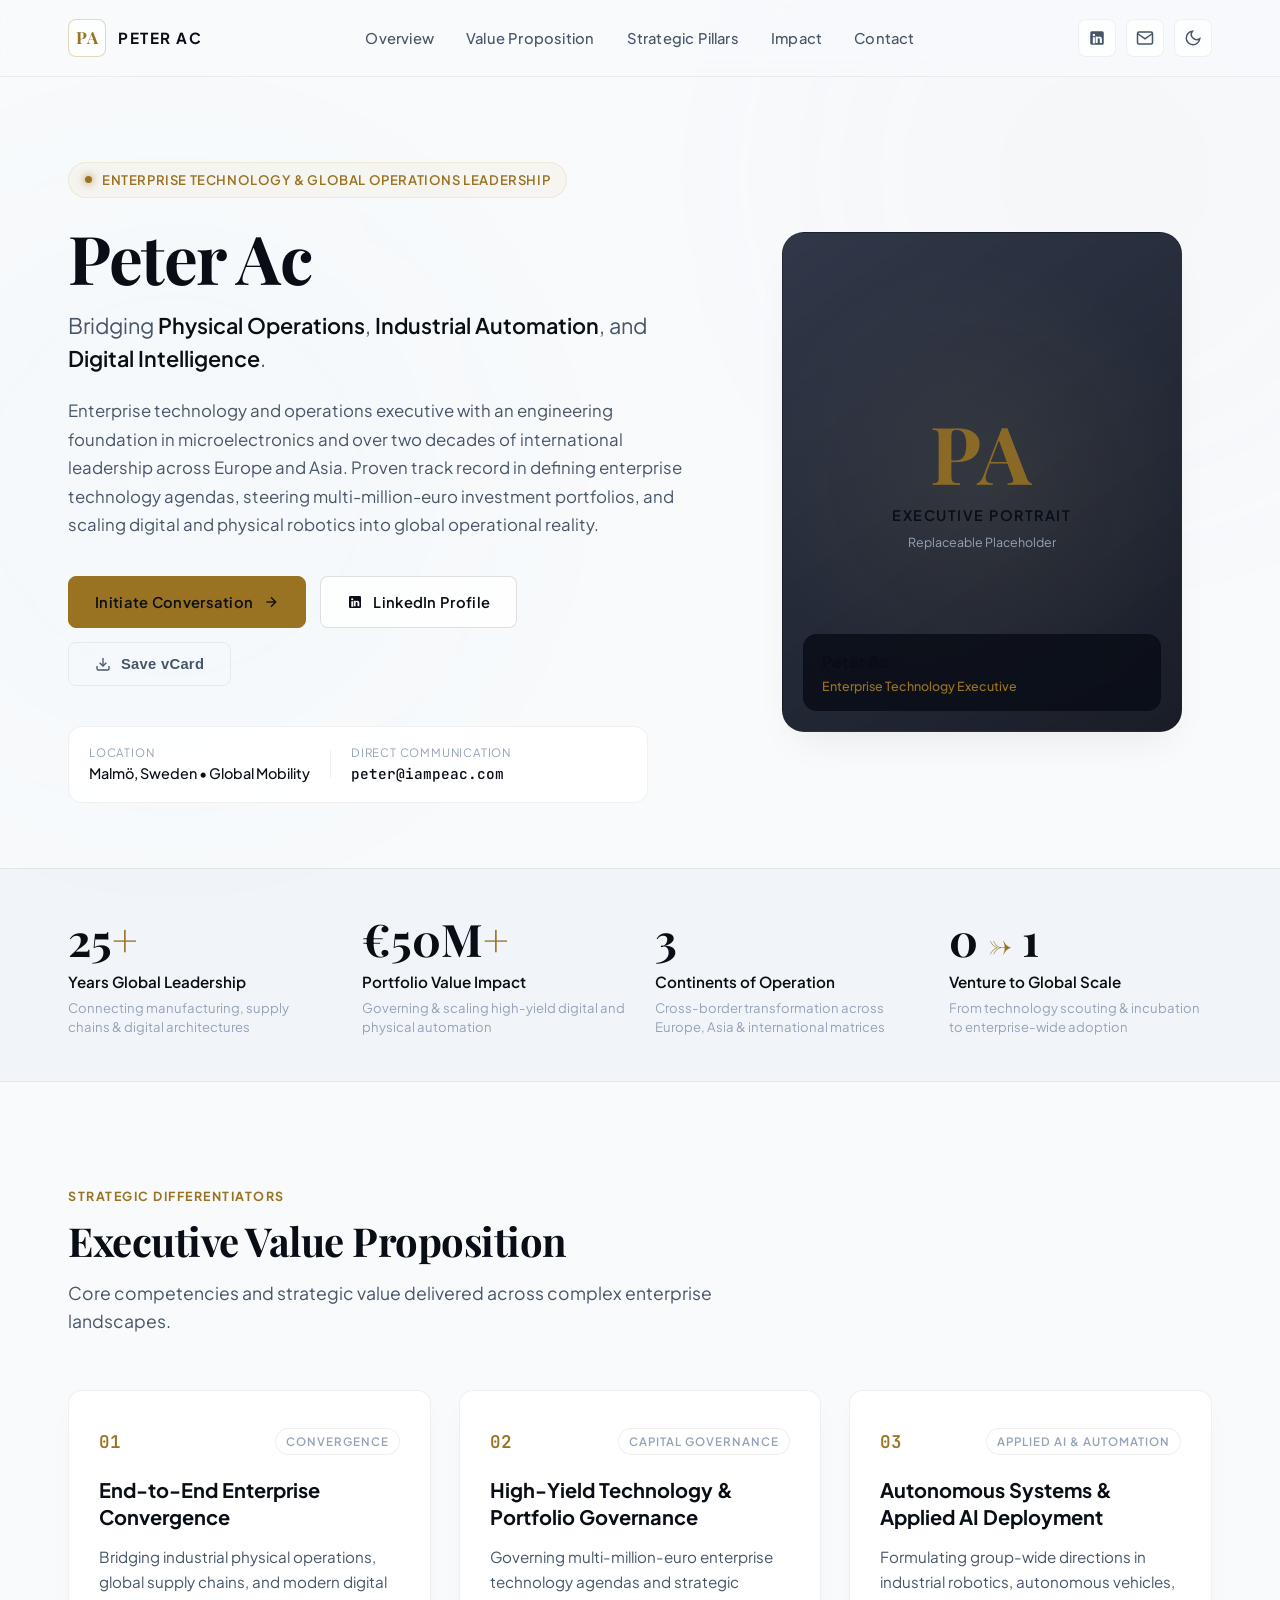
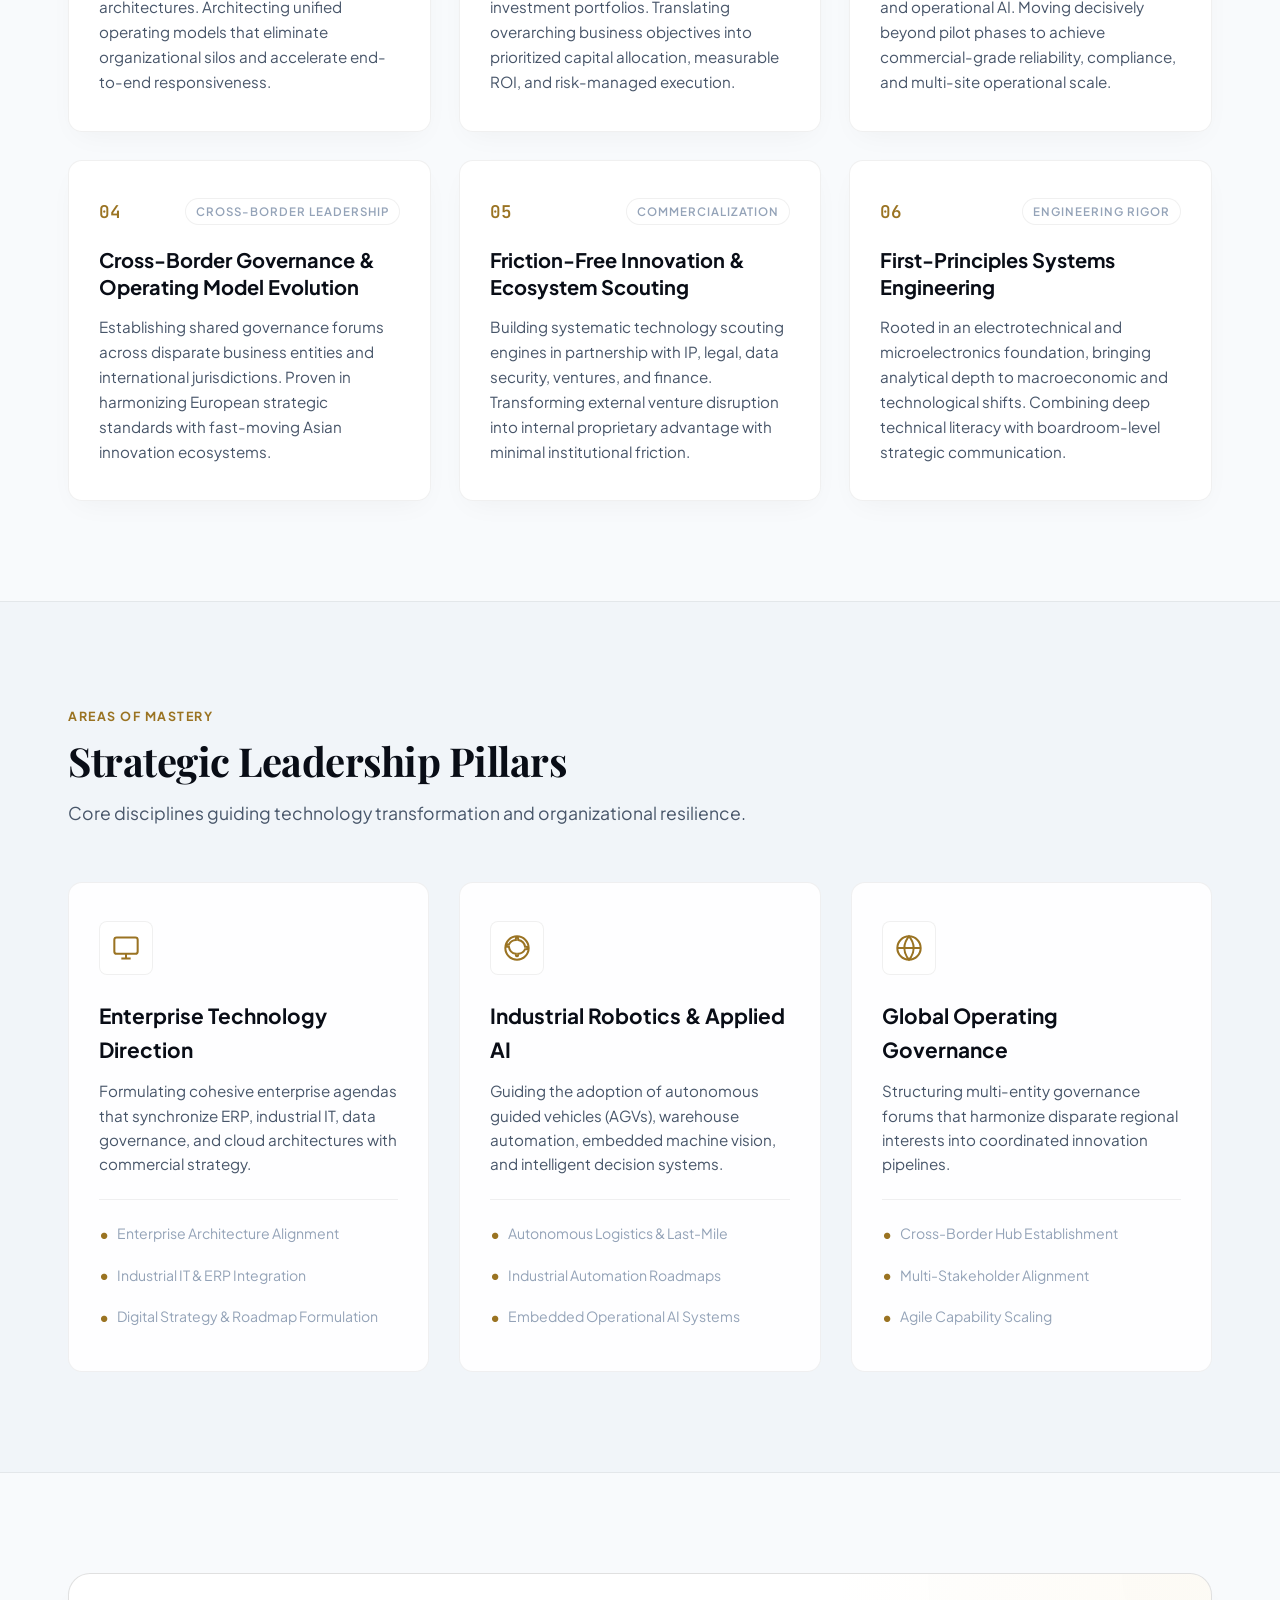
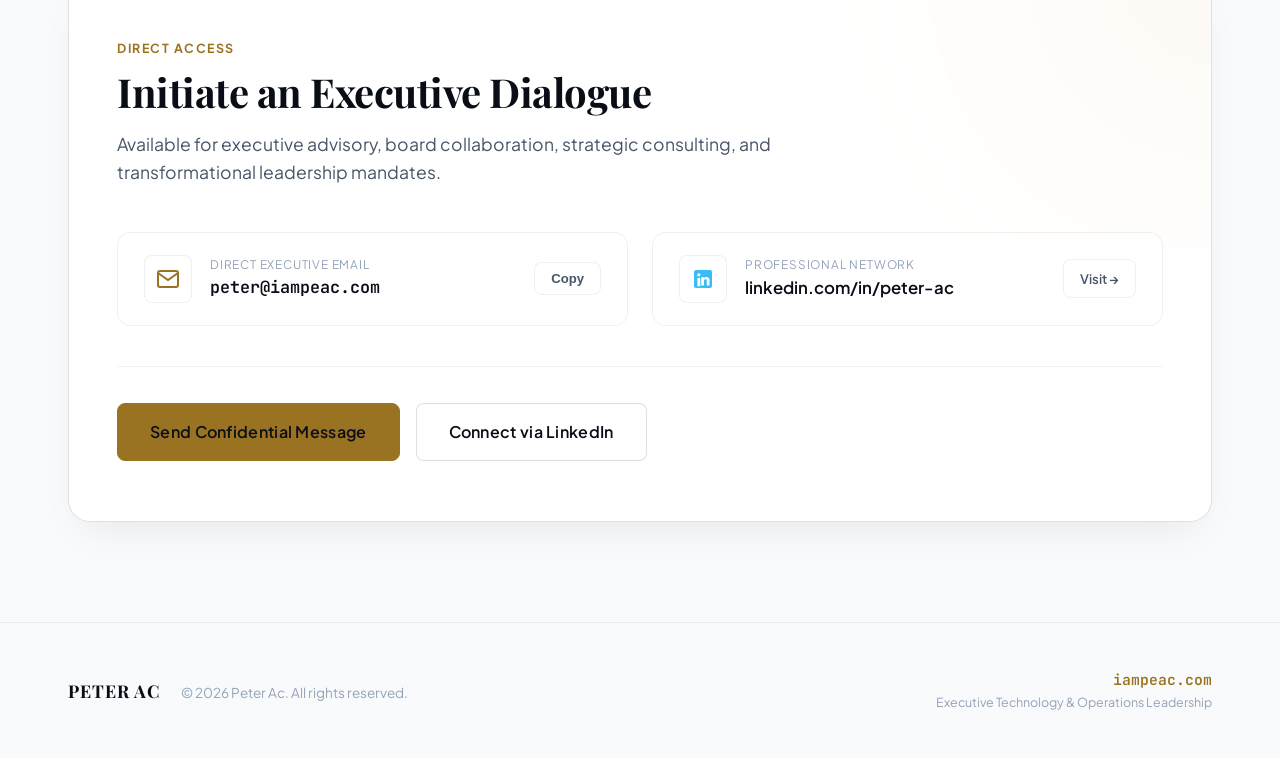
==== index.html @ f504a074 "Redesign landing page to professional executive style with 6-point value proposition, photo placehol" ====
<!DOCTYPE html>
<html lang="en" data-theme="dark">
<head>
  <meta charset="UTF-8" />
  <meta name="viewport" content="width=device-width, initial-scale=1.0" />
  <title>Peter Ac | Executive Technology & Operations Leader</title>
  <meta name="description" content="Executive web hub and leadership profile of Peter Ac. Pioneering the convergence of physical operations, industrial automation, and enterprise digital intelligence." />
  <meta name="author" content="Peter Ac" />

  <!-- Open Graph / LinkedIn Sharing -->
  <meta property="og:type" content="profile" />
  <meta property="og:url" content="https://iampeac.com/" />
  <meta property="og:title" content="Peter Ac | Executive Technology & Operations Leader" />
  <meta property="og:description" content="Pioneering the convergence of physical operations, industrial automation, and enterprise digital intelligence." />
  <meta property="og:site_name" content="Peter Ac - iampeac.com" />
  <meta property="twitter:card" content="summary_large_image" />

  <!-- Google Fonts: Playfair Display / Plus Jakarta Sans / JetBrains Mono -->
  <link rel="preconnect" href="https://fonts.googleapis.com" />
  <link rel="preconnect" href="https://fonts.gstatic.com" crossorigin />
  <link href="https://fonts.googleapis.com/css2?family=Plus+Jakarta+Sans:wght@300;400;500;600;700;800&family=Playfair+Display:ital,wght@0,600;0,700;1,400&family=JetBrains+Mono:wght@400;500&display=swap" rel="stylesheet" />
  
  <link rel="stylesheet" href="style.css" />
</head>
<body>

  <!-- Background Ambient Glows -->
  <div class="bg-glow bg-glow-1"></div>
  <div class="bg-glow bg-glow-2"></div>

  <!-- Navigation -->
  <header class="navbar">
    <div class="container nav-container">
      <a href="#" class="nav-brand">
        <span class="brand-monogram">PA</span>
        <span class="brand-name">PETER AC</span>
      </a>

      <nav class="nav-menu" id="navMenu">
        <a href="#overview" class="nav-link">Overview</a>
        <a href="#value-proposition" class="nav-link">Value Proposition</a>
        <a href="#pillars" class="nav-link">Strategic Pillars</a>
        <a href="#metrics" class="nav-link">Impact</a>
        <a href="#contact" class="nav-link">Contact</a>
      </nav>

      <div class="nav-actions">
        <!-- LinkedIn Link -->
        <a href="https://www.linkedin.com/in/peter-ac/" target="_blank" rel="noopener noreferrer" class="btn-icon" title="LinkedIn Profile" aria-label="LinkedIn Profile">
          <svg viewBox="0 0 24 24" width="18" height="18" fill="currentColor">
            <path d="M19 3a2 2 0 0 1 2 2v14a2 2 0 0 1-2 2H5a2 2 0 0 1-2-2V5a2 2 0 0 1 2-2h14m-.5 15.5v-5.3a3.26 3.26 0 0 0-3.26-3.26c-.85 0-1.84.52-2.28 1.3v-1.11h-2.79v8.37h2.79v-4.93c0-.77.62-1.4 1.39-1.4a1.4 1.4 0 0 1 1.4 1.4v4.93h2.75M6.46 10.9v8.37H9.2V10.9H6.46M7.83 6.2a1.65 1.65 0 1 0 0 3.3 1.65 1.65 0 0 0 0-3.3Z"/>
          </svg>
        </a>

        <!-- Direct Email Link -->
        <a href="mailto:peter@iampeac.com" class="btn-icon" title="Send Email" aria-label="Send Email">
          <svg viewBox="0 0 24 24" width="18" height="18" fill="none" stroke="currentColor" stroke-width="2">
            <path d="M4 4h16c1.1 0 2 .9 2 2v12c0 1.1-.9 2-2 2H4c-1.1 0-2-.9-2-2V6c0-1.1.9-2 2-2z"/>
            <polyline points="22,6 12,13 2,6"/>
          </svg>
        </a>

        <!-- Theme Toggle -->
        <button id="themeToggle" class="btn-icon" aria-label="Toggle theme" title="Toggle Theme">
          <svg class="icon-sun" viewBox="0 0 24 24" width="18" height="18" fill="none" stroke="currentColor" stroke-width="2">
            <circle cx="12" cy="12" r="5"></circle>
            <line x1="12" y1="1" x2="12" y2="3"></line>
            <line x1="12" y1="21" x2="12" y2="23"></line>
            <line x1="4.22" y1="4.22" x2="5.64" y2="5.64"></line>
            <line x1="18.36" y1="18.36" x2="19.78" y2="19.78"></line>
            <line x1="1" y1="12" x2="3" y2="12"></line>
            <line x1="21" y1="12" x2="23" y2="12"></line>
            <line x1="4.22" y1="19.78" x2="5.64" y2="18.36"></line>
            <line x1="18.36" y1="5.64" x2="19.78" y2="4.22"></line>
          </svg>
          <svg class="icon-moon" viewBox="0 0 24 24" width="18" height="18" fill="none" stroke="currentColor" stroke-width="2">
            <path d="M21 12.79A9 9 0 1 1 11.21 3 7 7 0 0 0 21 12.79z"></path>
          </svg>
        </button>

        <button class="menu-toggle" id="menuToggle" aria-label="Open navigation menu">
          <span></span><span></span><span></span>
        </button>
      </div>
    </div>
  </header>

  <!-- Hero / Executive Overview Section -->
  <section id="overview" class="hero-section">
    <div class="container hero-layout">
      
      <!-- Left: Executive Brief & Headlines -->
      <div class="hero-content">
        <div class="executive-badge">
          <span class="badge-dot"></span>
          <span>Enterprise Technology & Global Operations Leadership</span>
        </div>

        <h1 class="hero-name">Peter Ac</h1>
        <p class="hero-tagline">
          Bridging <span class="highlight-text">Physical Operations</span>, 
          <span class="highlight-text">Industrial Automation</span>, and 
          <span class="highlight-text">Digital Intelligence</span>.
        </p>

        <p class="hero-bio">
          Enterprise technology and operations executive with an engineering foundation in microelectronics and over two decades of international leadership across Europe and Asia. Proven track record in defining enterprise technology agendas, steering multi-million-euro investment portfolios, and scaling digital and physical robotics into global operational reality.
        </p>

        <div class="hero-actions">
          <a href="#contact" class="btn btn-primary">
            Initiate Conversation
            <svg viewBox="0 0 24 24" width="16" height="16" fill="none" stroke="currentColor" stroke-width="2">
              <line x1="5" y1="12" x2="19" y2="12"></line>
              <polyline points="12 5 19 12 12 19"></polyline>
            </svg>
          </a>
          <a href="https://www.linkedin.com/in/peter-ac/" target="_blank" rel="noopener noreferrer" class="btn btn-outline">
            <svg viewBox="0 0 24 24" width="16" height="16" fill="currentColor">
              <path d="M19 3a2 2 0 0 1 2 2v14a2 2 0 0 1-2 2H5a2 2 0 0 1-2-2V5a2 2 0 0 1 2-2h14m-.5 15.5v-5.3a3.26 3.26 0 0 0-3.26-3.26c-.85 0-1.84.52-2.28 1.3v-1.11h-2.79v8.37h2.79v-4.93c0-.77.62-1.4 1.39-1.4a1.4 1.4 0 0 1 1.4 1.4v4.93h2.75M6.46 10.9v8.37H9.2V10.9H6.46M7.83 6.2a1.65 1.65 0 1 0 0 3.3 1.65 1.65 0 0 0 0-3.3Z"/>
            </svg>
            LinkedIn Profile
          </a>
          <button id="saveVCardBtn" class="btn btn-ghost" title="Save Contact Card">
            <svg viewBox="0 0 24 24" width="16" height="16" fill="none" stroke="currentColor" stroke-width="2">
              <path d="M21 15v4a2 2 0 0 1-2 2H5a2 2 0 0 1-2-2v-4"></path>
              <polyline points="7 10 12 15 17 10"></polyline>
              <line x1="12" y1="15" x2="12" y2="3"></line>
            </svg>
            Save vCard
          </button>
        </div>

        <div class="hero-meta-bar">
          <div class="meta-item">
            <span class="meta-label">Location</span>
            <span class="meta-value">Malmö, Sweden • Global Mobility</span>
          </div>
          <div class="meta-separator"></div>
          <div class="meta-item">
            <span class="meta-label">Direct Communication</span>
            <span class="meta-value font-mono">peter@iampeac.com</span>
          </div>
        </div>
      </div>

      <!-- Right: Professional Executive Portrait Placeholder -->
      <div class="hero-visual">
        <div class="portrait-card">
          <div class="portrait-frame">
            <!-- 
              PHOTO PLACEHOLDER:
              When you have your portrait photo ready, simply save it in this folder
              (e.g., photo.jpg) and uncomment the <img> tag below, replacing the placeholder.
            -->
            <!-- <img src="photo.jpg" alt="Peter Ac" class="portrait-img" /> -->
            
            <div class="portrait-placeholder" id="portraitPlaceholder">
              <div class="placeholder-graphic">
                <span class="monogram-large">PA</span>
                <span class="placeholder-title">Executive Portrait</span>
                <span class="placeholder-hint">Replaceable Placeholder</span>
              </div>
            </div>

            <div class="portrait-badge">
              <span class="portrait-badge-title">Peter Ac</span>
              <span class="portrait-badge-sub">Enterprise Technology Executive</span>
            </div>
          </div>
          <div class="card-glass-glow"></div>
        </div>
      </div>

    </div>
  </section>

  <!-- Executive Impact Metrics -->
  <section id="metrics" class="metrics-section">
    <div class="container">
      <div class="metrics-grid">
        <div class="metric-item">
          <div class="metric-number">25<span class="metric-accent">+</span></div>
          <div class="metric-label">Years Global Leadership</div>
          <div class="metric-desc">Connecting manufacturing, supply chains & digital architectures</div>
        </div>
        <div class="metric-item">
          <div class="metric-number">€50M<span class="metric-accent">+</span></div>
          <div class="metric-label">Portfolio Value Impact</div>
          <div class="metric-desc">Governing & scaling high-yield digital and physical automation</div>
        </div>
        <div class="metric-item">
          <div class="metric-number">3</div>
          <div class="metric-label">Continents of Operation</div>
          <div class="metric-desc">Cross-border transformation across Europe, Asia & international matrices</div>
        </div>
        <div class="metric-item">
          <div class="metric-number">0 <span class="metric-arrow">&rarr;</span> 1</div>
          <div class="metric-label">Venture to Global Scale</div>
          <div class="metric-desc">From technology scouting & incubation to enterprise-wide adoption</div>
        </div>
      </div>
    </div>
  </section>

  <!-- 
    ===================================================================
    EXECUTIVE VALUE PROPOSITION SECTION
    Easily customizable: Each value point is contained in an individual 
    card below. To update later, simply edit the Title or Description text.
    ===================================================================
  -->
  <section id="value-proposition" class="section">
    <div class="container">
      <div class="section-header">
        <span class="section-pretitle">Strategic Differentiators</span>
        <h2 class="section-title">Executive Value Proposition</h2>
        <p class="section-subtitle">
          Core competencies and strategic value delivered across complex enterprise landscapes.
        </p>
      </div>

      <div class="value-grid">

        <!-- VALUE POINT 1 -->
        <div class="value-card">
          <div class="value-card-header">
            <span class="value-index">01</span>
            <span class="value-category">Convergence</span>
          </div>
          <h3 class="value-title">End-to-End Enterprise Convergence</h3>
          <p class="value-desc">
            Bridging industrial physical operations, global supply chains, and modern digital architectures. Architecting unified operating models that eliminate organizational silos and accelerate end-to-end responsiveness.
          </p>
        </div>

        <!-- VALUE POINT 2 -->
        <div class="value-card">
          <div class="value-card-header">
            <span class="value-index">02</span>
            <span class="value-category">Capital Governance</span>
          </div>
          <h3 class="value-title">High-Yield Technology & Portfolio Governance</h3>
          <p class="value-desc">
            Governing multi-million-euro enterprise technology agendas and strategic investment portfolios. Translating overarching business objectives into prioritized capital allocation, measurable ROI, and risk-managed execution.
          </p>
        </div>

        <!-- VALUE POINT 3 -->
        <div class="value-card">
          <div class="value-card-header">
            <span class="value-index">03</span>
            <span class="value-category">Applied AI & Automation</span>
          </div>
          <h3 class="value-title">Autonomous Systems & Applied AI Deployment</h3>
          <p class="value-desc">
            Formulating group-wide directions in industrial robotics, autonomous vehicles, and operational AI. Moving decisively beyond pilot phases to achieve commercial-grade reliability, compliance, and multi-site operational scale.
          </p>
        </div>

        <!-- VALUE POINT 4 -->
        <div class="value-card">
          <div class="value-card-header">
            <span class="value-index">04</span>
            <span class="value-category">Cross-Border Leadership</span>
          </div>
          <h3 class="value-title">Cross-Border Governance & Operating Model Evolution</h3>
          <p class="value-desc">
            Establishing shared governance forums across disparate business entities and international jurisdictions. Proven in harmonizing European strategic standards with fast-moving Asian innovation ecosystems.
          </p>
        </div>

        <!-- VALUE POINT 5 -->
        <div class="value-card">
          <div class="value-card-header">
            <span class="value-index">05</span>
            <span class="value-category">Commercialization</span>
          </div>
          <h3 class="value-title">Friction-Free Innovation & Ecosystem Scouting</h3>
          <p class="value-desc">
            Building systematic technology scouting engines in partnership with IP, legal, data security, ventures, and finance. Transforming external venture disruption into internal proprietary advantage with minimal institutional friction.
          </p>
        </div>

        <!-- VALUE POINT 6 -->
        <div class="value-card">
          <div class="value-card-header">
            <span class="value-index">06</span>
            <span class="value-category">Engineering Rigor</span>
          </div>
          <h3 class="value-title">First-Principles Systems Engineering</h3>
          <p class="value-desc">
            Rooted in an electrotechnical and microelectronics foundation, bringing analytical depth to macroeconomic and technological shifts. Combining deep technical literacy with boardroom-level strategic communication.
          </p>
        </div>

      </div>
    </div>
  </section>

  <!-- Strategic Pillars Section -->
  <section id="pillars" class="section section-darker">
    <div class="container">
      <div class="section-header">
        <span class="section-pretitle">Areas of Mastery</span>
        <h2 class="section-title">Strategic Leadership Pillars</h2>
        <p class="section-subtitle">
          Core disciplines guiding technology transformation and organizational resilience.
        </p>
      </div>

      <div class="pillars-grid">
        <div class="pillar-card">
          <div class="pillar-icon">
            <svg viewBox="0 0 24 24" width="28" height="28" fill="none" stroke="currentColor" stroke-width="1.75">
              <rect x="2" y="3" width="20" height="14" rx="2" ry="2"></rect>
              <line x1="8" y1="21" x2="16" y2="21"></line>
              <line x1="12" y1="17" x2="12" y2="21"></line>
            </svg>
          </div>
          <h3 class="pillar-title">Enterprise Technology Direction</h3>
          <p class="pillar-text">
            Formulating cohesive enterprise agendas that synchronize ERP, industrial IT, data governance, and cloud architectures with commercial strategy.
          </p>
          <ul class="pillar-list">
            <li>Enterprise Architecture Alignment</li>
            <li>Industrial IT & ERP Integration</li>
            <li>Digital Strategy & Roadmap Formulation</li>
          </ul>
        </div>

        <div class="pillar-card">
          <div class="pillar-icon">
            <svg viewBox="0 0 24 24" width="28" height="28" fill="none" stroke="currentColor" stroke-width="1.75">
              <path d="M12 2a10 10 0 1 0 10 10A10 10 0 0 0 12 2zm1 14.93V18a1 1 0 0 1-2 0v-1.07A7 7 0 0 1 5.07 11H4a1 1 0 0 1 0-2h1.07A7 7 0 0 1 11 5.07V4a1 1 0 0 1 2 0v1.07A7 7 0 0 1 18.93 11H20a1 1 0 0 1 0 2h-1.07A7 7 0 0 1 13 16.93z"></path>
            </svg>
          </div>
          <h3 class="pillar-title">Industrial Robotics & Applied AI</h3>
          <p class="pillar-text">
            Guiding the adoption of autonomous guided vehicles (AGVs), warehouse automation, embedded machine vision, and intelligent decision systems.
          </p>
          <ul class="pillar-list">
            <li>Autonomous Logistics & Last-Mile</li>
            <li>Industrial Automation Roadmaps</li>
            <li>Embedded Operational AI Systems</li>
          </ul>
        </div>

        <div class="pillar-card">
          <div class="pillar-icon">
            <svg viewBox="0 0 24 24" width="28" height="28" fill="none" stroke="currentColor" stroke-width="1.75">
              <circle cx="12" cy="12" r="10"></circle>
              <line x1="2" y1="12" x2="22" y2="12"></line>
              <path d="M12 2a15.3 15.3 0 0 1 4 10 15.3 15.3 0 0 1-4 10 15.3 15.3 0 0 1-4-10 15.3 15.3 0 0 1 4-10z"></path>
            </svg>
          </div>
          <h3 class="pillar-title">Global Operating Governance</h3>
          <p class="pillar-text">
            Structuring multi-entity governance forums that harmonize disparate regional interests into coordinated innovation pipelines.
          </p>
          <ul class="pillar-list">
            <li>Cross-Border Hub Establishment</li>
            <li>Multi-Stakeholder Alignment</li>
            <li>Agile Capability Scaling</li>
          </ul>
        </div>
      </div>
    </div>
  </section>

  <!-- Executive Contact & Connect Section -->
  <section id="contact" class="section">
    <div class="container">
      <div class="executive-contact-box">
        <div class="contact-header">
          <span class="section-pretitle">Direct Access</span>
          <h2 class="section-title">Initiate an Executive Dialogue</h2>
          <p class="section-subtitle">
            Available for executive advisory, board collaboration, strategic consulting, and transformational leadership mandates.
          </p>
        </div>

        <div class="contact-channels">
          
          <!-- Direct Email Channel -->
          <div class="channel-card">
            <div class="channel-icon">
              <svg viewBox="0 0 24 24" width="24" height="24" fill="none" stroke="currentColor" stroke-width="2">
                <path d="M4 4h16c1.1 0 2 .9 2 2v12c0 1.1-.9 2-2 2H4c-1.1 0-2-.9-2-2V6c0-1.1.9-2 2-2z"/>
                <polyline points="22,6 12,13 2,6"/>
              </svg>
            </div>
            <div class="channel-body">
              <div class="channel-label">Direct Executive Email</div>
              <a href="mailto:peter@iampeac.com" class="channel-link font-mono" id="emailDisplay">peter@iampeac.com</a>
            </div>
            <button class="btn-copy-channel" id="copyEmailBtn" title="Copy email address">Copy</button>
          </div>

          <!-- LinkedIn Channel -->
          <div class="channel-card">
            <div class="channel-icon icon-linkedin">
              <svg viewBox="0 0 24 24" width="24" height="24" fill="currentColor">
                <path d="M19 3a2 2 0 0 1 2 2v14a2 2 0 0 1-2 2H5a2 2 0 0 1-2-2V5a2 2 0 0 1 2-2h14m-.5 15.5v-5.3a3.26 3.26 0 0 0-3.26-3.26c-.85 0-1.84.52-2.28 1.3v-1.11h-2.79v8.37h2.79v-4.93c0-.77.62-1.4 1.39-1.4a1.4 1.4 0 0 1 1.4 1.4v4.93h2.75M6.46 10.9v8.37H9.2V10.9H6.46M7.83 6.2a1.65 1.65 0 1 0 0 3.3 1.65 1.65 0 0 0 0-3.3Z"/>
              </svg>
            </div>
            <div class="channel-body">
              <div class="channel-label">Professional Network</div>
              <a href="https://www.linkedin.com/in/peter-ac/" target="_blank" rel="noopener noreferrer" class="channel-link">linkedin.com/in/peter-ac</a>
            </div>
            <a href="https://www.linkedin.com/in/peter-ac/" target="_blank" rel="noopener noreferrer" class="btn-visit" title="Open LinkedIn Profile">Visit &rarr;</a>
          </div>

        </div>

        <div class="contact-cta-bar">
          <a href="mailto:peter@iampeac.com?subject=Executive%20Inquiry%20-%20Peter%20Ac" class="btn btn-primary btn-lg">
            Send Confidential Message
          </a>
          <a href="https://www.linkedin.com/in/peter-ac/" target="_blank" rel="noopener noreferrer" class="btn btn-outline btn-lg">
            Connect via LinkedIn
          </a>
        </div>
      </div>
    </div>
  </section>

  <!-- Executive Footer -->
  <footer class="footer">
    <div class="container footer-layout">
      <div class="footer-left">
        <span class="footer-brand">PETER AC</span>
        <span class="footer-copy">&copy; <span id="year"></span> Peter Ac. All rights reserved.</span>
      </div>
      <div class="footer-right">
        <span class="footer-domain font-mono">iampeac.com</span>
        <span class="footer-tagline">Executive Technology & Operations Leadership</span>
      </div>
    </div>
  </footer>

  <script src="script.js"></script>
</body>
</html>
---- style.css ----
:root {
  --font-sans: 'Plus Jakarta Sans', -apple-system, BlinkMacSystemFont, 'Segoe UI', Roboto, sans-serif;
  --font-serif: 'Playfair Display', Georgia, serif;
  --font-mono: 'JetBrains Mono', monospace;

  /* Executive Dark Palette (Default) */
  --bg-body: #07090e;
  --bg-surface: #0e131f;
  --bg-surface-elevated: rgba(20, 27, 43, 0.65);
  --bg-card: rgba(16, 23, 37, 0.75);
  --bg-card-hover: rgba(24, 33, 53, 0.85);
  
  --border-subtle: rgba(255, 255, 255, 0.07);
  --border-medium: rgba(255, 255, 255, 0.14);
  --border-accent: rgba(226, 194, 117, 0.4);

  --text-primary: #f8fafc;
  --text-secondary: #94a3b8;
  --text-muted: #64748b;

  /* Executive Accents: Warm Champagne / Platinum + Subtle Indigo */
  --accent-gold: #e2c275;
  --accent-gold-light: #f3dfa2;
  --accent-gold-glow: rgba(226, 194, 117, 0.18);
  --accent-gradient: linear-gradient(135deg, #e2c275 0%, #ffffff 50%, #d4af37 100%);
  --accent-cool: #38bdf8;

  --shadow-subtle: 0 10px 30px -10px rgba(0, 0, 0, 0.6);
  --shadow-card: 0 20px 40px -15px rgba(0, 0, 0, 0.7);
  --shadow-glow: 0 0 40px -10px rgba(226, 194, 117, 0.15);

  --radius-sm: 8px;
  --radius-md: 14px;
  --radius-lg: 22px;
  --radius-full: 9999px;

  --transition-fast: 0.2s cubic-bezier(0.16, 1, 0.3, 1);
  --transition-smooth: 0.35s cubic-bezier(0.16, 1, 0.3, 1);
}

[data-theme="light"] {
  --bg-body: #f8fafc;
  --bg-surface: #f1f5f9;
  --bg-surface-elevated: rgba(255, 255, 255, 0.8);
  --bg-card: rgba(255, 255, 255, 0.9);
  --bg-card-hover: #ffffff;

  --border-subtle: rgba(0, 0, 0, 0.06);
  --border-medium: rgba(0, 0, 0, 0.12);
  --border-accent: rgba(180, 140, 60, 0.35);

  --text-primary: #090d16;
  --text-secondary: #475569;
  --text-muted: #94a3b8;

  --accent-gold: #9a7322;
  --accent-gold-light: #b88d3b;
  --accent-gold-glow: rgba(180, 140, 60, 0.12);
  --accent-gradient: linear-gradient(135deg, #9a7322 0%, #1e293b 80%);

  --shadow-subtle: 0 10px 30px -10px rgba(0, 0, 0, 0.05);
  --shadow-card: 0 20px 40px -15px rgba(0, 0, 0, 0.08);
  --shadow-glow: 0 0 40px -10px rgba(180, 140, 60, 0.1);
}

/* Reset & Basics */
*, *::before, *::after {
  box-sizing: border-box;
  margin: 0;
  padding: 0;
}

html {
  scroll-behavior: smooth;
  font-size: 16px;
}

body {
  font-family: var(--font-sans);
  background-color: var(--bg-body);
  color: var(--text-primary);
  line-height: 1.65;
  min-height: 100vh;
  overflow-x: hidden;
  position: relative;
  transition: background-color var(--transition-smooth), color var(--transition-smooth);
}

/* Ambient Glow Blobs */
.bg-glow {
  position: fixed;
  border-radius: 50%;
  filter: blur(140px);
  pointer-events: none;
  z-index: 0;
  opacity: 0.45;
}

.bg-glow-1 {
  width: 550px;
  height: 550px;
  top: -100px;
  right: -100px;
  background: radial-gradient(circle, rgba(226, 194, 117, 0.15) 0%, rgba(99, 102, 241, 0.05) 70%, transparent 100%);
}

.bg-glow-2 {
  width: 650px;
  height: 650px;
  bottom: 10%;
  left: -150px;
  background: radial-gradient(circle, rgba(56, 189, 248, 0.08) 0%, rgba(226, 194, 117, 0.03) 70%, transparent 100%);
}

.container {
  max-width: 1200px;
  margin: 0 auto;
  padding: 0 28px;
  position: relative;
  z-index: 1;
}

.font-mono {
  font-family: var(--font-mono);
}

/* Navigation */
.navbar {
  position: sticky;
  top: 0;
  z-index: 100;
  backdrop-filter: blur(16px);
  -webkit-backdrop-filter: blur(16px);
  background: rgba(7, 9, 14, 0.8);
  border-bottom: 1px solid var(--border-subtle);
  transition: all var(--transition-smooth);
}

[data-theme="light"] .navbar {
  background: rgba(248, 250, 252, 0.85);
}

.nav-container {
  display: flex;
  align-items: center;
  justify-content: space-between;
  height: 76px;
}

.nav-brand {
  display: flex;
  align-items: center;
  gap: 12px;
  text-decoration: none;
  color: var(--text-primary);
}

.brand-monogram {
  display: inline-flex;
  align-items: center;
  justify-content: center;
  width: 38px;
  height: 38px;
  border-radius: var(--radius-sm);
  background: var(--bg-surface-elevated);
  border: 1px solid var(--border-accent);
  color: var(--accent-gold);
  font-family: var(--font-serif);
  font-weight: 700;
  font-size: 1.05rem;
  letter-spacing: 0.5px;
}

.brand-name {
  font-size: 0.95rem;
  font-weight: 700;
  letter-spacing: 1.5px;
  color: var(--text-primary);
}

.nav-menu {
  display: flex;
  gap: 32px;
}

.nav-link {
  color: var(--text-secondary);
  text-decoration: none;
  font-size: 0.92rem;
  font-weight: 500;
  letter-spacing: 0.2px;
  transition: color var(--transition-fast);
  position: relative;
}

.nav-link:hover {
  color: var(--text-primary);
}

.nav-link::after {
  content: '';
  position: absolute;
  bottom: -4px;
  left: 0;
  width: 0%;
  height: 1.5px;
  background: var(--accent-gold);
  transition: width var(--transition-fast);
}

.nav-link:hover::after {
  width: 100%;
}

.nav-actions {
  display: flex;
  align-items: center;
  gap: 10px;
}

.btn-icon {
  background: var(--bg-surface-elevated);
  border: 1px solid var(--border-subtle);
  color: var(--text-secondary);
  border-radius: var(--radius-sm);
  width: 38px;
  height: 38px;
  display: inline-flex;
  align-items: center;
  justify-content: center;
  cursor: pointer;
  text-decoration: none;
  transition: all var(--transition-fast);
}

.btn-icon:hover {
  color: var(--accent-gold);
  border-color: var(--border-accent);
  transform: translateY(-1px);
}

[data-theme="dark"] .icon-moon { display: none; }
[data-theme="dark"] .icon-sun { display: block; }
[data-theme="light"] .icon-moon { display: block; }
[data-theme="light"] .icon-sun { display: none; }

.menu-toggle {
  display: none;
  flex-direction: column;
  gap: 5px;
  background: none;
  border: none;
  cursor: pointer;
  padding: 4px;
}

.menu-toggle span {
  width: 22px;
  height: 2px;
  background: var(--text-primary);
  transition: var(--transition-fast);
}

/* Hero Section */
.hero-section {
  padding: 85px 0 65px;
}

.hero-layout {
  display: grid;
  grid-template-columns: 1.15fr 0.85fr;
  gap: 60px;
  align-items: center;
}

.executive-badge {
  display: inline-flex;
  align-items: center;
  gap: 10px;
  padding: 6px 16px;
  border-radius: var(--radius-full);
  background: rgba(226, 194, 117, 0.08);
  border: 1px solid rgba(226, 194, 117, 0.25);
  color: var(--accent-gold);
  font-size: 0.82rem;
  font-weight: 600;
  letter-spacing: 0.6px;
  text-transform: uppercase;
  margin-bottom: 24px;
}

.badge-dot {
  width: 7px;
  height: 7px;
  border-radius: 50%;
  background: var(--accent-gold);
  box-shadow: 0 0 8px var(--accent-gold);
}

.hero-name {
  font-family: var(--font-serif);
  font-size: 4.2rem;
  font-weight: 700;
  line-height: 1.05;
  letter-spacing: -1.5px;
  margin-bottom: 18px;
  color: var(--text-primary);
}

.hero-tagline {
  font-size: 1.35rem;
  font-weight: 400;
  color: var(--text-secondary);
  line-height: 1.5;
  margin-bottom: 22px;
}

.highlight-text {
  color: var(--text-primary);
  font-weight: 600;
  position: relative;
}

.hero-bio {
  font-size: 1.05rem;
  color: var(--text-secondary);
  line-height: 1.7;
  margin-bottom: 36px;
  max-width: 620px;
}

.hero-actions {
  display: flex;
  flex-wrap: wrap;
  gap: 14px;
  margin-bottom: 40px;
}

.hero-meta-bar {
  display: flex;
  align-items: center;
  gap: 20px;
  padding: 16px 20px;
  background: var(--bg-card);
  border: 1px solid var(--border-subtle);
  border-radius: var(--radius-md);
  max-width: 580px;
}

.meta-item {
  display: flex;
  flex-direction: column;
}

.meta-label {
  font-size: 0.72rem;
  text-transform: uppercase;
  letter-spacing: 0.8px;
  color: var(--text-muted);
}

.meta-value {
  font-size: 0.9rem;
  font-weight: 500;
  color: var(--text-primary);
}

.meta-separator {
  width: 1px;
  height: 28px;
  background: var(--border-subtle);
}

/* Portrait Card Placeholder */
.hero-visual {
  display: flex;
  justify-content: center;
}

.portrait-card {
  position: relative;
  width: 100%;
  max-width: 400px;
}

.portrait-frame {
  position: relative;
  aspect-ratio: 4 / 5;
  border-radius: var(--radius-lg);
  overflow: hidden;
  background: linear-gradient(145deg, rgba(26, 34, 53, 0.9), rgba(12, 17, 28, 0.95));
  border: 1px solid var(--border-medium);
  box-shadow: var(--shadow-card);
  display: flex;
  align-items: center;
  justify-content: center;
  transition: all var(--transition-smooth);
}

.portrait-card:hover .portrait-frame {
  border-color: var(--border-accent);
  box-shadow: var(--shadow-glow);
  transform: translateY(-4px);
}

.portrait-img {
  width: 100%;
  height: 100%;
  object-fit: cover;
  object-position: center top;
}

.portrait-placeholder {
  width: 100%;
  height: 100%;
  display: flex;
  align-items: center;
  justify-content: center;
  background: radial-gradient(circle at center, rgba(226, 194, 117, 0.08) 0%, transparent 70%);
}

.placeholder-graphic {
  display: flex;
  flex-direction: column;
  align-items: center;
  text-align: center;
}

.monogram-large {
  font-family: var(--font-serif);
  font-size: 5rem;
  font-weight: 700;
  color: var(--accent-gold);
  letter-spacing: 2px;
  line-height: 1;
  margin-bottom: 12px;
  opacity: 0.85;
}

.placeholder-title {
  font-size: 0.9rem;
  font-weight: 600;
  text-transform: uppercase;
  letter-spacing: 1.5px;
  color: var(--text-primary);
  margin-bottom: 4px;
}

.placeholder-hint {
  font-size: 0.78rem;
  color: var(--text-muted);
}

.portrait-badge {
  position: absolute;
  bottom: 20px;
  left: 20px;
  right: 20px;
  padding: 14px 18px;
  background: rgba(10, 14, 23, 0.85);
  backdrop-filter: blur(12px);
  -webkit-backdrop-filter: blur(12px);
  border: 1px solid var(--border-subtle);
  border-radius: var(--radius-md);
  display: flex;
  flex-direction: column;
}

.portrait-badge-title {
  font-size: 1rem;
  font-weight: 700;
  color: var(--text-primary);
}

.portrait-badge-sub {
  font-size: 0.78rem;
  color: var(--accent-gold);
  font-weight: 500;
}

/* Buttons */
.btn {
  display: inline-flex;
  align-items: center;
  gap: 10px;
  padding: 13px 26px;
  border-radius: var(--radius-sm);
  font-size: 0.92rem;
  font-weight: 600;
  letter-spacing: 0.3px;
  text-decoration: none;
  cursor: pointer;
  transition: all var(--transition-fast);
}

.btn-primary {
  background: var(--accent-gold);
  color: #0c0f17;
  border: 1px solid var(--accent-gold);
}

.btn-primary:hover {
  background: var(--accent-gold-light);
  transform: translateY(-2px);
  box-shadow: 0 8px 25px var(--accent-gold-glow);
}

.btn-outline {
  background: var(--bg-surface-elevated);
  color: var(--text-primary);
  border: 1px solid var(--border-medium);
}

.btn-outline:hover {
  border-color: var(--accent-gold);
  color: var(--accent-gold);
  transform: translateY(-2px);
}

.btn-ghost {
  background: transparent;
  color: var(--text-secondary);
  border: 1px solid var(--border-subtle);
}

.btn-ghost:hover {
  color: var(--text-primary);
  border-color: var(--border-medium);
  background: var(--bg-card);
}

.btn-lg {
  padding: 15px 32px;
  font-size: 1rem;
}

/* Impact Metrics */
.metrics-section {
  padding: 45px 0;
  border-top: 1px solid var(--border-subtle);
  border-bottom: 1px solid var(--border-subtle);
  background: var(--bg-surface);
}

.metrics-grid {
  display: grid;
  grid-template-columns: repeat(4, 1fr);
  gap: 30px;
}

.metric-item {
  display: flex;
  flex-direction: column;
}

.metric-number {
  font-family: var(--font-serif);
  font-size: 2.8rem;
  font-weight: 700;
  line-height: 1.1;
  color: var(--text-primary);
  margin-bottom: 6px;
}

.metric-accent {
  color: var(--accent-gold);
}

.metric-arrow {
  color: var(--accent-gold);
  font-size: 2.2rem;
}

.metric-label {
  font-size: 0.95rem;
  font-weight: 600;
  color: var(--text-primary);
  margin-bottom: 4px;
}

.metric-desc {
  font-size: 0.82rem;
  color: var(--text-muted);
  line-height: 1.45;
}

/* Section Common */
.section {
  padding: 100px 0;
}

.section-darker {
  background: var(--bg-surface);
  border-top: 1px solid var(--border-subtle);
  border-bottom: 1px solid var(--border-subtle);
}

.section-header {
  margin-bottom: 55px;
  max-width: 720px;
}

.section-pretitle {
  display: inline-block;
  font-size: 0.78rem;
  font-weight: 700;
  text-transform: uppercase;
  letter-spacing: 1.5px;
  color: var(--accent-gold);
  margin-bottom: 10px;
}

.section-title {
  font-family: var(--font-serif);
  font-size: 2.5rem;
  font-weight: 700;
  letter-spacing: -0.5px;
  line-height: 1.2;
  margin-bottom: 14px;
  color: var(--text-primary);
}

.section-subtitle {
  font-size: 1.1rem;
  color: var(--text-secondary);
  line-height: 1.6;
}

/* Value Proposition Grid (Bento Style) */
.value-grid {
  display: grid;
  grid-template-columns: repeat(3, 1fr);
  gap: 28px;
}

.value-card {
  background: var(--bg-card);
  border: 1px solid var(--border-subtle);
  border-radius: var(--radius-md);
  padding: 36px 30px;
  display: flex;
  flex-direction: column;
  box-shadow: var(--shadow-subtle);
  backdrop-filter: blur(12px);
  -webkit-backdrop-filter: blur(12px);
  transition: all var(--transition-smooth);
  position: relative;
  overflow: hidden;
}

.value-card::before {
  content: '';
  position: absolute;
  top: 0;
  left: 0;
  width: 100%;
  height: 2px;
  background: linear-gradient(90deg, transparent, var(--accent-gold), transparent);
  opacity: 0;
  transition: opacity var(--transition-fast);
}

.value-card:hover {
  background: var(--bg-card-hover);
  border-color: var(--border-accent);
  transform: translateY(-4px);
  box-shadow: var(--shadow-card);
}

.value-card:hover::before {
  opacity: 1;
}

.value-card-header {
  display: flex;
  align-items: center;
  justify-content: space-between;
  margin-bottom: 20px;
}

.value-index {
  font-family: var(--font-mono);
  font-size: 1.1rem;
  font-weight: 600;
  color: var(--accent-gold);
}

.value-category {
  font-size: 0.72rem;
  font-weight: 600;
  text-transform: uppercase;
  letter-spacing: 1px;
  color: var(--text-muted);
  background: var(--bg-surface-elevated);
  padding: 3px 10px;
  border-radius: var(--radius-full);
  border: 1px solid var(--border-subtle);
}

.value-title {
  font-size: 1.25rem;
  font-weight: 700;
  line-height: 1.35;
  color: var(--text-primary);
  margin-bottom: 14px;
}

.value-desc {
  font-size: 0.95rem;
  color: var(--text-secondary);
  line-height: 1.65;
  flex-grow: 1;
}

/* Strategic Pillars Grid */
.pillars-grid {
  display: grid;
  grid-template-columns: repeat(3, 1fr);
  gap: 30px;
}

.pillar-card {
  background: var(--bg-card);
  border: 1px solid var(--border-subtle);
  border-radius: var(--radius-md);
  padding: 38px 30px;
  display: flex;
  flex-direction: column;
  transition: all var(--transition-smooth);
}

.pillar-card:hover {
  border-color: var(--border-medium);
  transform: translateY(-4px);
}

.pillar-icon {
  width: 54px;
  height: 54px;
  border-radius: var(--radius-sm);
  background: var(--bg-surface-elevated);
  border: 1px solid var(--border-subtle);
  color: var(--accent-gold);
  display: flex;
  align-items: center;
  justify-content: center;
  margin-bottom: 24px;
}

.pillar-title {
  font-size: 1.3rem;
  font-weight: 700;
  color: var(--text-primary);
  margin-bottom: 12px;
}

.pillar-text {
  font-size: 0.95rem;
  color: var(--text-secondary);
  line-height: 1.6;
  margin-bottom: 22px;
}

.pillar-list {
  list-style: none;
  border-top: 1px solid var(--border-subtle);
  padding-top: 18px;
  display: flex;
  flex-direction: column;
  gap: 10px;
}

.pillar-list li {
  font-size: 0.88rem;
  color: var(--text-muted);
  display: flex;
  align-items: center;
  gap: 8px;
}

.pillar-list li::before {
  content: '•';
  color: var(--accent-gold);
  font-size: 1.2rem;
}

/* Executive Contact Box */
.executive-contact-box {
  background: var(--bg-card);
  border: 1px solid var(--border-medium);
  border-radius: var(--radius-lg);
  padding: 60px 48px;
  box-shadow: var(--shadow-card);
  position: relative;
  overflow: hidden;
}

.executive-contact-box::after {
  content: '';
  position: absolute;
  top: -50%;
  right: -50%;
  width: 100%;
  height: 100%;
  background: radial-gradient(circle, rgba(226, 194, 117, 0.08) 0%, transparent 60%);
  pointer-events: none;
}

.contact-header {
  margin-bottom: 45px;
  max-width: 680px;
}

.contact-channels {
  display: grid;
  grid-template-columns: repeat(2, 1fr);
  gap: 24px;
  margin-bottom: 40px;
}

.channel-card {
  display: flex;
  align-items: center;
  gap: 18px;
  padding: 22px 26px;
  background: var(--bg-surface-elevated);
  border: 1px solid var(--border-subtle);
  border-radius: var(--radius-md);
  transition: all var(--transition-fast);
}

.channel-card:hover {
  border-color: var(--border-accent);
}

.channel-icon {
  width: 48px;
  height: 48px;
  border-radius: var(--radius-sm);
  background: var(--bg-card);
  border: 1px solid var(--border-subtle);
  color: var(--accent-gold);
  display: flex;
  align-items: center;
  justify-content: center;
  flex-shrink: 0;
}

.icon-linkedin {
  color: #38bdf8;
}

.channel-body {
  flex-grow: 1;
  display: flex;
  flex-direction: column;
}

.channel-label {
  font-size: 0.74rem;
  text-transform: uppercase;
  letter-spacing: 0.8px;
  color: var(--text-muted);
}

.channel-link {
  font-size: 1.05rem;
  font-weight: 600;
  color: var(--text-primary);
  text-decoration: none;
  transition: color var(--transition-fast);
}

.channel-link:hover {
  color: var(--accent-gold);
}

.btn-copy-channel, .btn-visit {
  background: var(--bg-card);
  border: 1px solid var(--border-subtle);
  color: var(--text-secondary);
  font-size: 0.82rem;
  font-weight: 600;
  padding: 8px 16px;
  border-radius: var(--radius-sm);
  cursor: pointer;
  text-decoration: none;
  transition: all var(--transition-fast);
}

.btn-copy-channel:hover, .btn-visit:hover {
  color: var(--text-primary);
  border-color: var(--border-accent);
}

.contact-cta-bar {
  display: flex;
  flex-wrap: wrap;
  gap: 16px;
  border-top: 1px solid var(--border-subtle);
  padding-top: 36px;
}

/* Footer */
.footer {
  padding: 45px 0;
  border-top: 1px solid var(--border-subtle);
  background: var(--bg-body);
}

.footer-layout {
  display: flex;
  justify-content: space-between;
  align-items: center;
}

.footer-brand {
  font-family: var(--font-serif);
  font-weight: 700;
  font-size: 1.1rem;
  letter-spacing: 1px;
  margin-right: 18px;
}

.footer-copy {
  font-size: 0.85rem;
  color: var(--text-muted);
}

.footer-right {
  display: flex;
  flex-direction: column;
  align-items: flex-end;
}

.footer-domain {
  color: var(--accent-gold);
  font-size: 0.92rem;
  font-weight: 600;
}

.footer-tagline {
  font-size: 0.78rem;
  color: var(--text-muted);
}

/* Responsive Media Queries */
@media (max-width: 1024px) {
  .hero-layout {
    grid-template-columns: 1fr;
    gap: 40px;
  }

  .hero-visual {
    order: -1;
  }

  .portrait-card {
    max-width: 320px;
  }

  .value-grid, .pillars-grid {
    grid-template-columns: repeat(2, 1fr);
  }

  .metrics-grid {
    grid-template-columns: repeat(2, 1fr);
    gap: 36px;
  }

  .contact-channels {
    grid-template-columns: 1fr;
  }
}

@media (max-width: 768px) {
  .hero-name {
    font-size: 3.2rem;
  }

  .nav-menu {
    position: absolute;
    top: 76px;
    left: 0;
    width: 100%;
    background: var(--bg-body);
    border-bottom: 1px solid var(--border-subtle);
    flex-direction: column;
    padding: 24px;
    gap: 18px;
    display: none;
  }

  .nav-menu.active {
    display: flex;
  }

  .menu-toggle {
    display: flex;
  }

  .value-grid, .pillars-grid, .metrics-grid {
    grid-template-columns: 1fr;
  }

  .hero-meta-bar {
    flex-direction: column;
    align-items: flex-start;
    gap: 12px;
  }

  .meta-separator {
    display: none;
  }

  .footer-layout {
    flex-direction: column;
    align-items: flex-start;
    gap: 14px;
  }

  .footer-right {
    align-items: flex-start;
  }
}
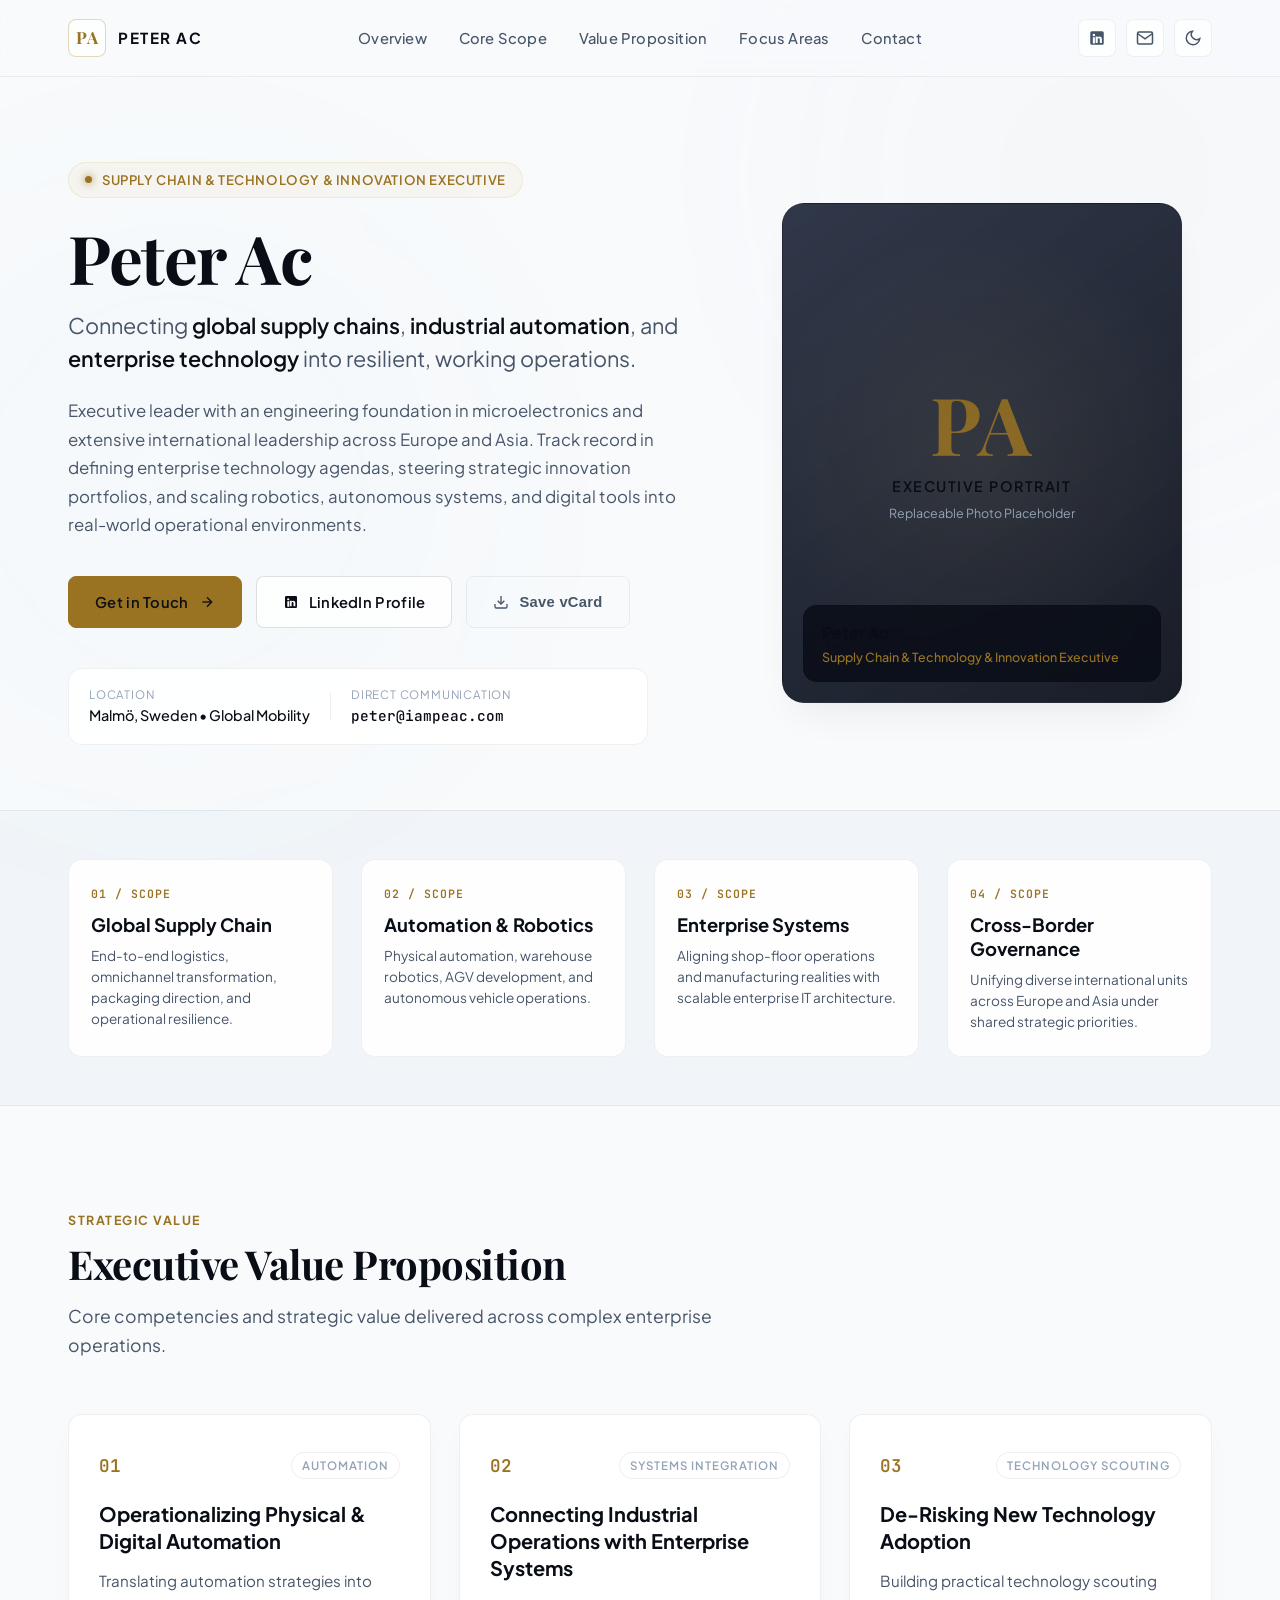
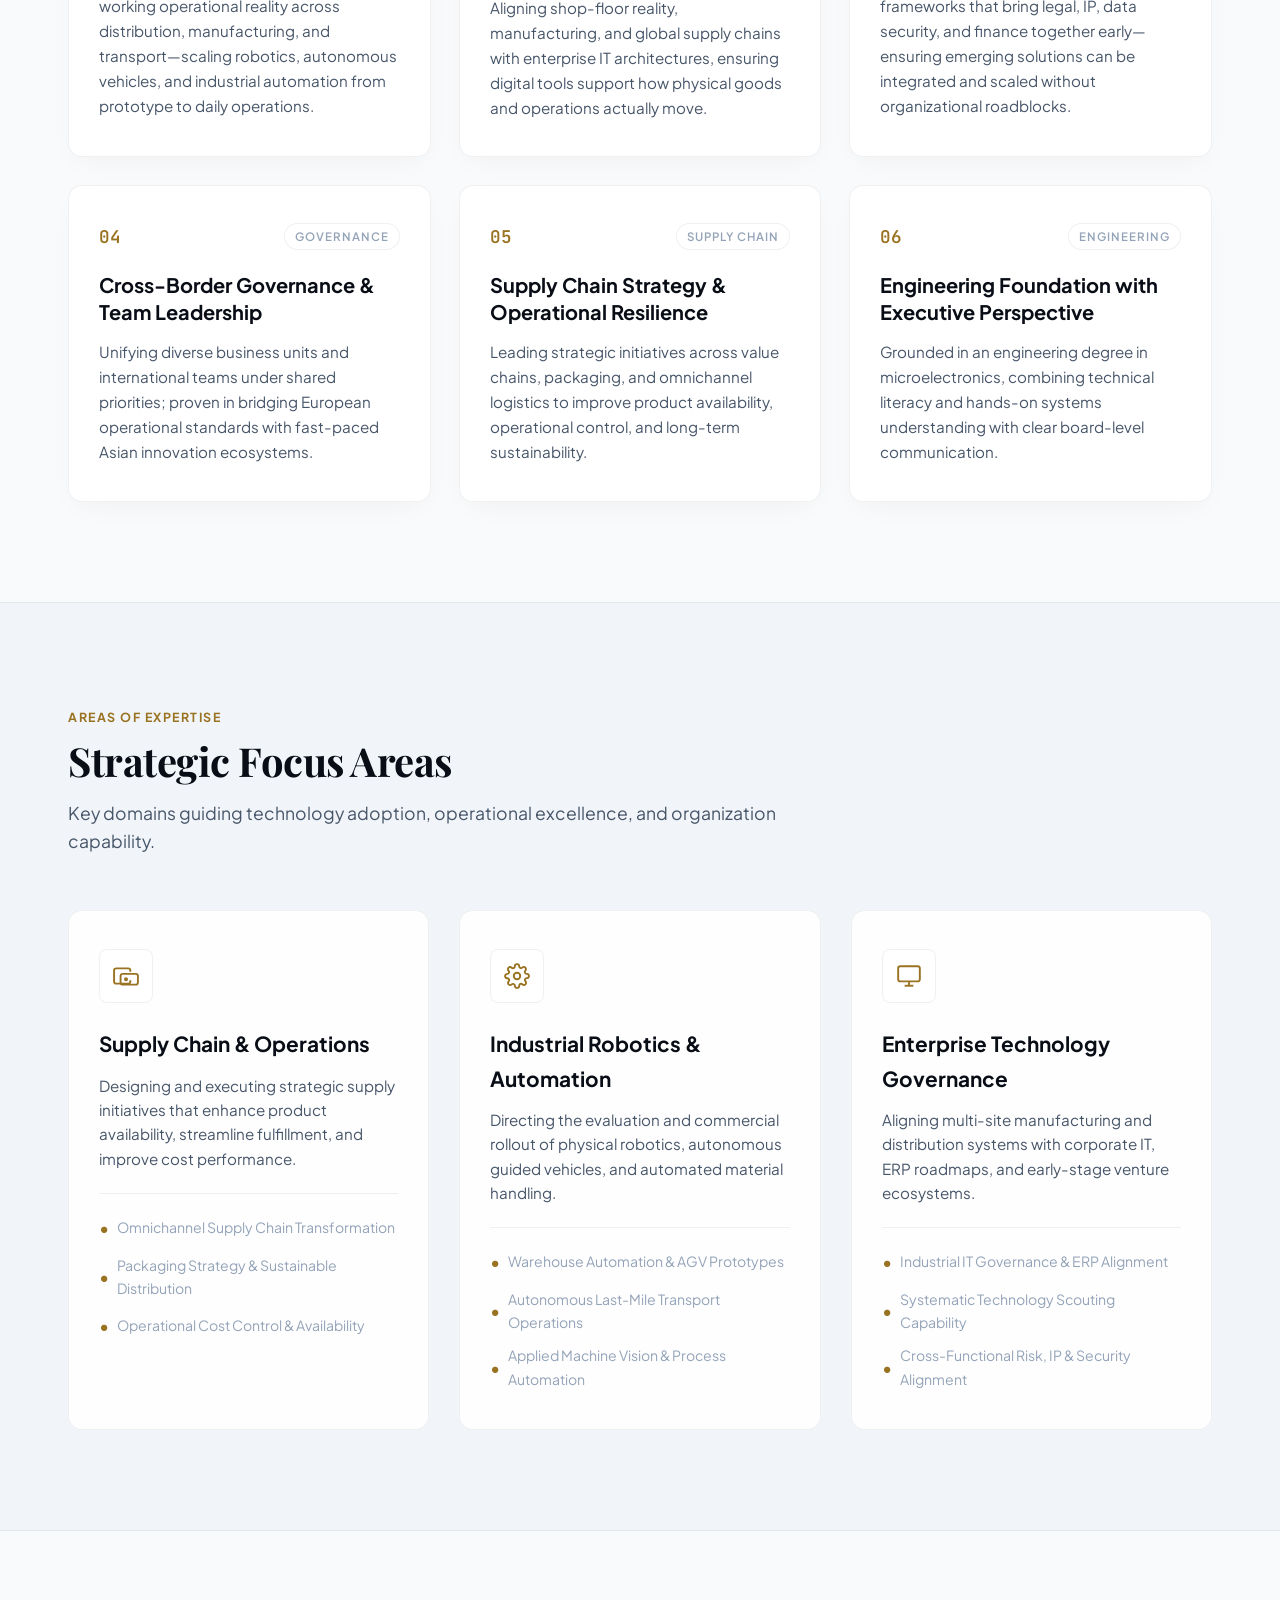
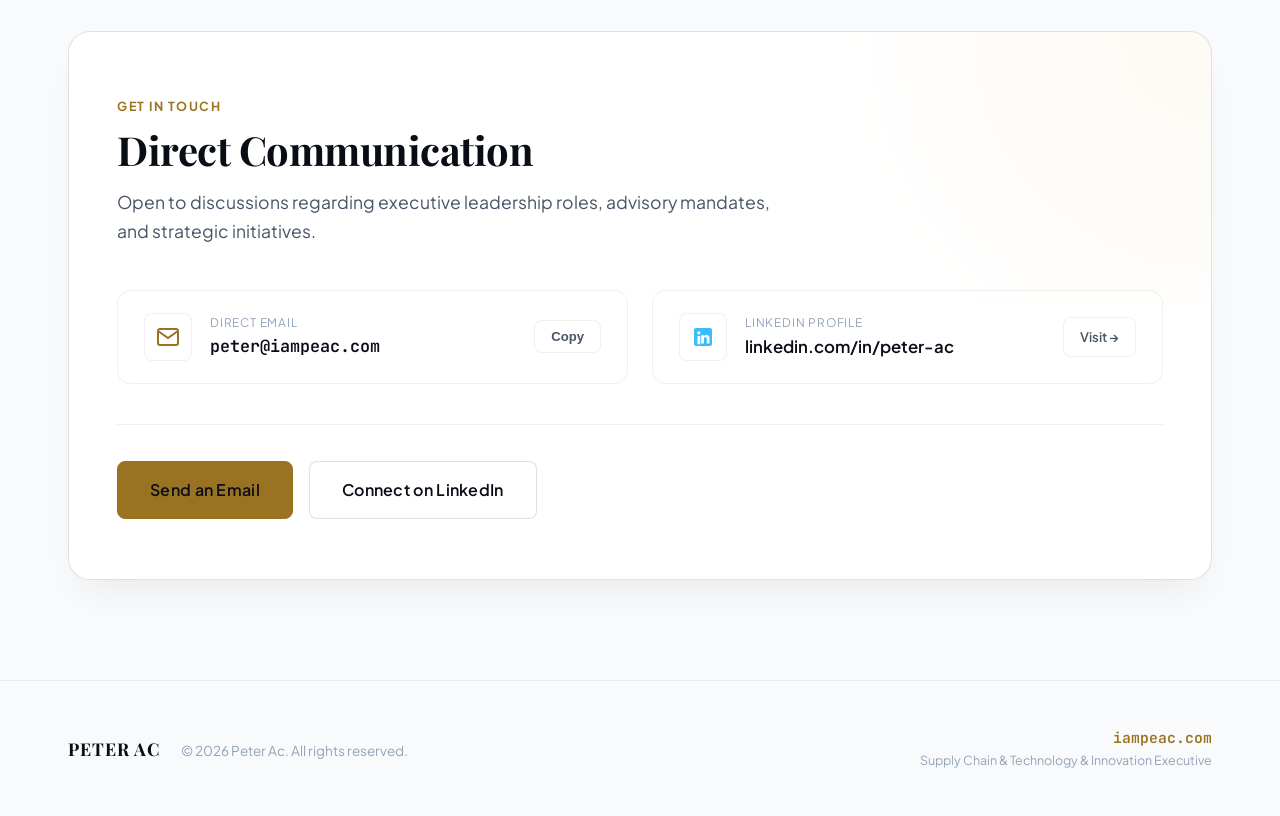
==== commit 8d2d99c8: "Apply executive title, Core Scope bar, and approved grounded value proposition" ====
--- a/index.html
+++ b/index.html
@@ -3,19 +3,19 @@
 <head>
   <meta charset="UTF-8" />
   <meta name="viewport" content="width=device-width, initial-scale=1.0" />
-  <title>Peter Ac | Executive Technology & Operations Leader</title>
-  <meta name="description" content="Executive web hub and leadership profile of Peter Ac. Pioneering the convergence of physical operations, industrial automation, and enterprise digital intelligence." />
+  <title>Peter Ac | Supply Chain, Technology & Innovation Executive</title>
+  <meta name="description" content="Executive website of Peter Ac. Leading global supply chain transformation, industrial automation, robotics, and enterprise technology." />
   <meta name="author" content="Peter Ac" />
 
   <!-- Open Graph / LinkedIn Sharing -->
   <meta property="og:type" content="profile" />
   <meta property="og:url" content="https://iampeac.com/" />
-  <meta property="og:title" content="Peter Ac | Executive Technology & Operations Leader" />
-  <meta property="og:description" content="Pioneering the convergence of physical operations, industrial automation, and enterprise digital intelligence." />
+  <meta property="og:title" content="Peter Ac | Supply Chain, Technology & Innovation Executive" />
+  <meta property="og:description" content="Connecting global supply chains, industrial automation, and enterprise technology into resilient, working operations." />
   <meta property="og:site_name" content="Peter Ac - iampeac.com" />
   <meta property="twitter:card" content="summary_large_image" />
 
-  <!-- Google Fonts: Playfair Display / Plus Jakarta Sans / JetBrains Mono -->
+  <!-- Google Fonts: Plus Jakarta Sans / Playfair Display / JetBrains Mono -->
   <link rel="preconnect" href="https://fonts.googleapis.com" />
   <link rel="preconnect" href="https://fonts.gstatic.com" crossorigin />
   <link href="https://fonts.googleapis.com/css2?family=Plus+Jakarta+Sans:wght@300;400;500;600;700;800&family=Playfair+Display:ital,wght@0,600;0,700;1,400&family=JetBrains+Mono:wght@400;500&display=swap" rel="stylesheet" />
@@ -38,9 +38,9 @@
 
       <nav class="nav-menu" id="navMenu">
         <a href="#overview" class="nav-link">Overview</a>
+        <a href="#scope" class="nav-link">Core Scope</a>
         <a href="#value-proposition" class="nav-link">Value Proposition</a>
-        <a href="#pillars" class="nav-link">Strategic Pillars</a>
-        <a href="#metrics" class="nav-link">Impact</a>
+        <a href="#focus-areas" class="nav-link">Focus Areas</a>
         <a href="#contact" class="nav-link">Contact</a>
       </nav>
 
@@ -93,23 +93,23 @@
       <div class="hero-content">
         <div class="executive-badge">
           <span class="badge-dot"></span>
-          <span>Enterprise Technology & Global Operations Leadership</span>
+          <span>Supply Chain & Technology & Innovation Executive</span>
         </div>
 
         <h1 class="hero-name">Peter Ac</h1>
         <p class="hero-tagline">
-          Bridging <span class="highlight-text">Physical Operations</span>, 
-          <span class="highlight-text">Industrial Automation</span>, and 
-          <span class="highlight-text">Digital Intelligence</span>.
+          Connecting <span class="highlight-text">global supply chains</span>, 
+          <span class="highlight-text">industrial automation</span>, and 
+          <span class="highlight-text">enterprise technology</span> into resilient, working operations.
         </p>
 
         <p class="hero-bio">
-          Enterprise technology and operations executive with an engineering foundation in microelectronics and over two decades of international leadership across Europe and Asia. Proven track record in defining enterprise technology agendas, steering multi-million-euro investment portfolios, and scaling digital and physical robotics into global operational reality.
+          Executive leader with an engineering foundation in microelectronics and extensive international leadership across Europe and Asia. Track record in defining enterprise technology agendas, steering strategic innovation portfolios, and scaling robotics, autonomous systems, and digital tools into real-world operational environments.
         </p>
 
         <div class="hero-actions">
           <a href="#contact" class="btn btn-primary">
-            Initiate Conversation
+            Get in Touch
             <svg viewBox="0 0 24 24" width="16" height="16" fill="none" stroke="currentColor" stroke-width="2">
               <line x1="5" y1="12" x2="19" y2="12"></line>
               <polyline points="12 5 19 12 12 19"></polyline>
@@ -150,8 +150,8 @@
           <div class="portrait-frame">
             <!-- 
               PHOTO PLACEHOLDER:
-              When you have your portrait photo ready, simply save it in this folder
-              (e.g., photo.jpg) and uncomment the <img> tag below, replacing the placeholder.
+              When you have your portrait photo ready, save it in this folder
+              (e.g., photo.jpg) and uncomment the <img> tag below:
             -->
             <!-- <img src="photo.jpg" alt="Peter Ac" class="portrait-img" /> -->
             
@@ -159,13 +159,13 @@
               <div class="placeholder-graphic">
                 <span class="monogram-large">PA</span>
                 <span class="placeholder-title">Executive Portrait</span>
-                <span class="placeholder-hint">Replaceable Placeholder</span>
+                <span class="placeholder-hint">Replaceable Photo Placeholder</span>
               </div>
             </div>
 
             <div class="portrait-badge">
               <span class="portrait-badge-title">Peter Ac</span>
-              <span class="portrait-badge-sub">Enterprise Technology Executive</span>
+              <span class="portrait-badge-sub">Supply Chain & Technology & Innovation Executive</span>
             </div>
           </div>
           <div class="card-glass-glow"></div>
@@ -175,29 +175,29 @@
     </div>
   </section>
 
-  <!-- Executive Impact Metrics -->
-  <section id="metrics" class="metrics-section">
+  <!-- Core Scope Bar (Clean Qualitative Focus Areas) -->
+  <section id="scope" class="scope-section">
     <div class="container">
-      <div class="metrics-grid">
-        <div class="metric-item">
-          <div class="metric-number">25<span class="metric-accent">+</span></div>
-          <div class="metric-label">Years Global Leadership</div>
-          <div class="metric-desc">Connecting manufacturing, supply chains & digital architectures</div>
-        </div>
-        <div class="metric-item">
-          <div class="metric-number">€50M<span class="metric-accent">+</span></div>
-          <div class="metric-label">Portfolio Value Impact</div>
-          <div class="metric-desc">Governing & scaling high-yield digital and physical automation</div>
-        </div>
-        <div class="metric-item">
-          <div class="metric-number">3</div>
-          <div class="metric-label">Continents of Operation</div>
-          <div class="metric-desc">Cross-border transformation across Europe, Asia & international matrices</div>
-        </div>
-        <div class="metric-item">
-          <div class="metric-number">0 <span class="metric-arrow">&rarr;</span> 1</div>
-          <div class="metric-label">Venture to Global Scale</div>
-          <div class="metric-desc">From technology scouting & incubation to enterprise-wide adoption</div>
+      <div class="scope-grid">
+        <div class="scope-item">
+          <div class="scope-tag">01 / Scope</div>
+          <div class="scope-title">Global Supply Chain</div>
+          <div class="scope-desc">End-to-end logistics, omnichannel transformation, packaging direction, and operational resilience.</div>
+        </div>
+        <div class="scope-item">
+          <div class="scope-tag">02 / Scope</div>
+          <div class="scope-title">Automation & Robotics</div>
+          <div class="scope-desc">Physical automation, warehouse robotics, AGV development, and autonomous vehicle operations.</div>
+        </div>
+        <div class="scope-item">
+          <div class="scope-tag">03 / Scope</div>
+          <div class="scope-title">Enterprise Systems</div>
+          <div class="scope-desc">Aligning shop-floor operations and manufacturing realities with scalable enterprise IT architecture.</div>
+        </div>
+        <div class="scope-item">
+          <div class="scope-tag">04 / Scope</div>
+          <div class="scope-title">Cross-Border Governance</div>
+          <div class="scope-desc">Unifying diverse international units across Europe and Asia under shared strategic priorities.</div>
         </div>
       </div>
     </div>
@@ -213,10 +213,10 @@
   <section id="value-proposition" class="section">
     <div class="container">
       <div class="section-header">
-        <span class="section-pretitle">Strategic Differentiators</span>
+        <span class="section-pretitle">Strategic Value</span>
         <h2 class="section-title">Executive Value Proposition</h2>
         <p class="section-subtitle">
-          Core competencies and strategic value delivered across complex enterprise landscapes.
+          Core competencies and strategic value delivered across complex enterprise operations.
         </p>
       </div>
 
@@ -226,11 +226,11 @@
         <div class="value-card">
           <div class="value-card-header">
             <span class="value-index">01</span>
-            <span class="value-category">Convergence</span>
-          </div>
-          <h3 class="value-title">End-to-End Enterprise Convergence</h3>
-          <p class="value-desc">
-            Bridging industrial physical operations, global supply chains, and modern digital architectures. Architecting unified operating models that eliminate organizational silos and accelerate end-to-end responsiveness.
+            <span class="value-category">Automation</span>
+          </div>
+          <h3 class="value-title">Operationalizing Physical & Digital Automation</h3>
+          <p class="value-desc">
+            Translating automation strategies into working operational reality across distribution, manufacturing, and transport—scaling robotics, autonomous vehicles, and industrial automation from prototype to daily operations.
           </p>
         </div>
 
@@ -238,11 +238,11 @@
         <div class="value-card">
           <div class="value-card-header">
             <span class="value-index">02</span>
-            <span class="value-category">Capital Governance</span>
-          </div>
-          <h3 class="value-title">High-Yield Technology & Portfolio Governance</h3>
-          <p class="value-desc">
-            Governing multi-million-euro enterprise technology agendas and strategic investment portfolios. Translating overarching business objectives into prioritized capital allocation, measurable ROI, and risk-managed execution.
+            <span class="value-category">Systems Integration</span>
+          </div>
+          <h3 class="value-title">Connecting Industrial Operations with Enterprise Systems</h3>
+          <p class="value-desc">
+            Aligning shop-floor reality, manufacturing, and global supply chains with enterprise IT architectures, ensuring digital tools support how physical goods and operations actually move.
           </p>
         </div>
 
@@ -250,11 +250,11 @@
         <div class="value-card">
           <div class="value-card-header">
             <span class="value-index">03</span>
-            <span class="value-category">Applied AI & Automation</span>
-          </div>
-          <h3 class="value-title">Autonomous Systems & Applied AI Deployment</h3>
-          <p class="value-desc">
-            Formulating group-wide directions in industrial robotics, autonomous vehicles, and operational AI. Moving decisively beyond pilot phases to achieve commercial-grade reliability, compliance, and multi-site operational scale.
+            <span class="value-category">Technology Scouting</span>
+          </div>
+          <h3 class="value-title">De-Risking New Technology Adoption</h3>
+          <p class="value-desc">
+            Building practical technology scouting frameworks that bring legal, IP, data security, and finance together early—ensuring emerging solutions can be integrated and scaled without organizational roadblocks.
           </p>
         </div>
 
@@ -262,11 +262,11 @@
         <div class="value-card">
           <div class="value-card-header">
             <span class="value-index">04</span>
-            <span class="value-category">Cross-Border Leadership</span>
-          </div>
-          <h3 class="value-title">Cross-Border Governance & Operating Model Evolution</h3>
-          <p class="value-desc">
-            Establishing shared governance forums across disparate business entities and international jurisdictions. Proven in harmonizing European strategic standards with fast-moving Asian innovation ecosystems.
+            <span class="value-category">Governance</span>
+          </div>
+          <h3 class="value-title">Cross-Border Governance & Team Leadership</h3>
+          <p class="value-desc">
+            Unifying diverse business units and international teams under shared priorities; proven in bridging European operational standards with fast-paced Asian innovation ecosystems.
           </p>
         </div>
 
@@ -274,11 +274,11 @@
         <div class="value-card">
           <div class="value-card-header">
             <span class="value-index">05</span>
-            <span class="value-category">Commercialization</span>
-          </div>
-          <h3 class="value-title">Friction-Free Innovation & Ecosystem Scouting</h3>
-          <p class="value-desc">
-            Building systematic technology scouting engines in partnership with IP, legal, data security, ventures, and finance. Transforming external venture disruption into internal proprietary advantage with minimal institutional friction.
+            <span class="value-category">Supply Chain</span>
+          </div>
+          <h3 class="value-title">Supply Chain Strategy & Operational Resilience</h3>
+          <p class="value-desc">
+            Leading strategic initiatives across value chains, packaging, and omnichannel logistics to improve product availability, operational control, and long-term sustainability.
           </p>
         </div>
 
@@ -286,11 +286,11 @@
         <div class="value-card">
           <div class="value-card-header">
             <span class="value-index">06</span>
-            <span class="value-category">Engineering Rigor</span>
-          </div>
-          <h3 class="value-title">First-Principles Systems Engineering</h3>
-          <p class="value-desc">
-            Rooted in an electrotechnical and microelectronics foundation, bringing analytical depth to macroeconomic and technological shifts. Combining deep technical literacy with boardroom-level strategic communication.
+            <span class="value-category">Engineering</span>
+          </div>
+          <h3 class="value-title">Engineering Foundation with Executive Perspective</h3>
+          <p class="value-desc">
+            Grounded in an engineering degree in microelectronics, combining technical literacy and hands-on systems understanding with clear board-level communication.
           </p>
         </div>
 
@@ -298,85 +298,86 @@
     </div>
   </section>
 
-  <!-- Strategic Pillars Section -->
-  <section id="pillars" class="section section-darker">
+  <!-- Focus Areas Section -->
+  <section id="focus-areas" class="section section-darker">
     <div class="container">
       <div class="section-header">
-        <span class="section-pretitle">Areas of Mastery</span>
-        <h2 class="section-title">Strategic Leadership Pillars</h2>
+        <span class="section-pretitle">Areas of Expertise</span>
+        <h2 class="section-title">Strategic Focus Areas</h2>
         <p class="section-subtitle">
-          Core disciplines guiding technology transformation and organizational resilience.
+          Key domains guiding technology adoption, operational excellence, and organization capability.
         </p>
       </div>
 
       <div class="pillars-grid">
         <div class="pillar-card">
           <div class="pillar-icon">
-            <svg viewBox="0 0 24 24" width="28" height="28" fill="none" stroke="currentColor" stroke-width="1.75">
+            <svg viewBox="0 0 24 24" width="26" height="26" fill="none" stroke="currentColor" stroke-width="1.75">
+              <path d="M16 16v1a2 2 0 0 1-2 2H3a2 2 0 0 1-2-2V7a2 2 0 0 1 2-2h11a2 2 0 0 1 2 2v1"></path>
+              <rect x="7" y="10" width="16" height="10" rx="2"></rect>
+              <circle cx="12" cy="15" r="1"></circle>
+            </svg>
+          </div>
+          <h3 class="pillar-title">Supply Chain & Operations</h3>
+          <p class="pillar-text">
+            Designing and executing strategic supply initiatives that enhance product availability, streamline fulfillment, and improve cost performance.
+          </p>
+          <ul class="pillar-list">
+            <li>Omnichannel Supply Chain Transformation</li>
+            <li>Packaging Strategy & Sustainable Distribution</li>
+            <li>Operational Cost Control & Availability</li>
+          </ul>
+        </div>
+
+        <div class="pillar-card">
+          <div class="pillar-icon">
+            <svg viewBox="0 0 24 24" width="26" height="26" fill="none" stroke="currentColor" stroke-width="1.75">
+              <circle cx="12" cy="12" r="3"></circle>
+              <path d="M19.4 15a1.65 1.65 0 0 0 .33 1.82l.06.06a2 2 0 0 1 0 2.83 2 2 0 0 1-2.83 0l-.06-.06a1.65 1.65 0 0 0-1.82-.33 1.65 1.65 0 0 0-1 1.51V21a2 2 0 0 1-2 2 2 2 0 0 1-2-2v-.09A1.65 1.65 0 0 0 9 19.4a1.65 1.65 0 0 0-1.82.33l-.06.06a2 2 0 0 1-2.83 0 2 2 0 0 1 0-2.83l.06-.06a1.65 1.65 0 0 0 .33-1.82 1.65 1.65 0 0 0-1.51-1H3a2 2 0 0 1-2-2 2 2 0 0 1 2-2h.09A1.65 1.65 0 0 0 4.6 9a1.65 1.65 0 0 0-.33-1.82l-.06-.06a2 2 0 0 1 0-2.83 2 2 0 0 1 2.83 0l.06.06a1.65 1.65 0 0 0 1.82.33H9a1.65 1.65 0 0 0 1-1.51V3a2 2 0 0 1 2-2 2 2 0 0 1 2 2v.09a1.65 1.65 0 0 0 1 1.51 1.65 1.65 0 0 0 1.82-.33l.06-.06a2 2 0 0 1 2.83 0 2 2 0 0 1 0 2.83l-.06.06a1.65 1.65 0 0 0-.33 1.82V9a1.65 1.65 0 0 0 1.51 1H21a2 2 0 0 1 2 2 2 2 0 0 1-2 2h-.09a1.65 1.65 0 0 0-1.51 1z"></path>
+            </svg>
+          </div>
+          <h3 class="pillar-title">Industrial Robotics & Automation</h3>
+          <p class="pillar-text">
+            Directing the evaluation and commercial rollout of physical robotics, autonomous guided vehicles, and automated material handling.
+          </p>
+          <ul class="pillar-list">
+            <li>Warehouse Automation & AGV Prototypes</li>
+            <li>Autonomous Last-Mile Transport Operations</li>
+            <li>Applied Machine Vision & Process Automation</li>
+          </ul>
+        </div>
+
+        <div class="pillar-card">
+          <div class="pillar-icon">
+            <svg viewBox="0 0 24 24" width="26" height="26" fill="none" stroke="currentColor" stroke-width="1.75">
               <rect x="2" y="3" width="20" height="14" rx="2" ry="2"></rect>
               <line x1="8" y1="21" x2="16" y2="21"></line>
               <line x1="12" y1="17" x2="12" y2="21"></line>
             </svg>
           </div>
-          <h3 class="pillar-title">Enterprise Technology Direction</h3>
+          <h3 class="pillar-title">Enterprise Technology Governance</h3>
           <p class="pillar-text">
-            Formulating cohesive enterprise agendas that synchronize ERP, industrial IT, data governance, and cloud architectures with commercial strategy.
+            Aligning multi-site manufacturing and distribution systems with corporate IT, ERP roadmaps, and early-stage venture ecosystems.
           </p>
           <ul class="pillar-list">
-            <li>Enterprise Architecture Alignment</li>
-            <li>Industrial IT & ERP Integration</li>
-            <li>Digital Strategy & Roadmap Formulation</li>
+            <li>Industrial IT Governance & ERP Alignment</li>
+            <li>Systematic Technology Scouting Capability</li>
+            <li>Cross-Functional Risk, IP & Security Alignment</li>
           </ul>
         </div>
-
-        <div class="pillar-card">
-          <div class="pillar-icon">
-            <svg viewBox="0 0 24 24" width="28" height="28" fill="none" stroke="currentColor" stroke-width="1.75">
-              <path d="M12 2a10 10 0 1 0 10 10A10 10 0 0 0 12 2zm1 14.93V18a1 1 0 0 1-2 0v-1.07A7 7 0 0 1 5.07 11H4a1 1 0 0 1 0-2h1.07A7 7 0 0 1 11 5.07V4a1 1 0 0 1 2 0v1.07A7 7 0 0 1 18.93 11H20a1 1 0 0 1 0 2h-1.07A7 7 0 0 1 13 16.93z"></path>
-            </svg>
-          </div>
-          <h3 class="pillar-title">Industrial Robotics & Applied AI</h3>
-          <p class="pillar-text">
-            Guiding the adoption of autonomous guided vehicles (AGVs), warehouse automation, embedded machine vision, and intelligent decision systems.
-          </p>
-          <ul class="pillar-list">
-            <li>Autonomous Logistics & Last-Mile</li>
-            <li>Industrial Automation Roadmaps</li>
-            <li>Embedded Operational AI Systems</li>
-          </ul>
-        </div>
-
-        <div class="pillar-card">
-          <div class="pillar-icon">
-            <svg viewBox="0 0 24 24" width="28" height="28" fill="none" stroke="currentColor" stroke-width="1.75">
-              <circle cx="12" cy="12" r="10"></circle>
-              <line x1="2" y1="12" x2="22" y2="12"></line>
-              <path d="M12 2a15.3 15.3 0 0 1 4 10 15.3 15.3 0 0 1-4 10 15.3 15.3 0 0 1-4-10 15.3 15.3 0 0 1 4-10z"></path>
-            </svg>
-          </div>
-          <h3 class="pillar-title">Global Operating Governance</h3>
-          <p class="pillar-text">
-            Structuring multi-entity governance forums that harmonize disparate regional interests into coordinated innovation pipelines.
-          </p>
-          <ul class="pillar-list">
-            <li>Cross-Border Hub Establishment</li>
-            <li>Multi-Stakeholder Alignment</li>
-            <li>Agile Capability Scaling</li>
-          </ul>
-        </div>
       </div>
     </div>
   </section>
 
-  <!-- Executive Contact & Connect Section -->
+  <!-- Executive Contact Section -->
   <section id="contact" class="section">
     <div class="container">
       <div class="executive-contact-box">
         <div class="contact-header">
-          <span class="section-pretitle">Direct Access</span>
-          <h2 class="section-title">Initiate an Executive Dialogue</h2>
+          <span class="section-pretitle">Get in Touch</span>
+          <h2 class="section-title">Direct Communication</h2>
           <p class="section-subtitle">
-            Available for executive advisory, board collaboration, strategic consulting, and transformational leadership mandates.
+            Open to discussions regarding executive leadership roles, advisory mandates, and strategic initiatives.
           </p>
         </div>
 
@@ -391,7 +392,7 @@
               </svg>
             </div>
             <div class="channel-body">
-              <div class="channel-label">Direct Executive Email</div>
+              <div class="channel-label">Direct Email</div>
               <a href="mailto:peter@iampeac.com" class="channel-link font-mono" id="emailDisplay">peter@iampeac.com</a>
             </div>
             <button class="btn-copy-channel" id="copyEmailBtn" title="Copy email address">Copy</button>
@@ -405,7 +406,7 @@
               </svg>
             </div>
             <div class="channel-body">
-              <div class="channel-label">Professional Network</div>
+              <div class="channel-label">LinkedIn Profile</div>
               <a href="https://www.linkedin.com/in/peter-ac/" target="_blank" rel="noopener noreferrer" class="channel-link">linkedin.com/in/peter-ac</a>
             </div>
             <a href="https://www.linkedin.com/in/peter-ac/" target="_blank" rel="noopener noreferrer" class="btn-visit" title="Open LinkedIn Profile">Visit &rarr;</a>
@@ -414,11 +415,11 @@
         </div>
 
         <div class="contact-cta-bar">
-          <a href="mailto:peter@iampeac.com?subject=Executive%20Inquiry%20-%20Peter%20Ac" class="btn btn-primary btn-lg">
-            Send Confidential Message
+          <a href="mailto:peter@iampeac.com" class="btn btn-primary btn-lg">
+            Send an Email
           </a>
           <a href="https://www.linkedin.com/in/peter-ac/" target="_blank" rel="noopener noreferrer" class="btn btn-outline btn-lg">
-            Connect via LinkedIn
+            Connect on LinkedIn
           </a>
         </div>
       </div>
@@ -434,7 +435,7 @@
       </div>
       <div class="footer-right">
         <span class="footer-domain font-mono">iampeac.com</span>
-        <span class="footer-tagline">Executive Technology & Operations Leadership</span>
+        <span class="footer-tagline">Supply Chain & Technology & Innovation Executive</span>
       </div>
     </div>
   </footer>
--- a/style.css
+++ b/style.css
@@ -534,54 +534,57 @@
   font-size: 1rem;
 }
 
-/* Impact Metrics */
-.metrics-section {
-  padding: 45px 0;
+/* Core Scope Bar */
+.scope-section {
+  padding: 48px 0;
   border-top: 1px solid var(--border-subtle);
   border-bottom: 1px solid var(--border-subtle);
   background: var(--bg-surface);
 }
 
-.metrics-grid {
+.scope-grid {
   display: grid;
   grid-template-columns: repeat(4, 1fr);
-  gap: 30px;
-}
-
-.metric-item {
+  gap: 28px;
+}
+
+.scope-item {
   display: flex;
   flex-direction: column;
-}
-
-.metric-number {
-  font-family: var(--font-serif);
-  font-size: 2.8rem;
+  background: var(--bg-card);
+  border: 1px solid var(--border-subtle);
+  border-radius: var(--radius-md);
+  padding: 24px 22px;
+  transition: all var(--transition-fast);
+}
+
+.scope-item:hover {
+  border-color: var(--border-accent);
+  transform: translateY(-2px);
+}
+
+.scope-tag {
+  font-family: var(--font-mono);
+  font-size: 0.72rem;
+  font-weight: 600;
+  letter-spacing: 1px;
+  color: var(--accent-gold);
+  text-transform: uppercase;
+  margin-bottom: 10px;
+}
+
+.scope-title {
+  font-size: 1.15rem;
   font-weight: 700;
-  line-height: 1.1;
-  color: var(--text-primary);
-  margin-bottom: 6px;
-}
-
-.metric-accent {
-  color: var(--accent-gold);
-}
-
-.metric-arrow {
-  color: var(--accent-gold);
-  font-size: 2.2rem;
-}
-
-.metric-label {
-  font-size: 0.95rem;
-  font-weight: 600;
-  color: var(--text-primary);
-  margin-bottom: 4px;
-}
-
-.metric-desc {
-  font-size: 0.82rem;
-  color: var(--text-muted);
-  line-height: 1.45;
+  color: var(--text-primary);
+  margin-bottom: 8px;
+  line-height: 1.3;
+}
+
+.scope-desc {
+  font-size: 0.85rem;
+  color: var(--text-secondary);
+  line-height: 1.55;
 }
 
 /* Section Common */
@@ -963,9 +966,9 @@
     grid-template-columns: repeat(2, 1fr);
   }
 
-  .metrics-grid {
+  .scope-grid {
     grid-template-columns: repeat(2, 1fr);
-    gap: 36px;
+    gap: 24px;
   }
 
   .contact-channels {
@@ -999,7 +1002,7 @@
     display: flex;
   }
 
-  .value-grid, .pillars-grid, .metrics-grid {
+  .value-grid, .pillars-grid, .scope-grid {
     grid-template-columns: 1fr;
   }
 
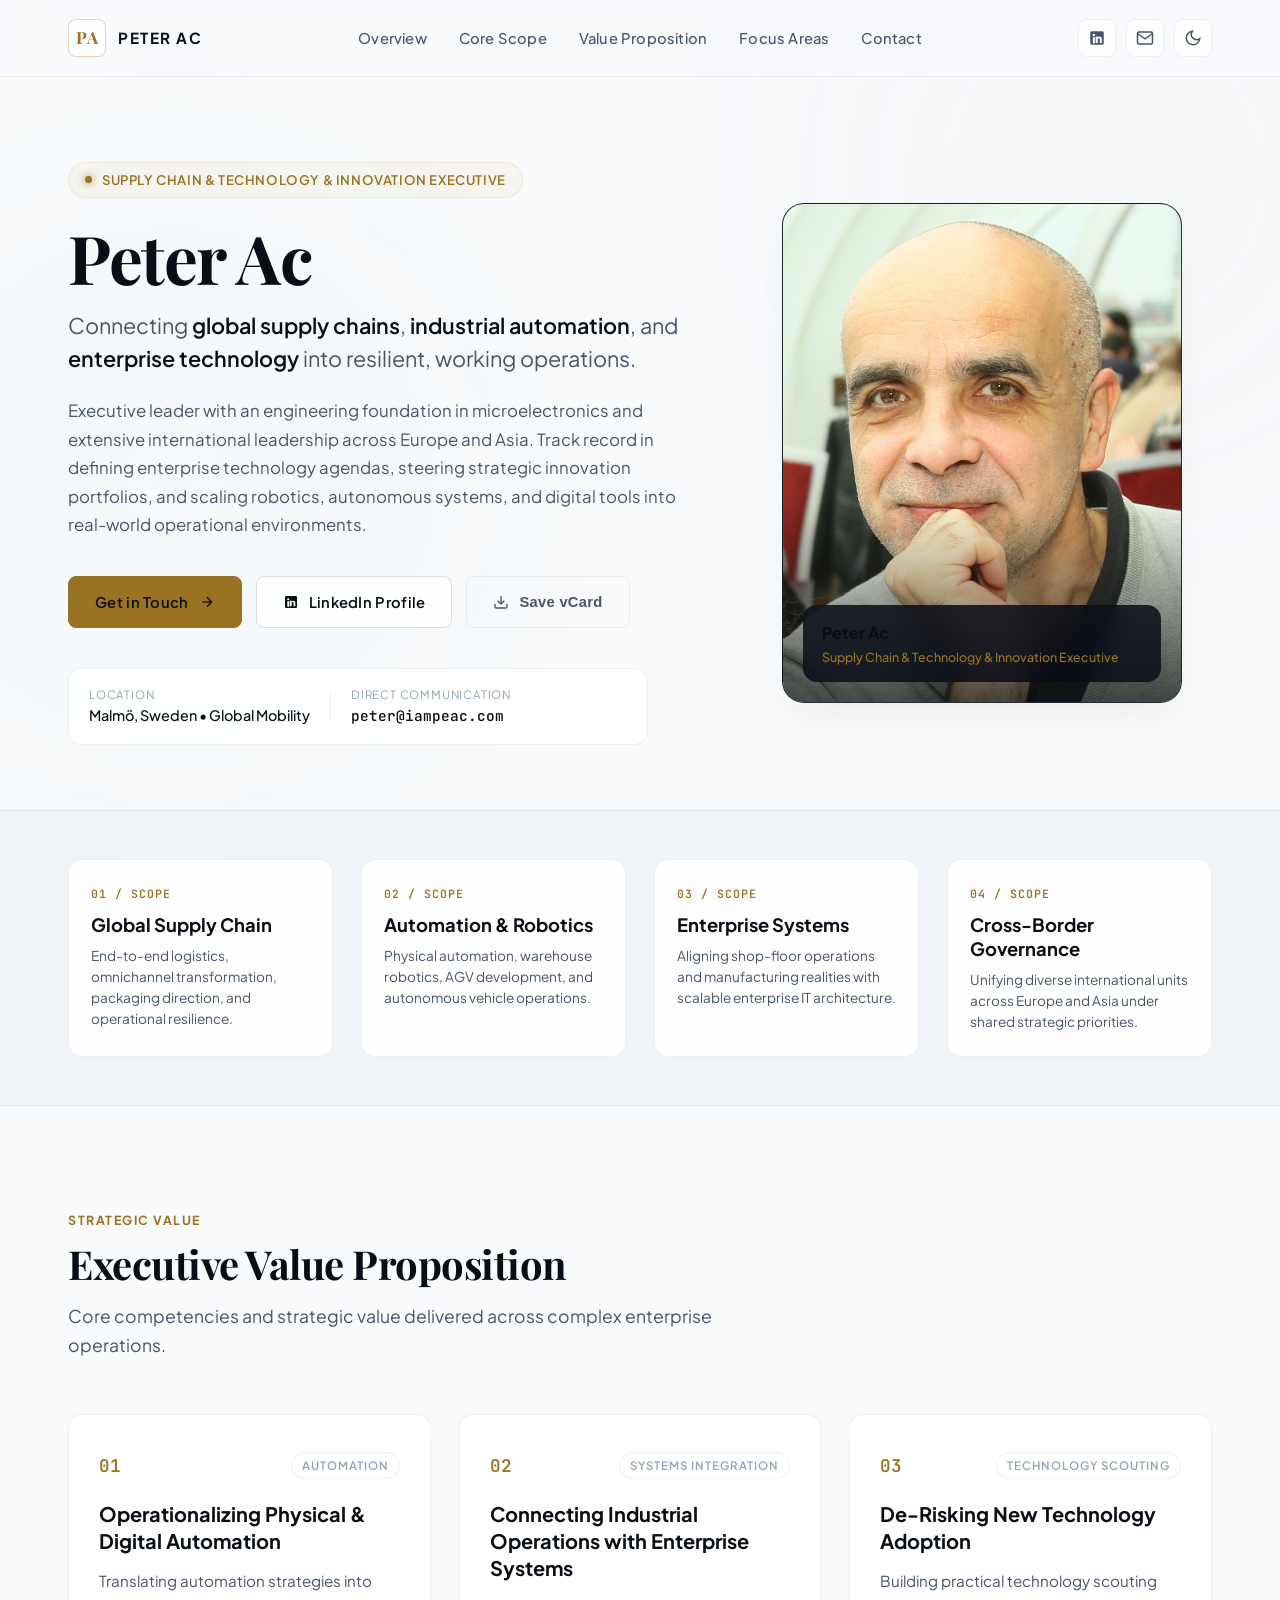
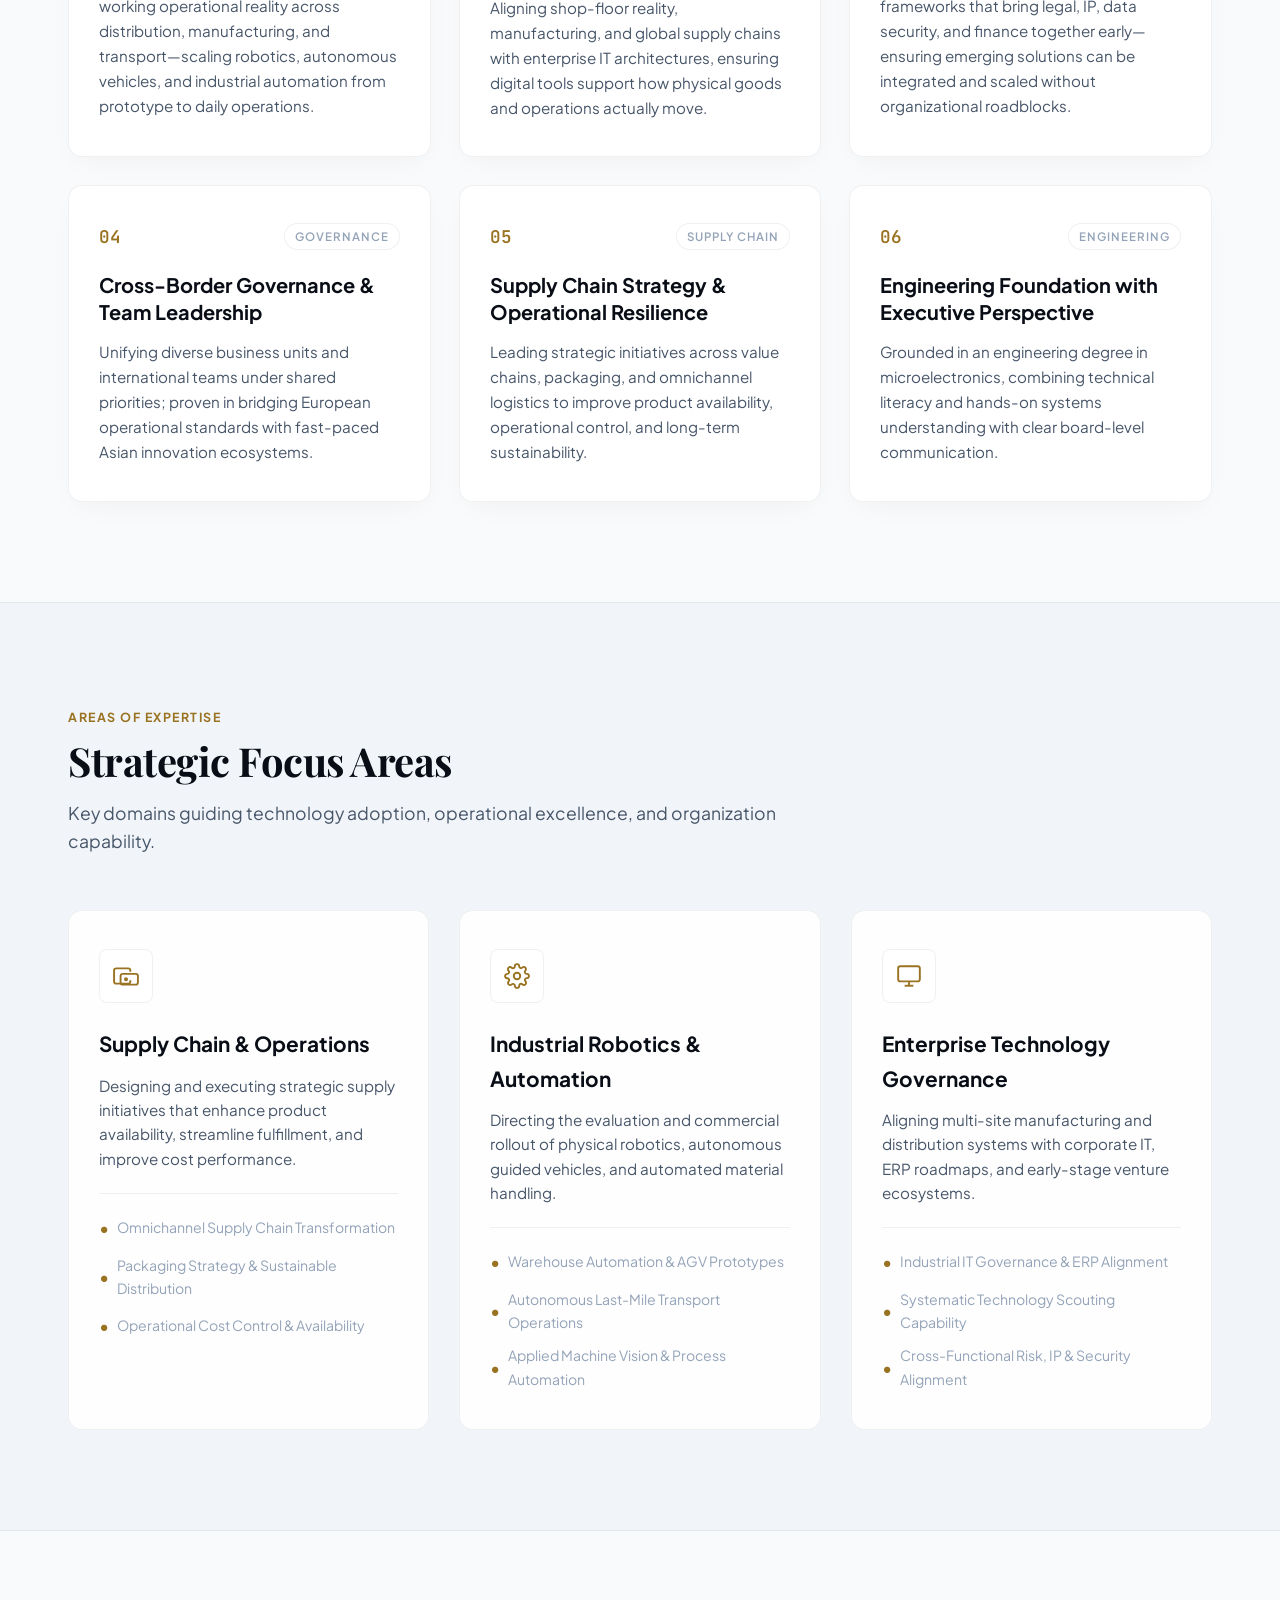
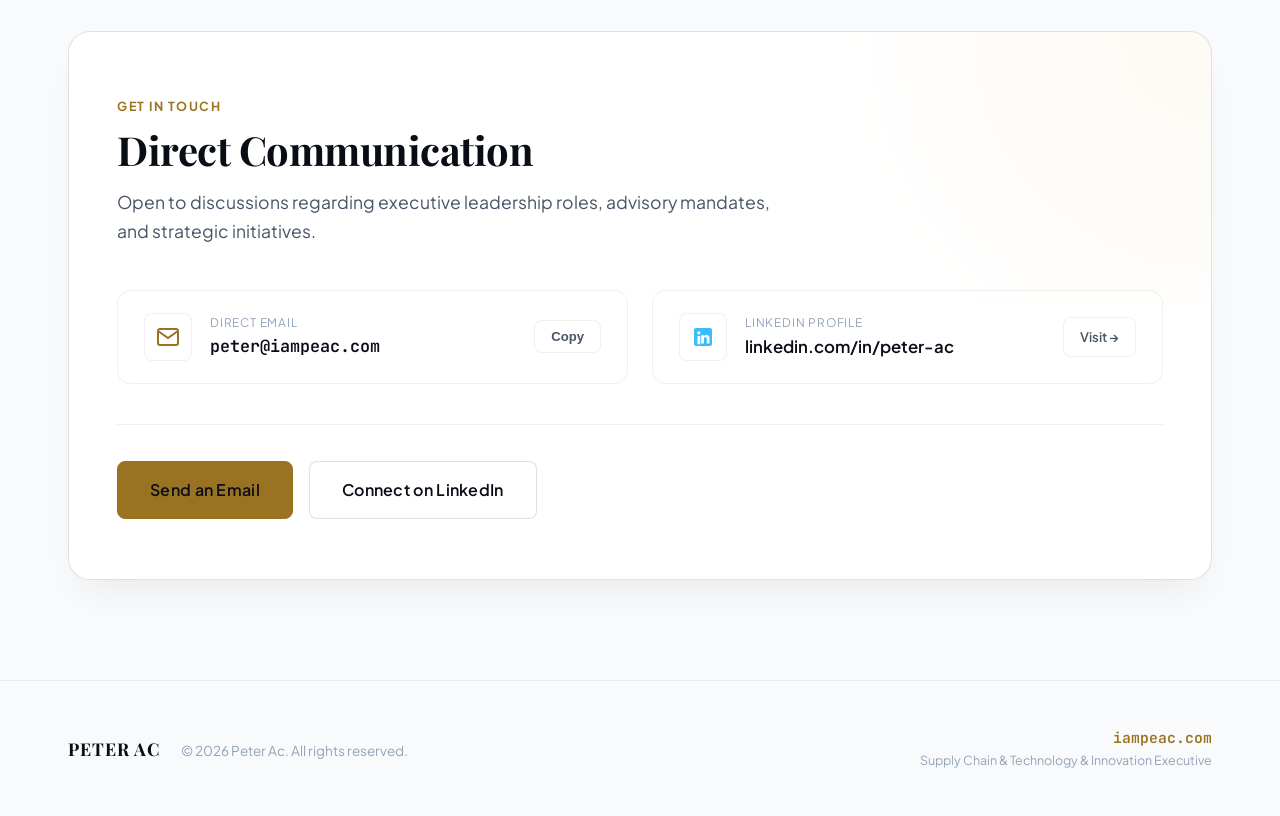
==== commit 794c7066: "Publish professional executive portrait photo to landing page and social metadata" ====
--- a/index.html
+++ b/index.html
@@ -13,7 +13,9 @@
   <meta property="og:title" content="Peter Ac | Supply Chain, Technology & Innovation Executive" />
   <meta property="og:description" content="Connecting global supply chains, industrial automation, and enterprise technology into resilient, working operations." />
   <meta property="og:site_name" content="Peter Ac - iampeac.com" />
+  <meta property="og:image" content="https://iampeac.com/photo.jpg" />
   <meta property="twitter:card" content="summary_large_image" />
+  <meta property="twitter:image" content="https://iampeac.com/photo.jpg" />
 
   <!-- Google Fonts: Plus Jakarta Sans / Playfair Display / JetBrains Mono -->
   <link rel="preconnect" href="https://fonts.googleapis.com" />
@@ -148,20 +150,7 @@
       <div class="hero-visual">
         <div class="portrait-card">
           <div class="portrait-frame">
-            <!-- 
-              PHOTO PLACEHOLDER:
-              When you have your portrait photo ready, save it in this folder
-              (e.g., photo.jpg) and uncomment the <img> tag below:
-            -->
-            <!-- <img src="photo.jpg" alt="Peter Ac" class="portrait-img" /> -->
-            
-            <div class="portrait-placeholder" id="portraitPlaceholder">
-              <div class="placeholder-graphic">
-                <span class="monogram-large">PA</span>
-                <span class="placeholder-title">Executive Portrait</span>
-                <span class="placeholder-hint">Replaceable Photo Placeholder</span>
-              </div>
-            </div>
+            <img src="photo.jpg" alt="Peter Ac - Supply Chain & Technology & Innovation Executive" class="portrait-img" id="portraitImg" />
 
             <div class="portrait-badge">
               <span class="portrait-badge-title">Peter Ac</span>
--- a/style.css
+++ b/style.css
@@ -403,11 +403,28 @@
   transform: translateY(-4px);
 }
 
+.portrait-frame::after {
+  content: '';
+  position: absolute;
+  bottom: 0;
+  left: 0;
+  width: 100%;
+  height: 40%;
+  background: linear-gradient(to top, rgba(7, 9, 14, 0.7) 0%, transparent 100%);
+  pointer-events: none;
+  z-index: 1;
+}
+
 .portrait-img {
   width: 100%;
   height: 100%;
   object-fit: cover;
-  object-position: center top;
+  object-position: center 20%;
+  transition: transform var(--transition-smooth);
+}
+
+.portrait-card:hover .portrait-img {
+  transform: scale(1.02);
 }
 
 .portrait-placeholder {
@@ -464,6 +481,7 @@
   border-radius: var(--radius-md);
   display: flex;
   flex-direction: column;
+  z-index: 2;
 }
 
 .portrait-badge-title {
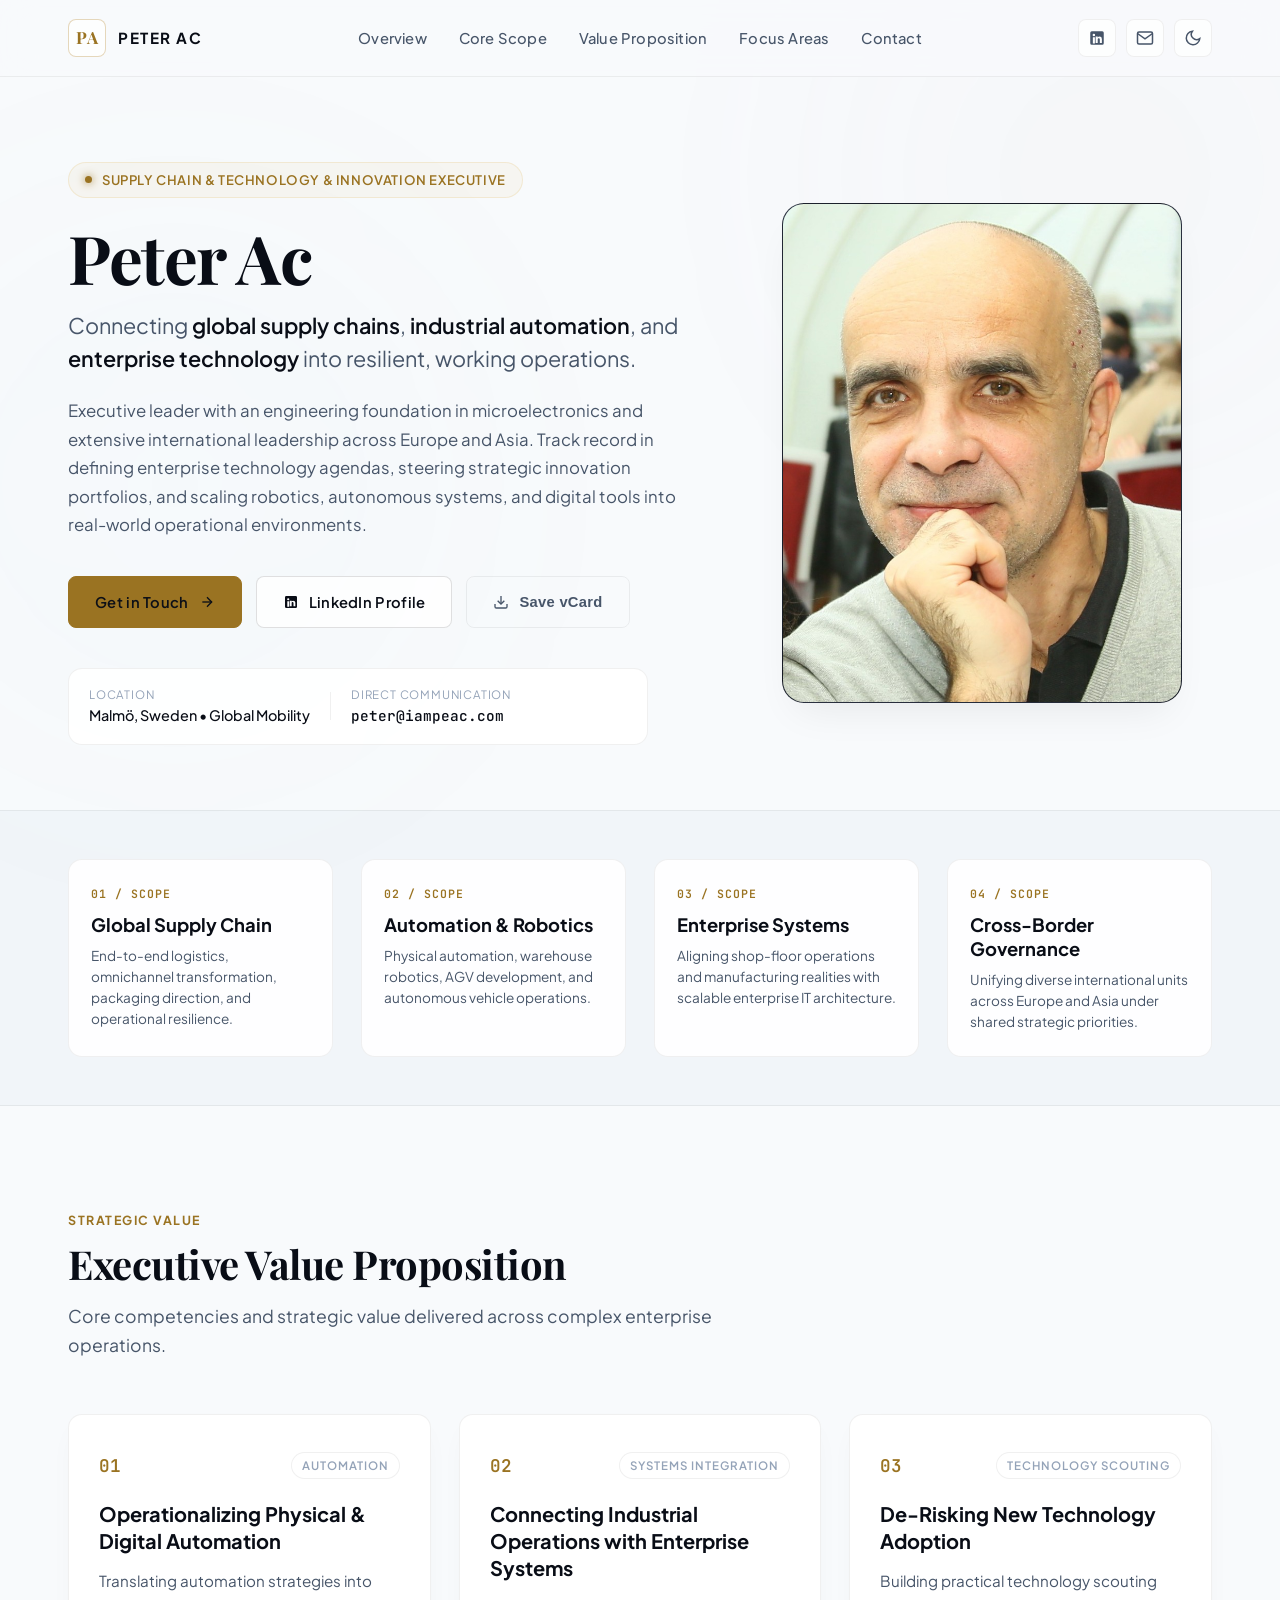
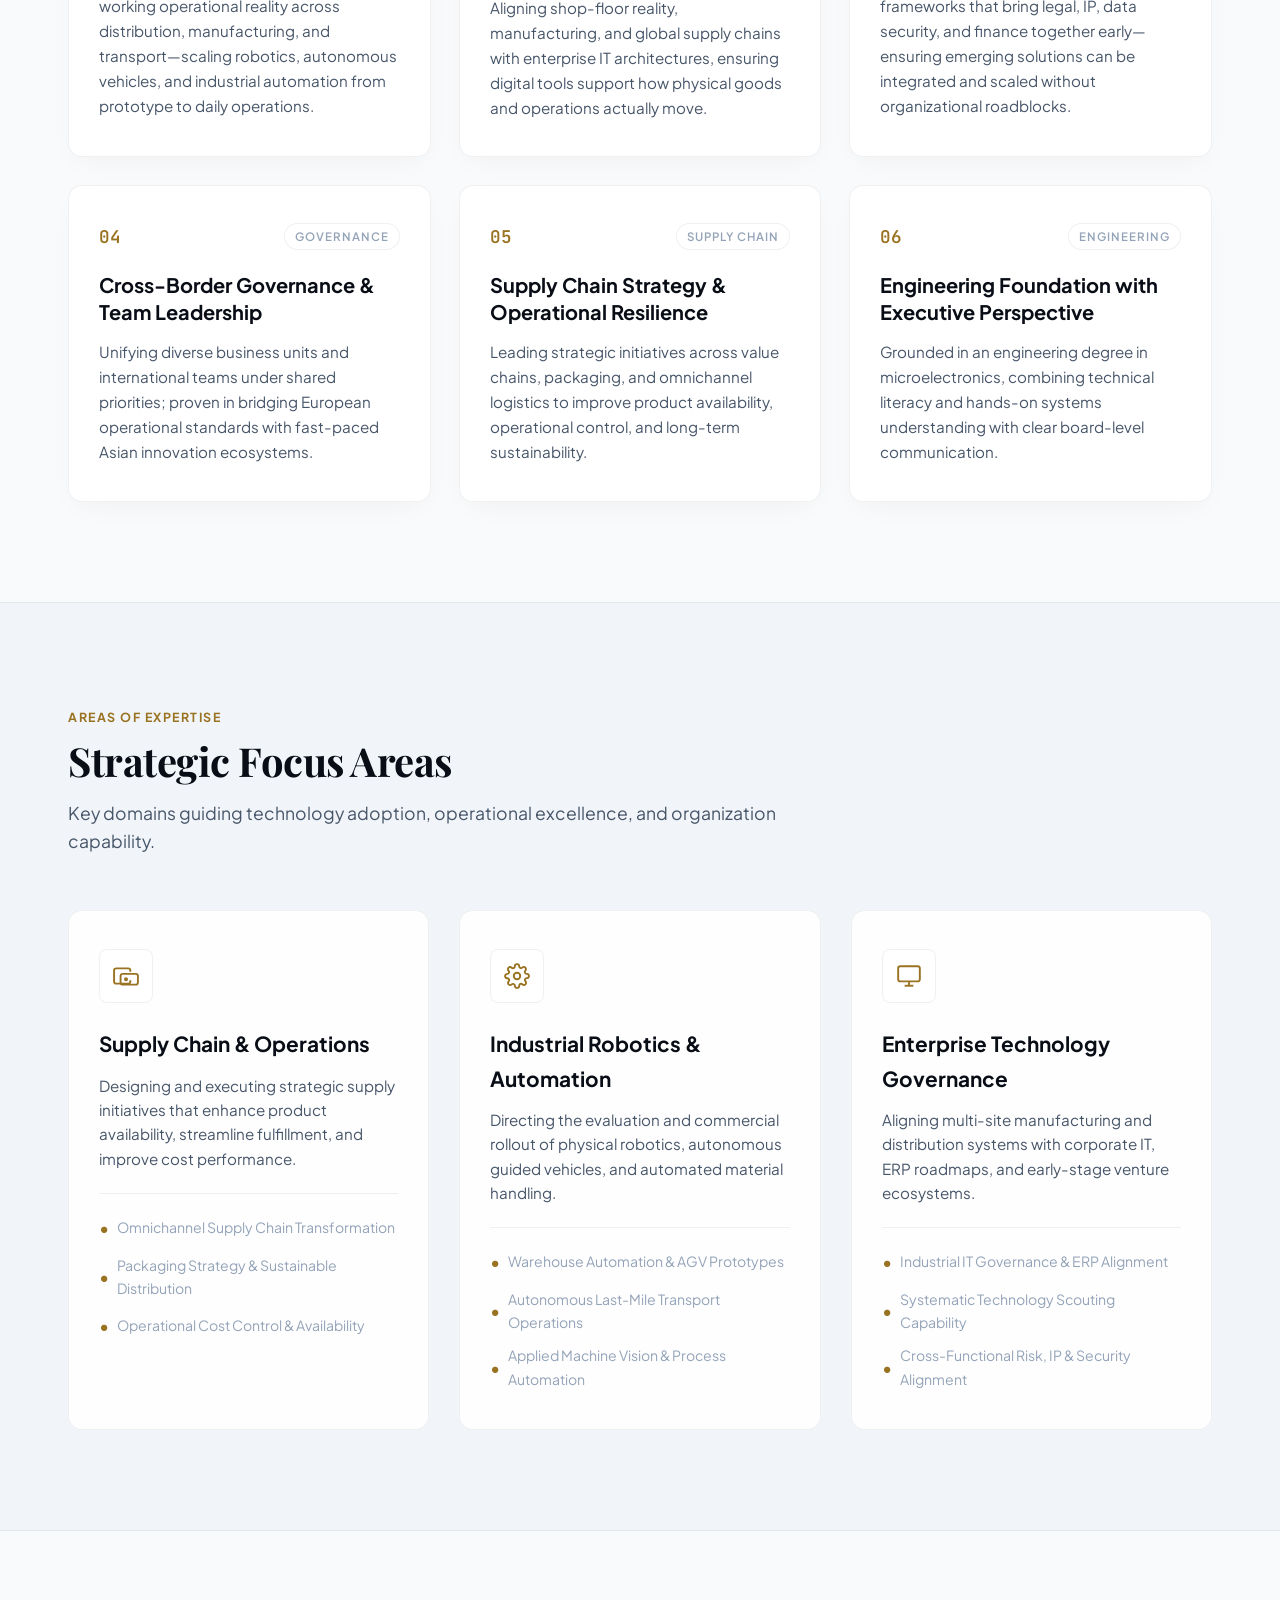
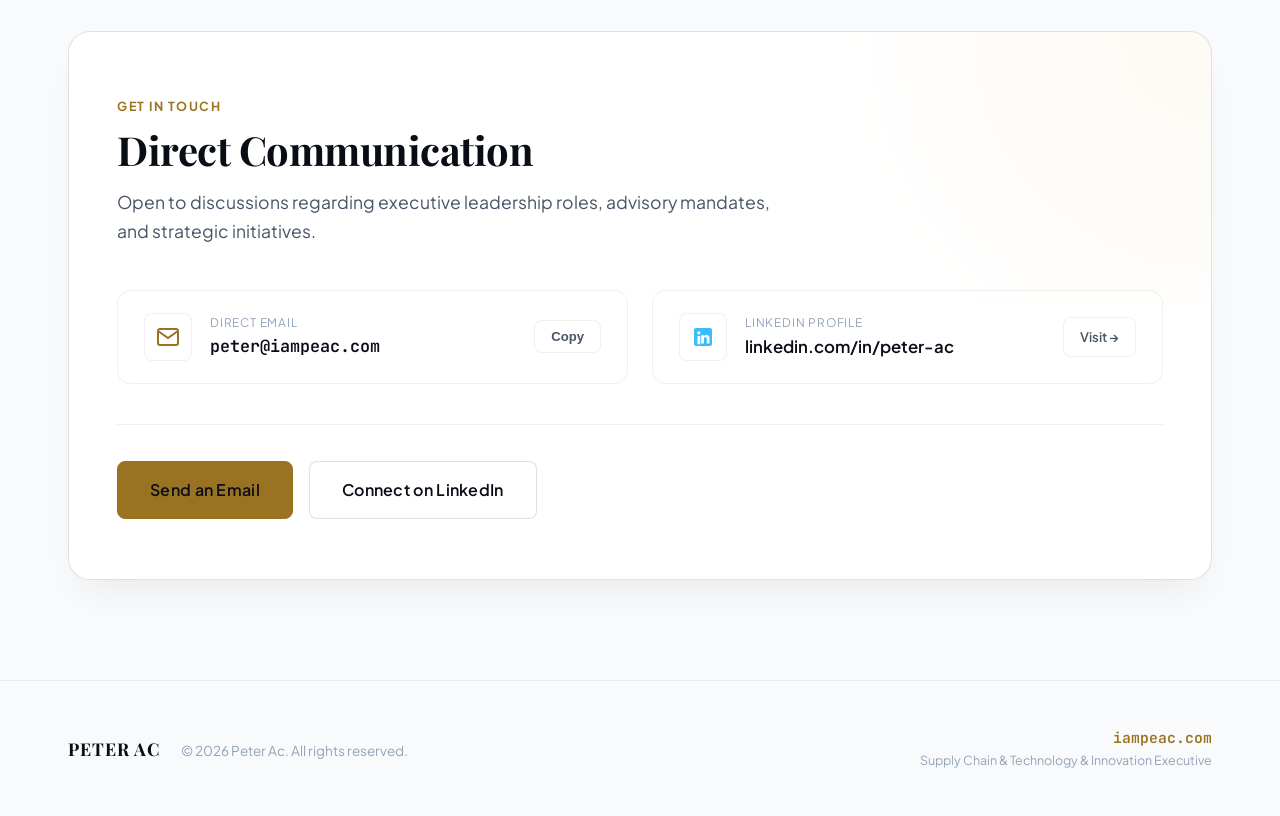
==== commit 323db6bc: "Remove text overlay and vignette from portrait photo" ====
--- a/index.html
+++ b/index.html
@@ -151,11 +151,6 @@
         <div class="portrait-card">
           <div class="portrait-frame">
             <img src="photo.jpg" alt="Peter Ac - Supply Chain & Technology & Innovation Executive" class="portrait-img" id="portraitImg" />
-
-            <div class="portrait-badge">
-              <span class="portrait-badge-title">Peter Ac</span>
-              <span class="portrait-badge-sub">Supply Chain & Technology & Innovation Executive</span>
-            </div>
           </div>
           <div class="card-glass-glow"></div>
         </div>
--- a/style.css
+++ b/style.css
@@ -403,18 +403,6 @@
   transform: translateY(-4px);
 }
 
-.portrait-frame::after {
-  content: '';
-  position: absolute;
-  bottom: 0;
-  left: 0;
-  width: 100%;
-  height: 40%;
-  background: linear-gradient(to top, rgba(7, 9, 14, 0.7) 0%, transparent 100%);
-  pointer-events: none;
-  z-index: 1;
-}
-
 .portrait-img {
   width: 100%;
   height: 100%;
@@ -466,34 +454,6 @@
 .placeholder-hint {
   font-size: 0.78rem;
   color: var(--text-muted);
-}
-
-.portrait-badge {
-  position: absolute;
-  bottom: 20px;
-  left: 20px;
-  right: 20px;
-  padding: 14px 18px;
-  background: rgba(10, 14, 23, 0.85);
-  backdrop-filter: blur(12px);
-  -webkit-backdrop-filter: blur(12px);
-  border: 1px solid var(--border-subtle);
-  border-radius: var(--radius-md);
-  display: flex;
-  flex-direction: column;
-  z-index: 2;
-}
-
-.portrait-badge-title {
-  font-size: 1rem;
-  font-weight: 700;
-  color: var(--text-primary);
-}
-
-.portrait-badge-sub {
-  font-size: 0.78rem;
-  color: var(--accent-gold);
-  font-weight: 500;
 }
 
 /* Buttons */
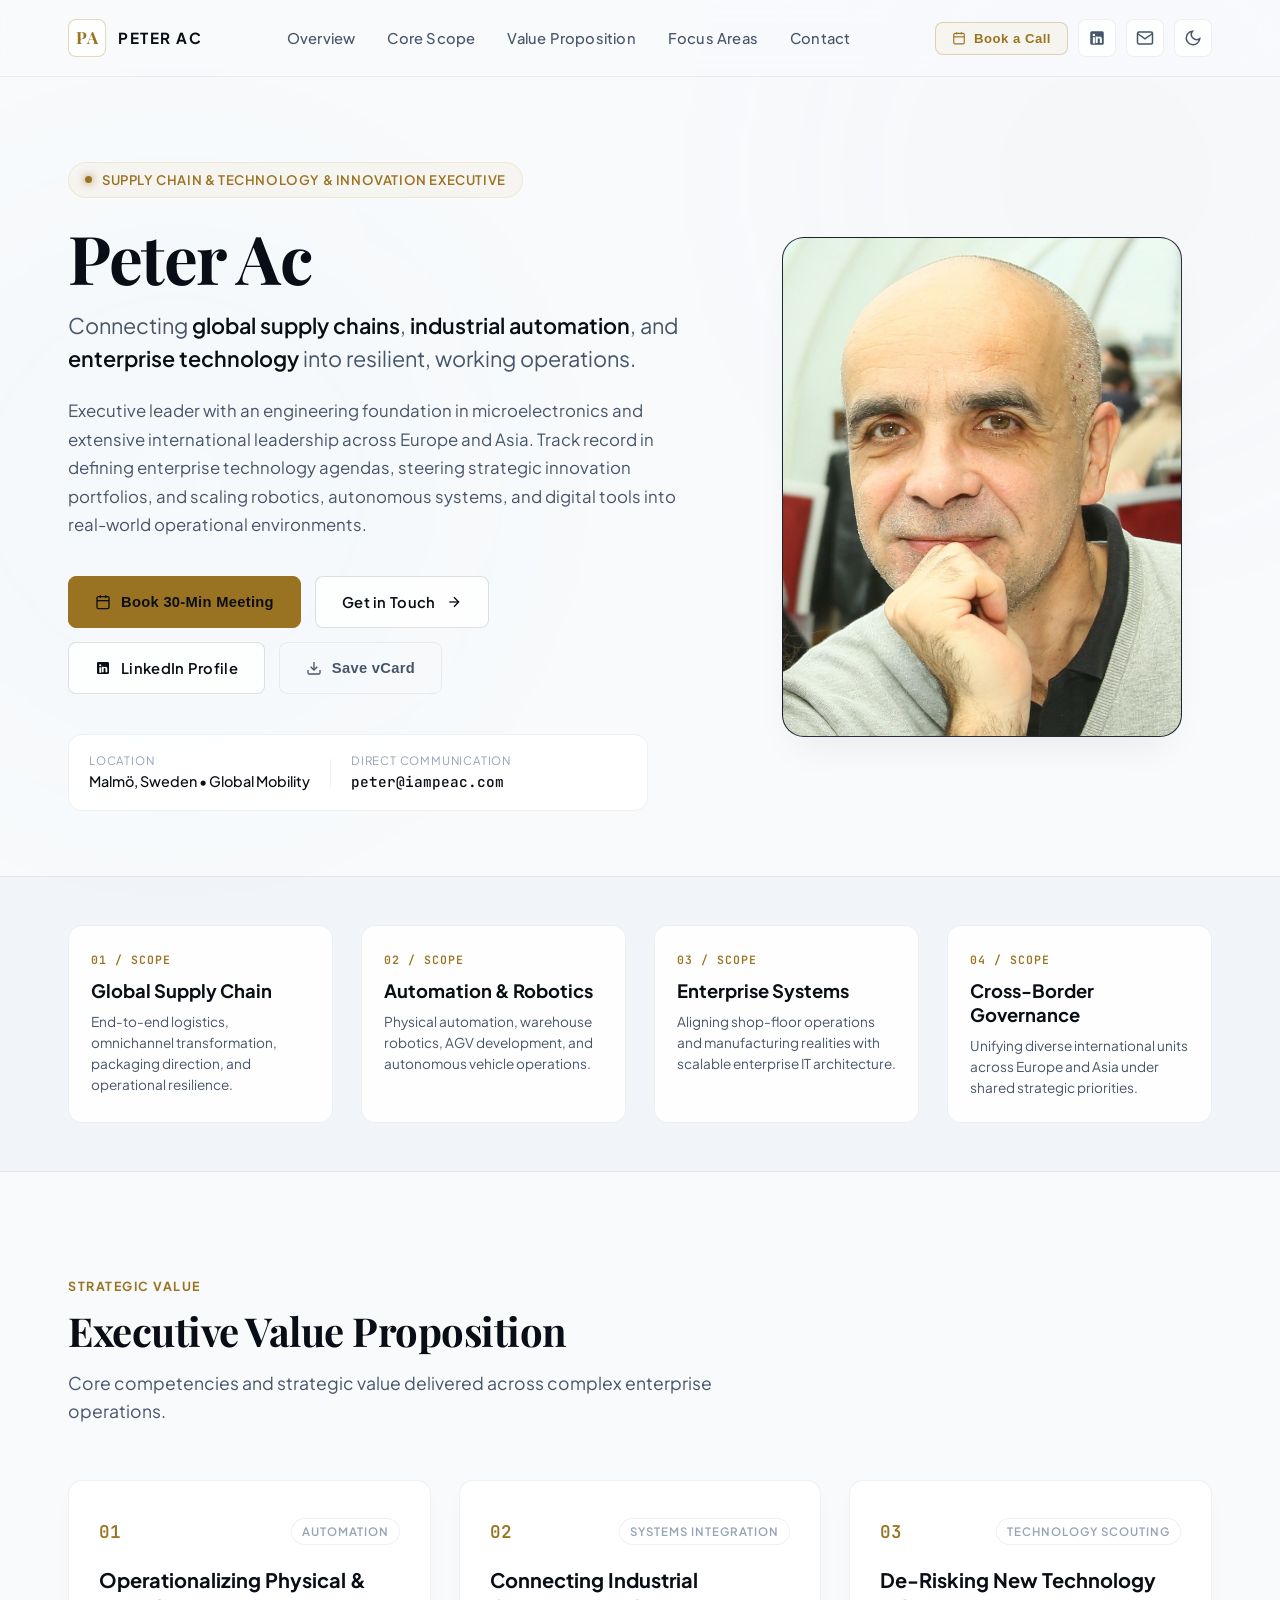
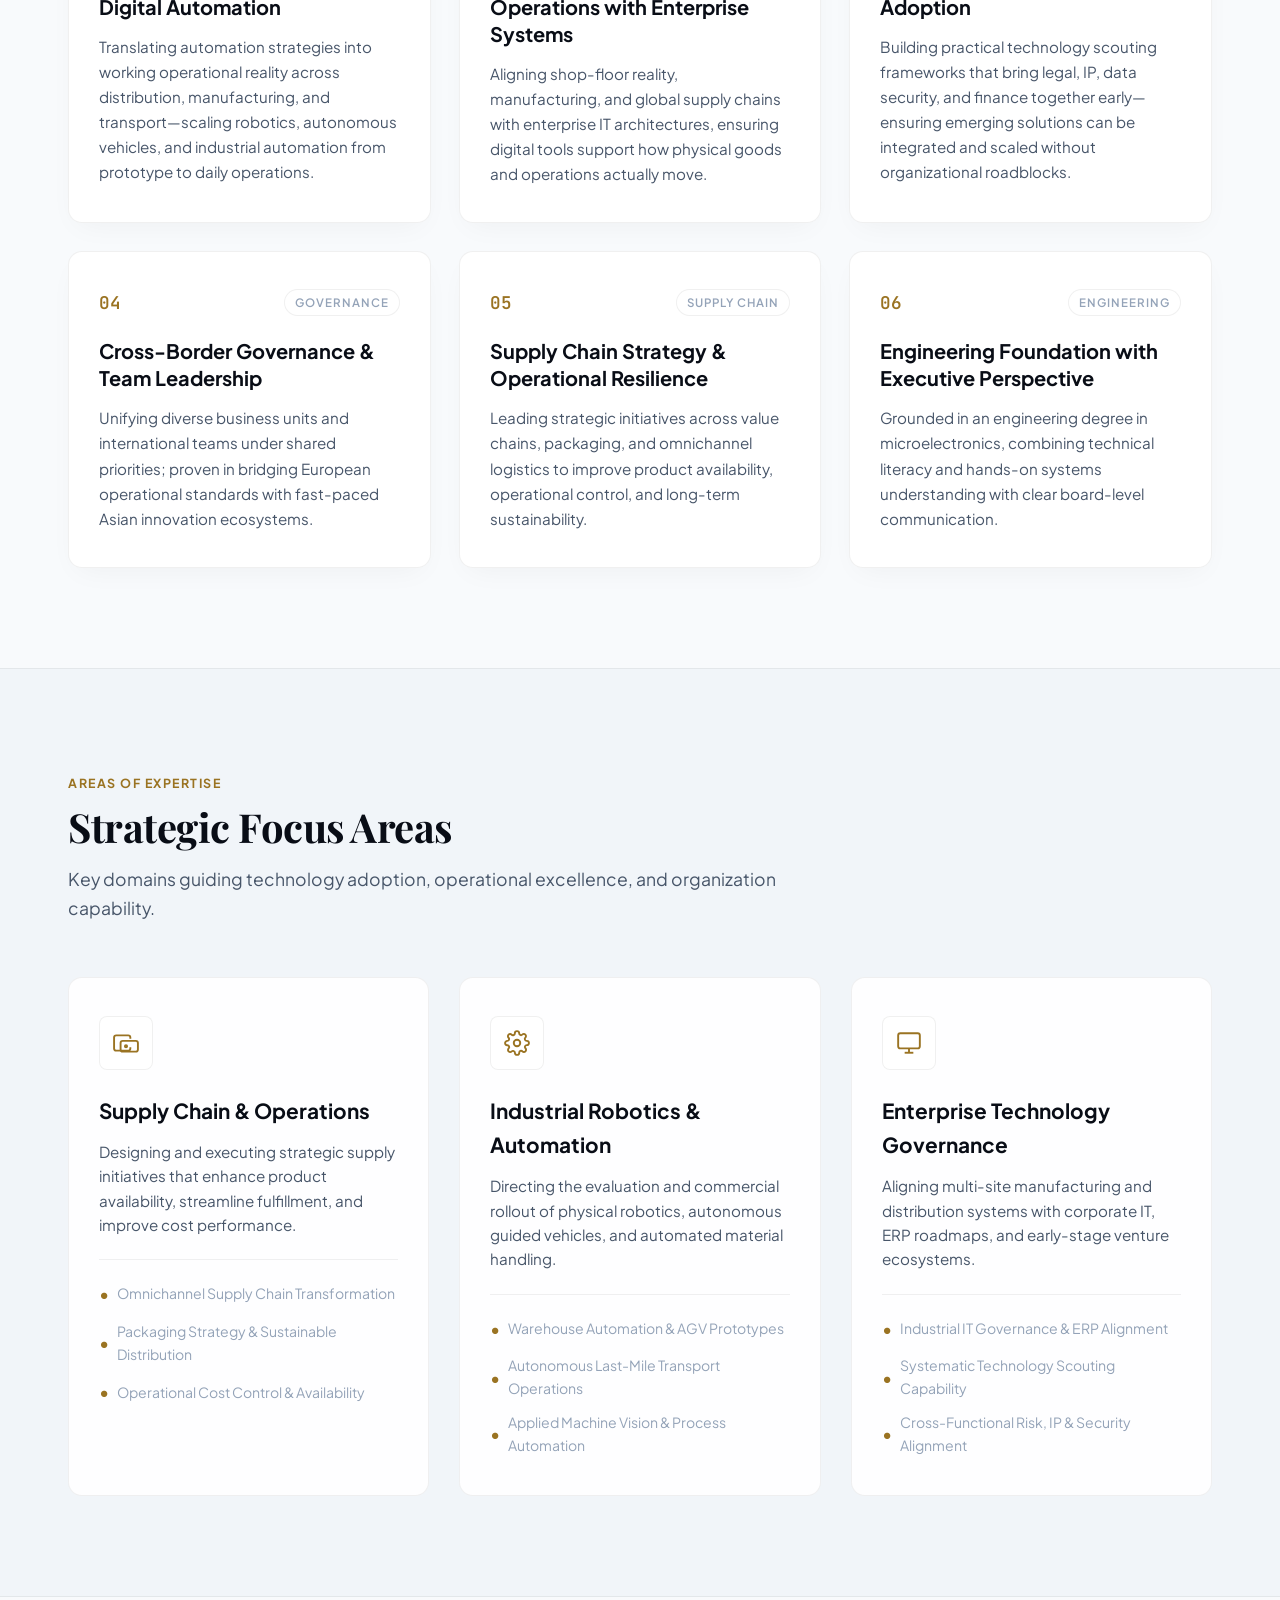
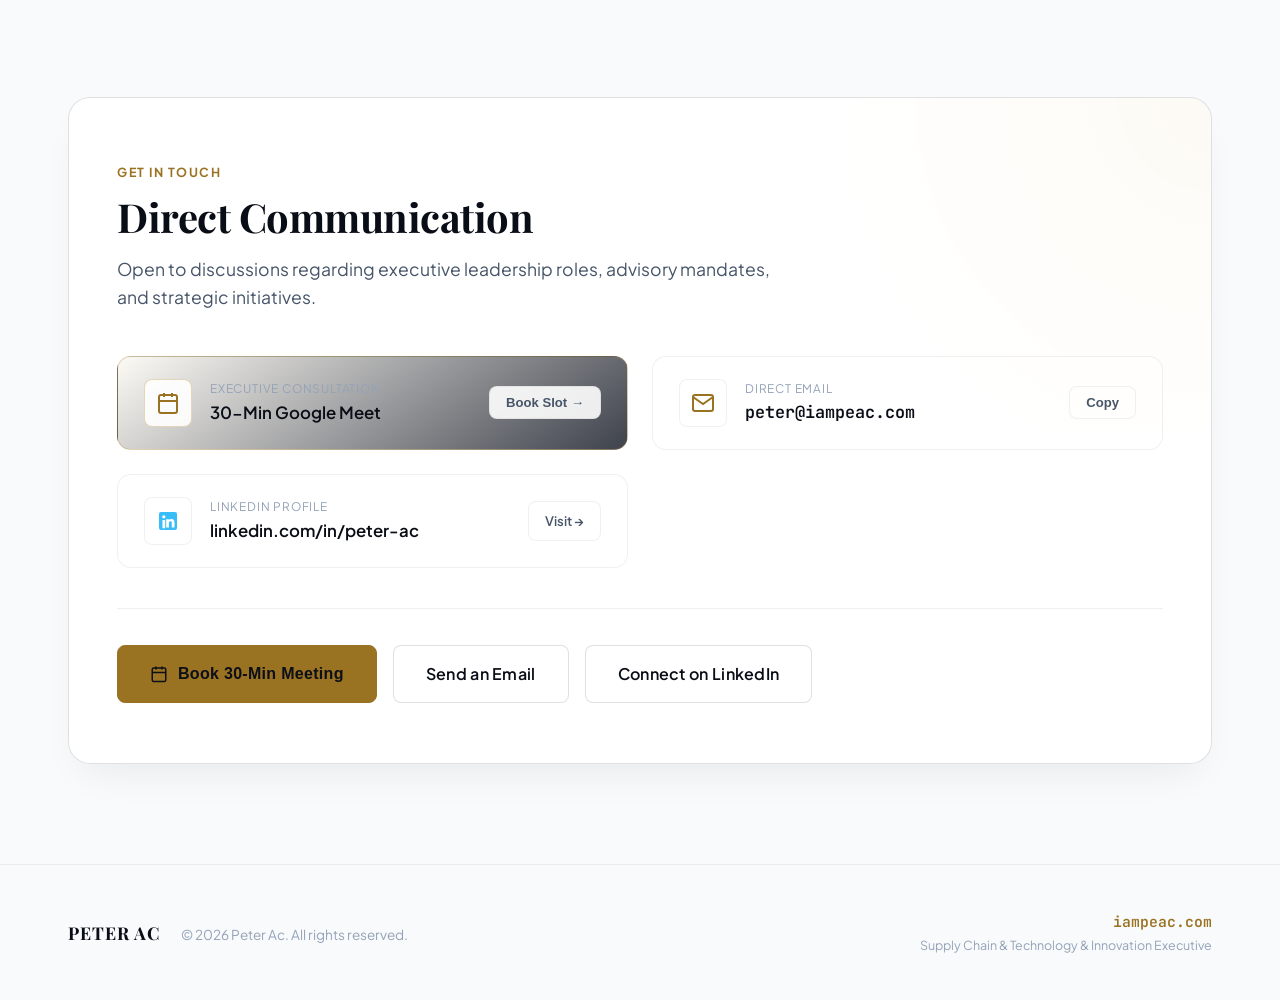
==== commit 483a1f4b: "Add 30-minute meeting booking functionality, interactive modal, and /book scheduler" ====
--- a/index.html
+++ b/index.html
@@ -47,6 +47,17 @@
       </nav>
 
       <div class="nav-actions">
+        <!-- Book Meeting Action Button -->
+        <button id="navBookMeetingBtn" class="btn btn-sm btn-nav-book" title="Schedule a 30-min meeting">
+          <svg viewBox="0 0 24 24" width="14" height="14" fill="none" stroke="currentColor" stroke-width="2">
+            <rect x="3" y="4" width="18" height="18" rx="2" ry="2"></rect>
+            <line x1="16" y1="2" x2="16" y2="6"></line>
+            <line x1="8" y1="2" x2="8" y2="6"></line>
+            <line x1="3" y1="10" x2="21" y2="10"></line>
+          </svg>
+          <span>Book a Call</span>
+        </button>
+
         <!-- LinkedIn Link -->
         <a href="https://www.linkedin.com/in/peter-ac/" target="_blank" rel="noopener noreferrer" class="btn-icon" title="LinkedIn Profile" aria-label="LinkedIn Profile">
           <svg viewBox="0 0 24 24" width="18" height="18" fill="currentColor">
@@ -110,7 +121,16 @@
         </p>
 
         <div class="hero-actions">
-          <a href="#contact" class="btn btn-primary">
+          <button id="heroBookMeetingBtn" class="btn btn-primary" title="Book a 30-minute consultation">
+            <svg viewBox="0 0 24 24" width="16" height="16" fill="none" stroke="currentColor" stroke-width="2">
+              <rect x="3" y="4" width="18" height="18" rx="2" ry="2"></rect>
+              <line x1="16" y1="2" x2="16" y2="6"></line>
+              <line x1="8" y1="2" x2="8" y2="6"></line>
+              <line x1="3" y1="10" x2="21" y2="10"></line>
+            </svg>
+            Book 30-Min Meeting
+          </button>
+          <a href="#contact" class="btn btn-outline">
             Get in Touch
             <svg viewBox="0 0 24 24" width="16" height="16" fill="none" stroke="currentColor" stroke-width="2">
               <line x1="5" y1="12" x2="19" y2="12"></line>
@@ -367,6 +387,23 @@
 
         <div class="contact-channels">
           
+          <!-- Consultation Booking Channel -->
+          <div class="channel-card channel-card-highlight">
+            <div class="channel-icon icon-meet">
+              <svg viewBox="0 0 24 24" width="24" height="24" fill="none" stroke="currentColor" stroke-width="2">
+                <rect x="3" y="4" width="18" height="18" rx="2" ry="2"></rect>
+                <line x1="16" y1="2" x2="16" y2="6"></line>
+                <line x1="8" y1="2" x2="8" y2="6"></line>
+                <line x1="3" y1="10" x2="21" y2="10"></line>
+              </svg>
+            </div>
+            <div class="channel-body">
+              <div class="channel-label">Executive Consultation</div>
+              <span class="channel-link">30-Min Google Meet</span>
+            </div>
+            <button class="btn-visit" id="contactChannelBookBtn" title="Schedule 30-min consultation">Book Slot &rarr;</button>
+          </div>
+
           <!-- Direct Email Channel -->
           <div class="channel-card">
             <div class="channel-icon">
@@ -399,7 +436,16 @@
         </div>
 
         <div class="contact-cta-bar">
-          <a href="mailto:peter@iampeac.com" class="btn btn-primary btn-lg">
+          <button id="contactCtaBookBtn" class="btn btn-primary btn-lg" title="Schedule a 30-minute consultation">
+            <svg viewBox="0 0 24 24" width="18" height="18" fill="none" stroke="currentColor" stroke-width="2">
+              <rect x="3" y="4" width="18" height="18" rx="2" ry="2"></rect>
+              <line x1="16" y1="2" x2="16" y2="6"></line>
+              <line x1="8" y1="2" x2="8" y2="6"></line>
+              <line x1="3" y1="10" x2="21" y2="10"></line>
+            </svg>
+            Book 30-Min Meeting
+          </button>
+          <a href="mailto:peter@iampeac.com" class="btn btn-outline btn-lg">
             Send an Email
           </a>
           <a href="https://www.linkedin.com/in/peter-ac/" target="_blank" rel="noopener noreferrer" class="btn btn-outline btn-lg">
@@ -424,6 +470,39 @@
     </div>
   </footer>
 
+  <!-- ================================================================= -->
+  <!-- EXECUTIVE 30-MIN CONSULTATION BOOKING MODAL -->
+  <!-- ================================================================= -->
+  <div class="modal-backdrop" id="bookingModal" aria-hidden="true" role="dialog" aria-modal="true">
+    <div class="modal-dialog">
+      <button class="modal-close-btn" id="closeModalBtn" aria-label="Close booking modal">&times;</button>
+      <div class="modal-header">
+        <div class="modal-badge">
+          <span class="badge-dot"></span>
+          <span>Google Calendar & Meet Verified</span>
+        </div>
+        <h3 class="modal-title">Schedule a 30-Min Consultation</h3>
+        <p class="modal-subtitle">
+          Real-time calendar verification strictly ensures zero double bookings. Automatic 24-hour advance notice applies.
+        </p>
+        <div class="modal-actions-bar">
+          <a href="book/" target="_blank" class="modal-tab-link" title="Open full booking page in a new window">
+            <span>Open in full-screen window</span>
+            <svg viewBox="0 0 24 24" width="13" height="13" fill="none" stroke="currentColor" stroke-width="2">
+              <path d="M18 13v6a2 2 0 0 1-2 2H5a2 2 0 0 1-2-2V8a2 2 0 0 1 2-2h6"></path>
+              <polyline points="15 3 21 3 21 9"></polyline>
+              <line x1="10" y1="14" x2="21" y2="3"></line>
+            </svg>
+          </a>
+        </div>
+      </div>
+
+      <div class="modal-frame-container">
+        <iframe src="book/" class="modal-iframe" id="bookingIframe" title="Executive Meeting Scheduler"></iframe>
+      </div>
+    </div>
+  </div>
+
   <script src="script.js"></script>
 </body>
 </html>
--- a/style.css
+++ b/style.css
@@ -1004,3 +1004,203 @@
     align-items: flex-start;
   }
 }
+
+/* ==========================================================================
+   EXECUTIVE MEETING SCHEDULER & BOOKING MODAL STYLES
+   ========================================================================== */
+
+.btn-nav-book {
+  background: rgba(226, 194, 117, 0.1);
+  border: 1px solid var(--border-accent);
+  color: var(--accent-gold);
+  padding: 8px 16px;
+  font-size: 0.82rem;
+  font-weight: 600;
+  letter-spacing: 0.5px;
+  border-radius: var(--radius-sm);
+  display: inline-flex;
+  align-items: center;
+  gap: 8px;
+  cursor: pointer;
+  transition: all var(--transition-fast);
+}
+
+.btn-nav-book:hover {
+  background: var(--accent-gold);
+  color: #0c0f17;
+  box-shadow: 0 4px 15px var(--accent-gold-glow);
+  transform: translateY(-1px);
+}
+
+.channel-card-highlight {
+  border-color: var(--border-accent);
+  background: linear-gradient(145deg, rgba(226, 194, 117, 0.07), rgba(14, 19, 31, 0.8));
+}
+
+.channel-card-highlight .channel-icon {
+  color: var(--accent-gold);
+  border-color: var(--border-accent);
+}
+
+/* Modal Overlay */
+.modal-backdrop {
+  position: fixed;
+  top: 0;
+  left: 0;
+  width: 100vw;
+  height: 100vh;
+  background: rgba(4, 7, 12, 0.82);
+  backdrop-filter: blur(14px);
+  -webkit-backdrop-filter: blur(14px);
+  z-index: 1000;
+  display: flex;
+  align-items: center;
+  justify-content: center;
+  padding: 20px;
+  opacity: 0;
+  pointer-events: none;
+  transition: opacity var(--transition-smooth);
+}
+
+.modal-backdrop.active {
+  opacity: 1;
+  pointer-events: auto;
+}
+
+.modal-dialog {
+  background: var(--bg-surface);
+  border: 1px solid var(--border-medium);
+  border-radius: var(--radius-lg);
+  width: 100%;
+  max-width: 980px;
+  height: 92vh;
+  max-height: 860px;
+  display: flex;
+  flex-direction: column;
+  box-shadow: 0 25px 60px -15px rgba(0, 0, 0, 0.85), 0 0 35px var(--accent-gold-glow);
+  position: relative;
+  overflow: hidden;
+  transform: scale(0.96) translateY(12px);
+  transition: transform var(--transition-smooth);
+}
+
+.modal-backdrop.active .modal-dialog {
+  transform: scale(1) translateY(0);
+}
+
+.modal-close-btn {
+  position: absolute;
+  top: 16px;
+  right: 20px;
+  width: 36px;
+  height: 36px;
+  border-radius: var(--radius-sm);
+  background: var(--bg-card);
+  border: 1px solid var(--border-subtle);
+  color: var(--text-secondary);
+  font-size: 22px;
+  line-height: 1;
+  cursor: pointer;
+  display: flex;
+  align-items: center;
+  justify-content: center;
+  transition: all var(--transition-fast);
+  z-index: 10;
+}
+
+.modal-close-btn:hover {
+  color: var(--text-primary);
+  border-color: var(--border-accent);
+  transform: rotate(90deg);
+}
+
+.modal-header {
+  padding: 22px 30px 16px;
+  border-bottom: 1px solid var(--border-subtle);
+  background: var(--bg-body);
+}
+
+.modal-badge {
+  display: inline-flex;
+  align-items: center;
+  gap: 8px;
+  padding: 4px 12px;
+  border-radius: var(--radius-full);
+  background: rgba(226, 194, 117, 0.08);
+  border: 1px solid rgba(226, 194, 117, 0.25);
+  color: var(--accent-gold);
+  font-size: 0.72rem;
+  font-weight: 600;
+  text-transform: uppercase;
+  letter-spacing: 0.8px;
+  margin-bottom: 8px;
+}
+
+.modal-title {
+  font-family: var(--font-serif);
+  font-size: 1.55rem;
+  color: var(--text-primary);
+  margin-bottom: 4px;
+}
+
+.modal-subtitle {
+  font-size: 0.85rem;
+  color: var(--text-muted);
+  max-width: 650px;
+}
+
+.modal-actions-bar {
+  margin-top: 10px;
+  display: flex;
+  align-items: center;
+  gap: 12px;
+}
+
+.modal-tab-link {
+  display: inline-flex;
+  align-items: center;
+  gap: 6px;
+  font-size: 0.8rem;
+  color: var(--accent-gold);
+  text-decoration: none;
+  transition: color var(--transition-fast);
+}
+
+.modal-tab-link:hover {
+  color: var(--accent-gold-light);
+  text-decoration: underline;
+}
+
+.modal-frame-container {
+  flex-grow: 1;
+  width: 100%;
+  position: relative;
+  background: var(--bg-body);
+}
+
+.modal-iframe {
+  width: 100%;
+  height: 100%;
+  border: none;
+  display: block;
+}
+
+@media (max-width: 768px) {
+  .btn-nav-book span {
+    display: none;
+  }
+  .btn-nav-book {
+    padding: 8px 10px;
+  }
+  .modal-dialog {
+    height: 96vh;
+    max-height: none;
+    border-radius: var(--radius-md);
+  }
+  .modal-header {
+    padding: 16px 18px 12px;
+  }
+  .modal-title {
+    font-size: 1.25rem;
+  }
+}
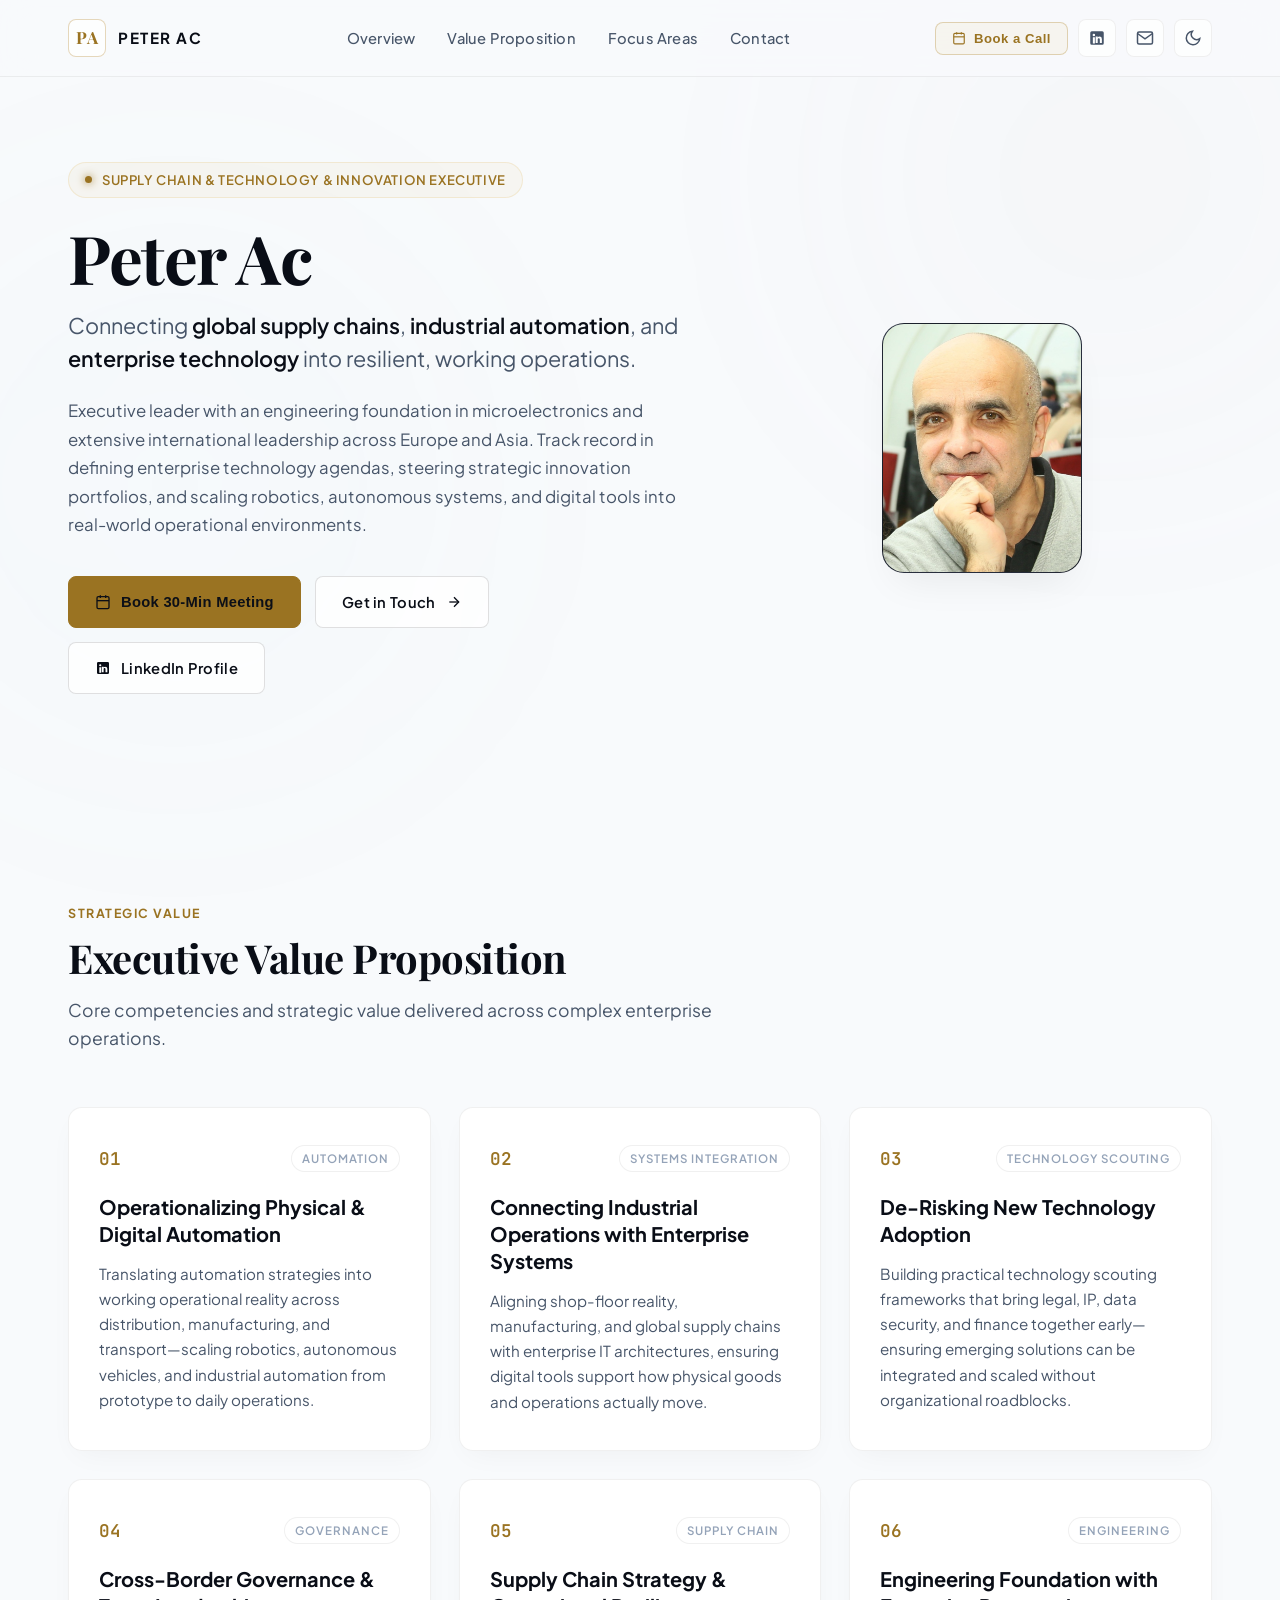
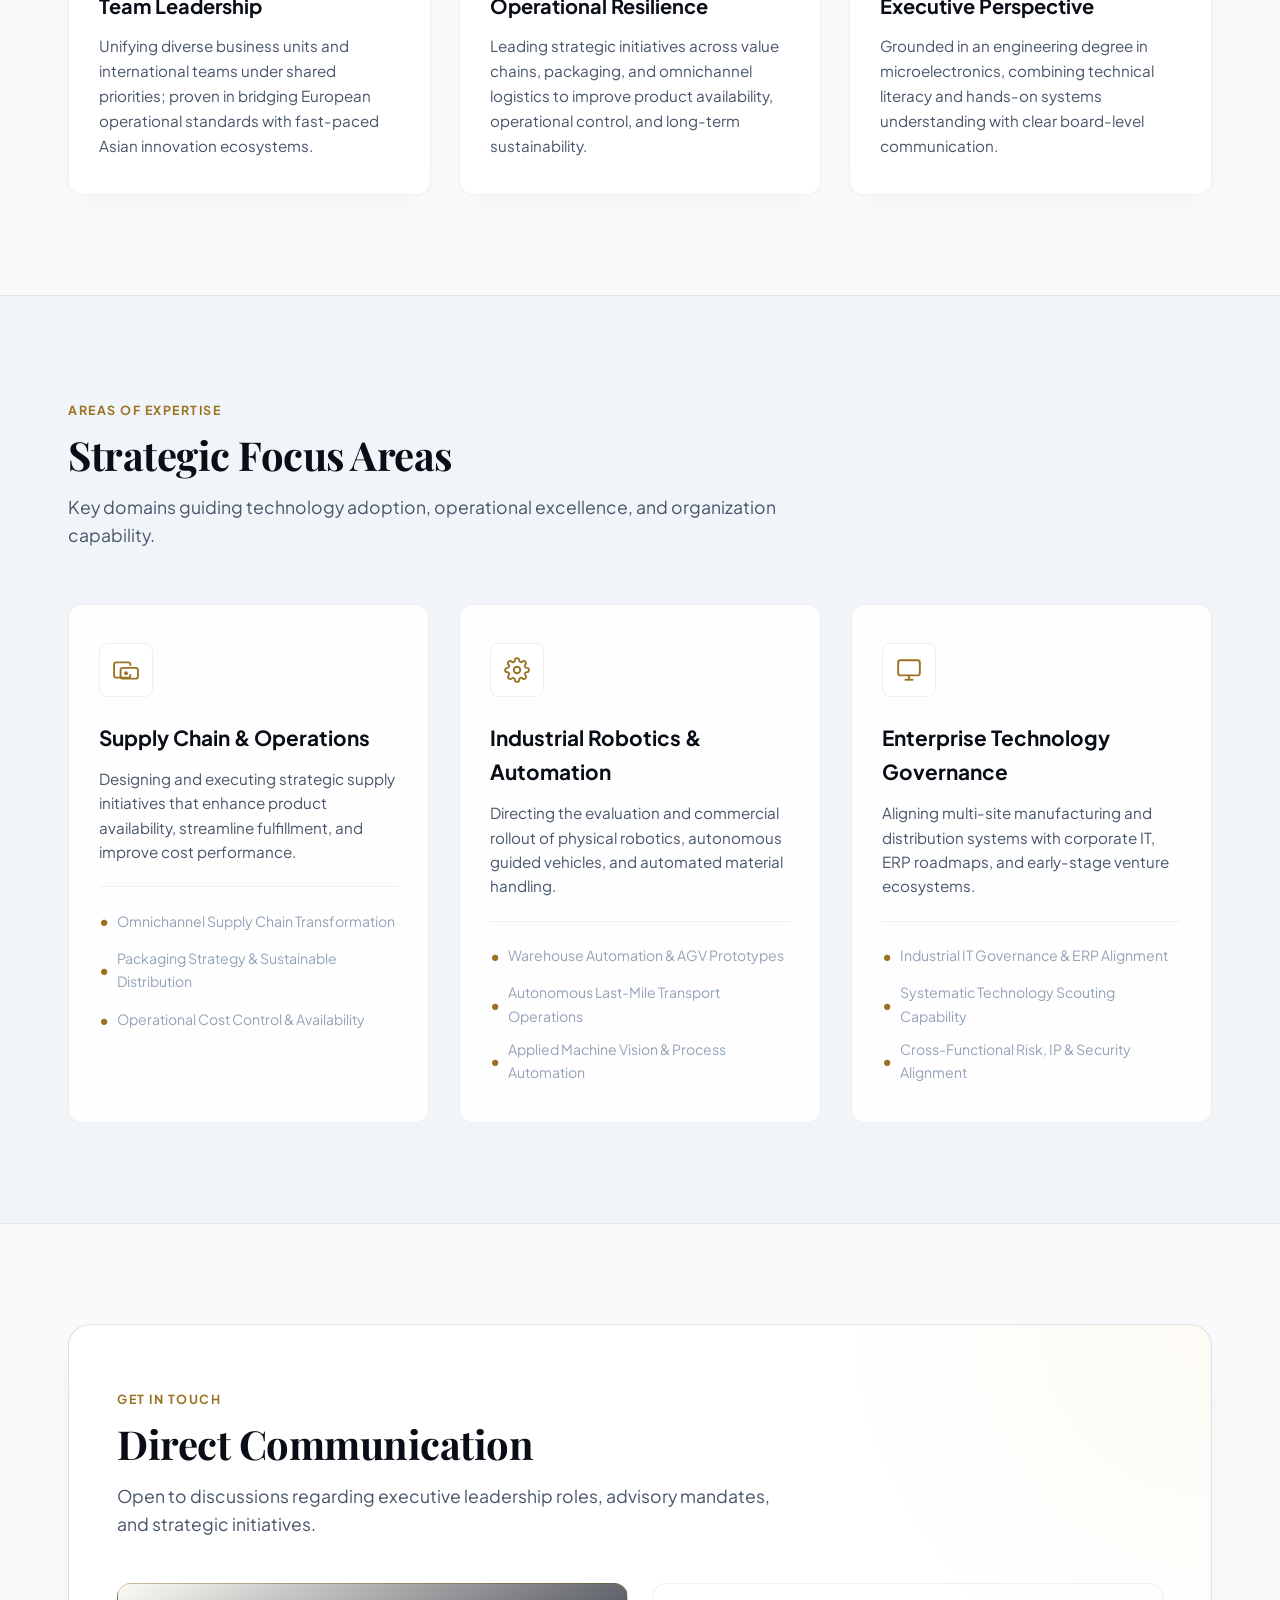
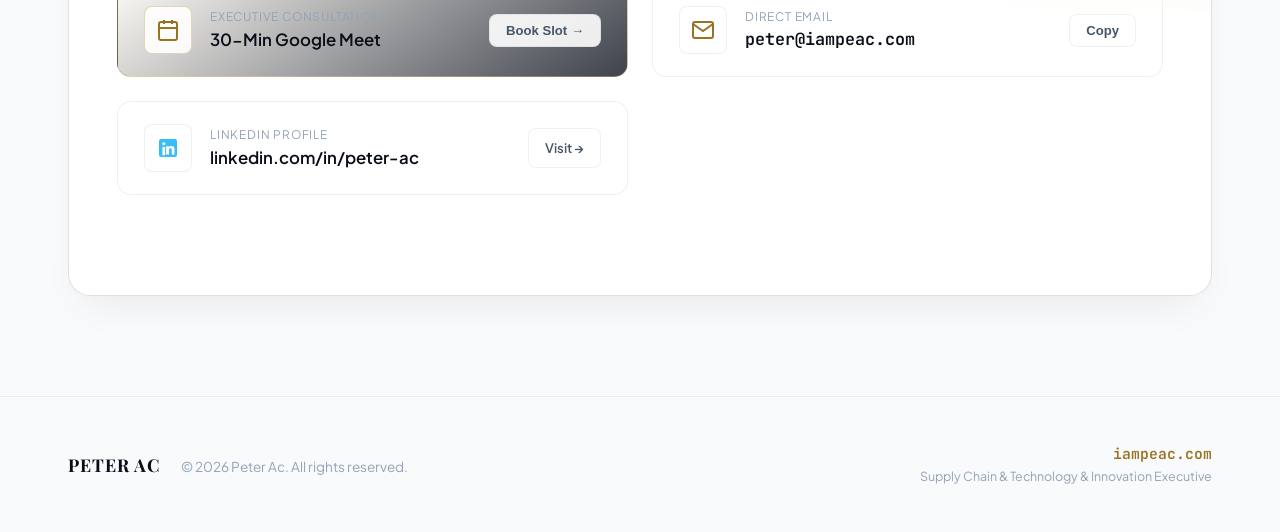
==== commit 321b9cab: "Remove vCard button, location/contact bar, scope boxes, and bottom CTA buttons" ====
--- a/index.html
+++ b/index.html
@@ -40,7 +40,6 @@
 
       <nav class="nav-menu" id="navMenu">
         <a href="#overview" class="nav-link">Overview</a>
-        <a href="#scope" class="nav-link">Core Scope</a>
         <a href="#value-proposition" class="nav-link">Value Proposition</a>
         <a href="#focus-areas" class="nav-link">Focus Areas</a>
         <a href="#contact" class="nav-link">Contact</a>
@@ -143,26 +142,6 @@
             </svg>
             LinkedIn Profile
           </a>
-          <button id="saveVCardBtn" class="btn btn-ghost" title="Save Contact Card">
-            <svg viewBox="0 0 24 24" width="16" height="16" fill="none" stroke="currentColor" stroke-width="2">
-              <path d="M21 15v4a2 2 0 0 1-2 2H5a2 2 0 0 1-2-2v-4"></path>
-              <polyline points="7 10 12 15 17 10"></polyline>
-              <line x1="12" y1="15" x2="12" y2="3"></line>
-            </svg>
-            Save vCard
-          </button>
-        </div>
-
-        <div class="hero-meta-bar">
-          <div class="meta-item">
-            <span class="meta-label">Location</span>
-            <span class="meta-value">Malmö, Sweden • Global Mobility</span>
-          </div>
-          <div class="meta-separator"></div>
-          <div class="meta-item">
-            <span class="meta-label">Direct Communication</span>
-            <span class="meta-value font-mono">peter@iampeac.com</span>
-          </div>
         </div>
       </div>
 
@@ -176,34 +155,6 @@
         </div>
       </div>
 
-    </div>
-  </section>
-
-  <!-- Core Scope Bar (Clean Qualitative Focus Areas) -->
-  <section id="scope" class="scope-section">
-    <div class="container">
-      <div class="scope-grid">
-        <div class="scope-item">
-          <div class="scope-tag">01 / Scope</div>
-          <div class="scope-title">Global Supply Chain</div>
-          <div class="scope-desc">End-to-end logistics, omnichannel transformation, packaging direction, and operational resilience.</div>
-        </div>
-        <div class="scope-item">
-          <div class="scope-tag">02 / Scope</div>
-          <div class="scope-title">Automation & Robotics</div>
-          <div class="scope-desc">Physical automation, warehouse robotics, AGV development, and autonomous vehicle operations.</div>
-        </div>
-        <div class="scope-item">
-          <div class="scope-tag">03 / Scope</div>
-          <div class="scope-title">Enterprise Systems</div>
-          <div class="scope-desc">Aligning shop-floor operations and manufacturing realities with scalable enterprise IT architecture.</div>
-        </div>
-        <div class="scope-item">
-          <div class="scope-tag">04 / Scope</div>
-          <div class="scope-title">Cross-Border Governance</div>
-          <div class="scope-desc">Unifying diverse international units across Europe and Asia under shared strategic priorities.</div>
-        </div>
-      </div>
     </div>
   </section>
 
@@ -434,24 +385,6 @@
           </div>
 
         </div>
-
-        <div class="contact-cta-bar">
-          <button id="contactCtaBookBtn" class="btn btn-primary btn-lg" title="Schedule a 30-minute consultation">
-            <svg viewBox="0 0 24 24" width="18" height="18" fill="none" stroke="currentColor" stroke-width="2">
-              <rect x="3" y="4" width="18" height="18" rx="2" ry="2"></rect>
-              <line x1="16" y1="2" x2="16" y2="6"></line>
-              <line x1="8" y1="2" x2="8" y2="6"></line>
-              <line x1="3" y1="10" x2="21" y2="10"></line>
-            </svg>
-            Book 30-Min Meeting
-          </button>
-          <a href="mailto:peter@iampeac.com" class="btn btn-outline btn-lg">
-            Send an Email
-          </a>
-          <a href="https://www.linkedin.com/in/peter-ac/" target="_blank" rel="noopener noreferrer" class="btn btn-outline btn-lg">
-            Connect on LinkedIn
-          </a>
-        </div>
       </div>
     </div>
   </section>
--- a/style.css
+++ b/style.css
@@ -380,7 +380,7 @@
 .portrait-card {
   position: relative;
   width: 100%;
-  max-width: 400px;
+  max-width: 200px;
 }
 
 .portrait-frame {
@@ -937,7 +937,7 @@
   }
 
   .portrait-card {
-    max-width: 320px;
+    max-width: 160px;
   }
 
   .value-grid, .pillars-grid {
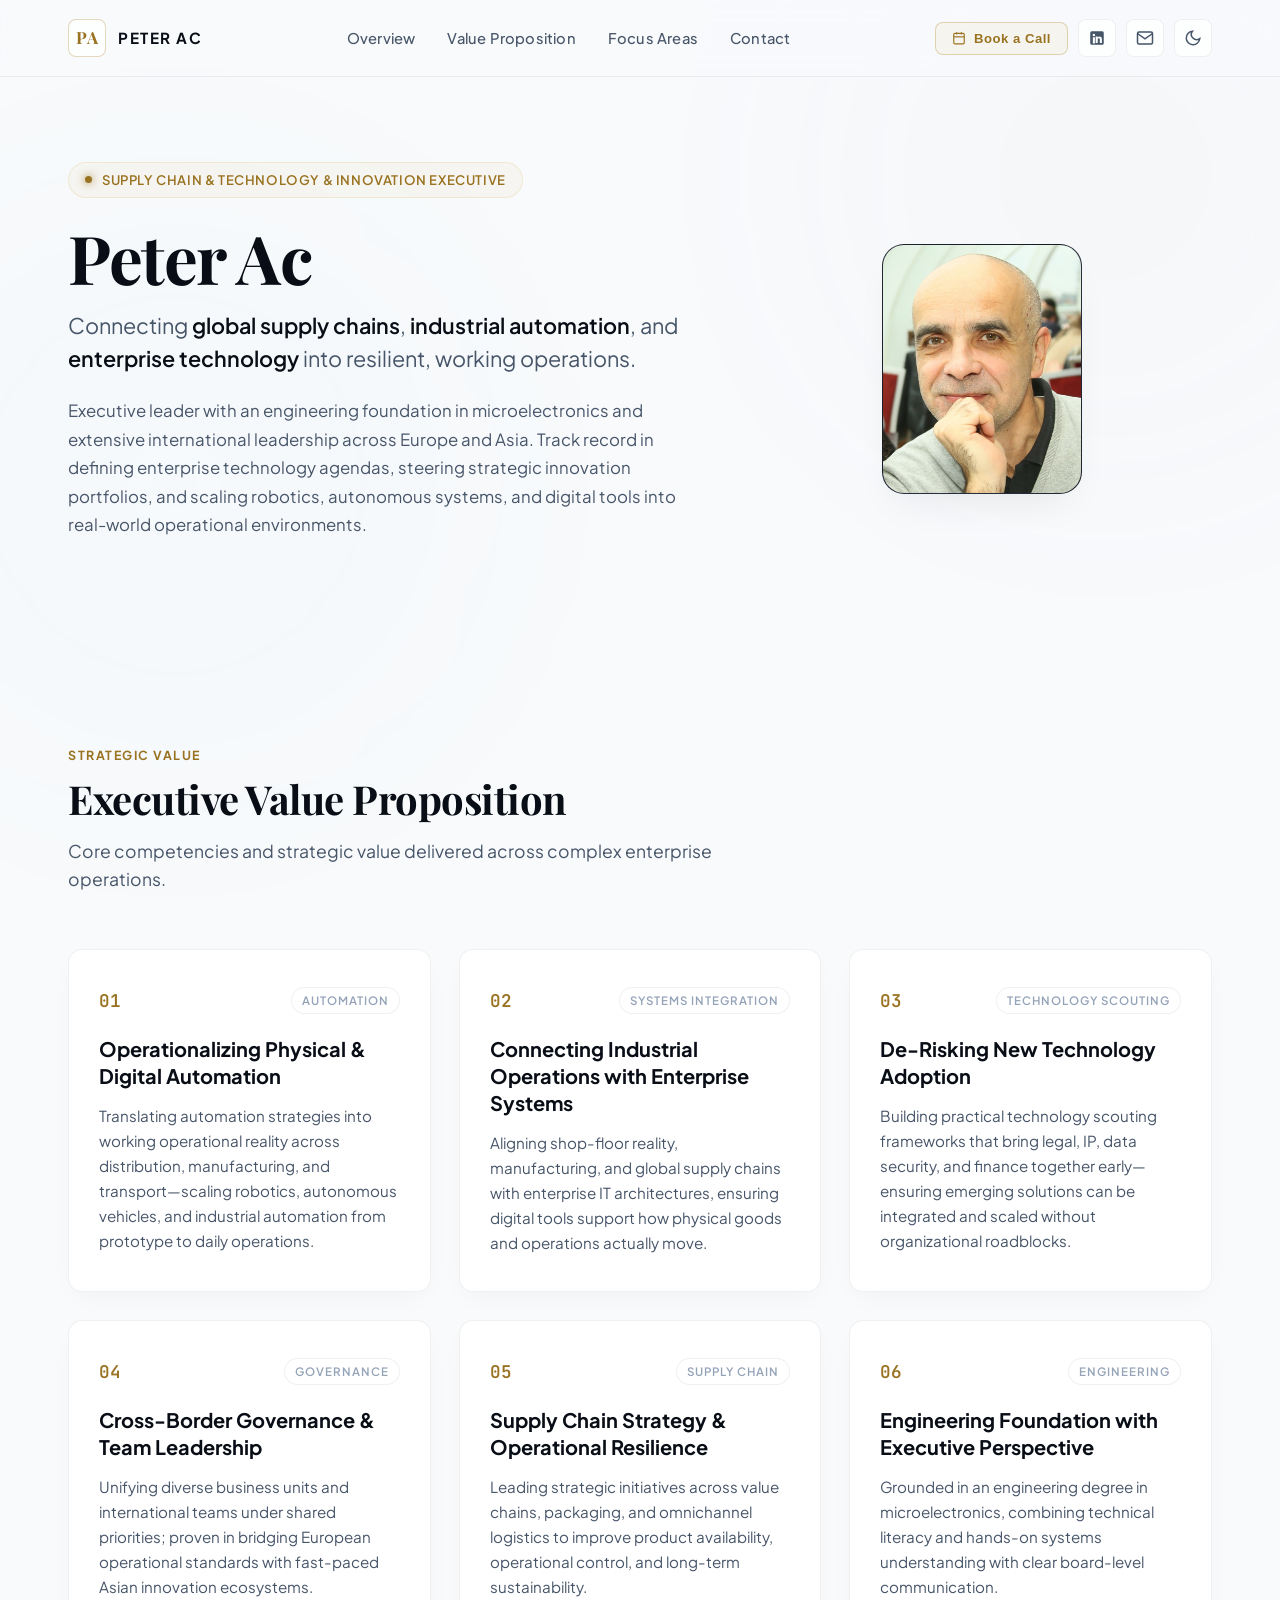
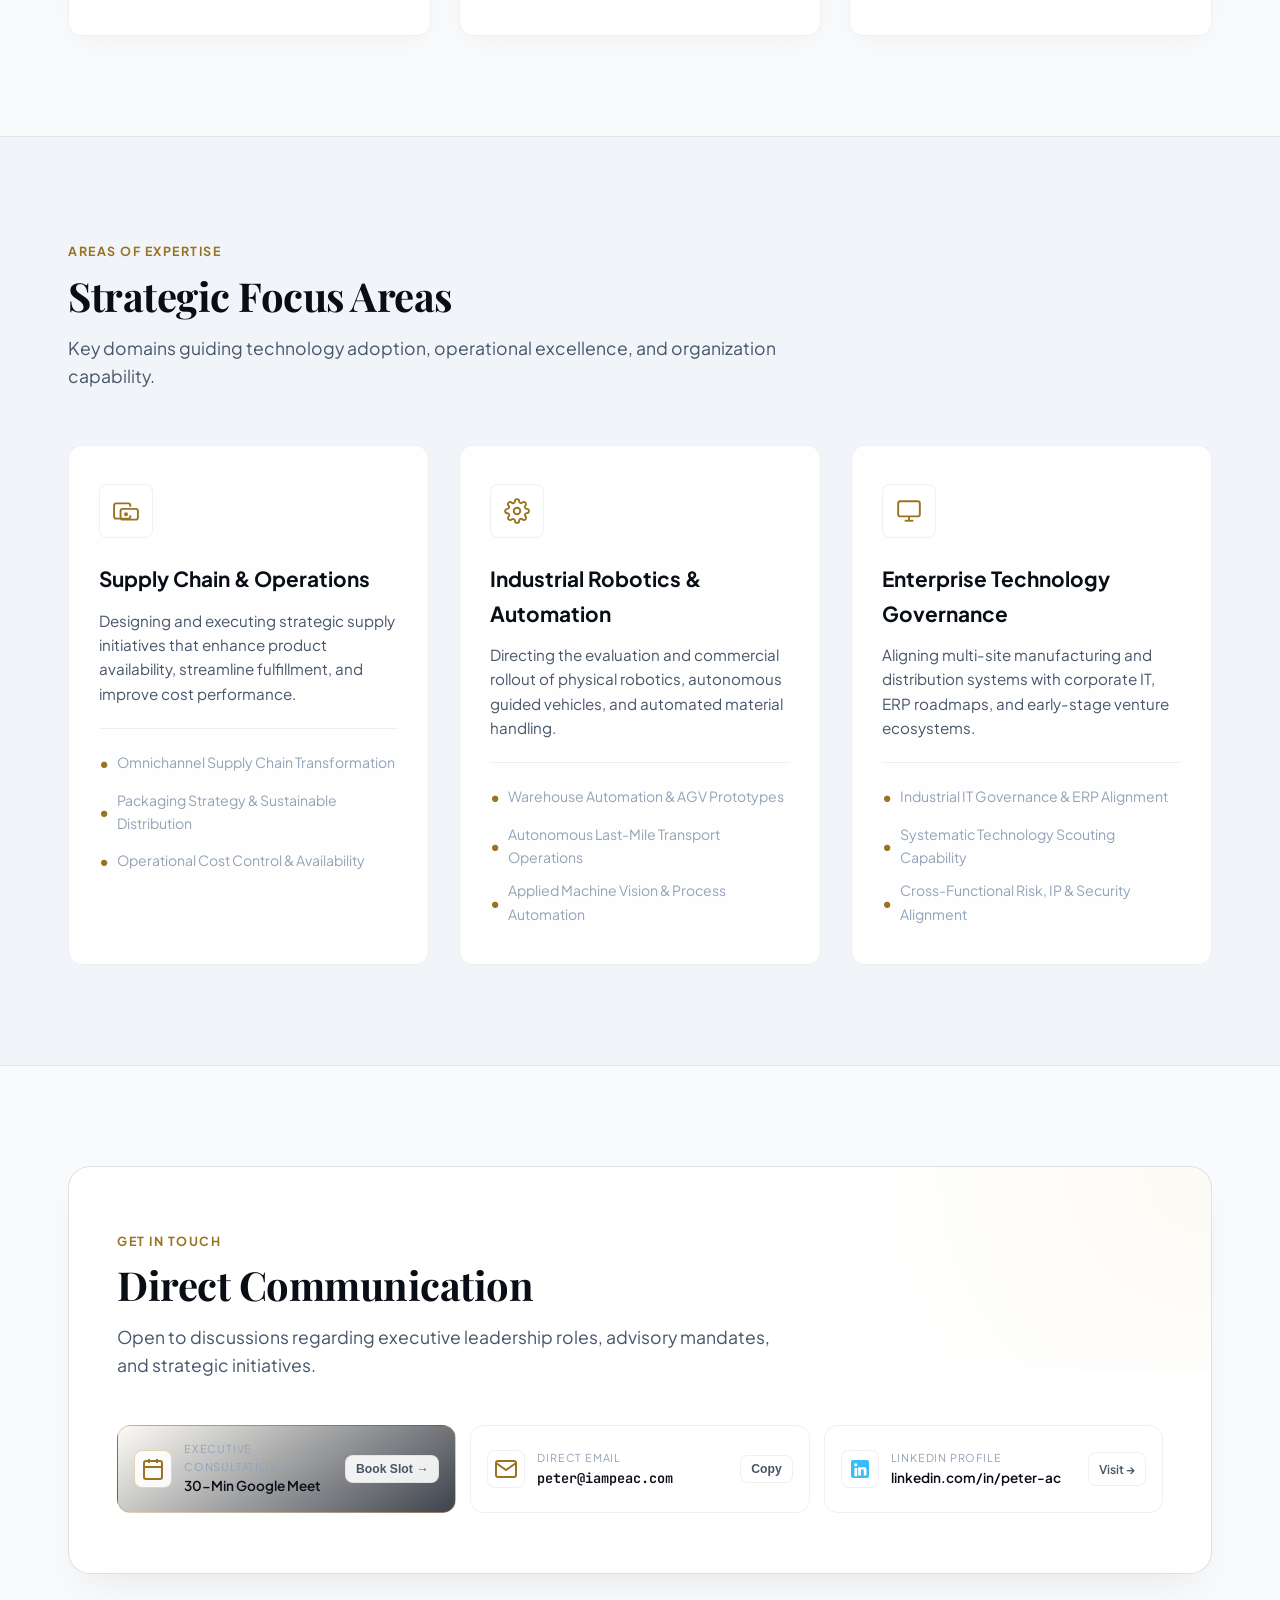
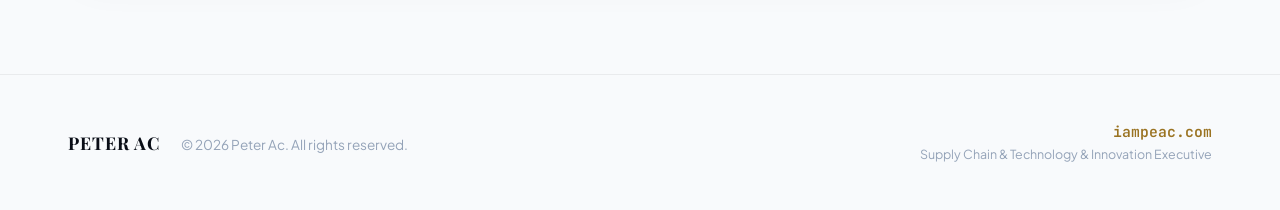
==== commit 7386d6e0: "Remove hero buttons; compact contact cards into one row" ====
--- a/index.html
+++ b/index.html
@@ -118,31 +118,6 @@
         <p class="hero-bio">
           Executive leader with an engineering foundation in microelectronics and extensive international leadership across Europe and Asia. Track record in defining enterprise technology agendas, steering strategic innovation portfolios, and scaling robotics, autonomous systems, and digital tools into real-world operational environments.
         </p>
-
-        <div class="hero-actions">
-          <button id="heroBookMeetingBtn" class="btn btn-primary" title="Book a 30-minute consultation">
-            <svg viewBox="0 0 24 24" width="16" height="16" fill="none" stroke="currentColor" stroke-width="2">
-              <rect x="3" y="4" width="18" height="18" rx="2" ry="2"></rect>
-              <line x1="16" y1="2" x2="16" y2="6"></line>
-              <line x1="8" y1="2" x2="8" y2="6"></line>
-              <line x1="3" y1="10" x2="21" y2="10"></line>
-            </svg>
-            Book 30-Min Meeting
-          </button>
-          <a href="#contact" class="btn btn-outline">
-            Get in Touch
-            <svg viewBox="0 0 24 24" width="16" height="16" fill="none" stroke="currentColor" stroke-width="2">
-              <line x1="5" y1="12" x2="19" y2="12"></line>
-              <polyline points="12 5 19 12 12 19"></polyline>
-            </svg>
-          </a>
-          <a href="https://www.linkedin.com/in/peter-ac/" target="_blank" rel="noopener noreferrer" class="btn btn-outline">
-            <svg viewBox="0 0 24 24" width="16" height="16" fill="currentColor">
-              <path d="M19 3a2 2 0 0 1 2 2v14a2 2 0 0 1-2 2H5a2 2 0 0 1-2-2V5a2 2 0 0 1 2-2h14m-.5 15.5v-5.3a3.26 3.26 0 0 0-3.26-3.26c-.85 0-1.84.52-2.28 1.3v-1.11h-2.79v8.37h2.79v-4.93c0-.77.62-1.4 1.39-1.4a1.4 1.4 0 0 1 1.4 1.4v4.93h2.75M6.46 10.9v8.37H9.2V10.9H6.46M7.83 6.2a1.65 1.65 0 1 0 0 3.3 1.65 1.65 0 0 0 0-3.3Z"/>
-            </svg>
-            LinkedIn Profile
-          </a>
-        </div>
       </div>
 
       <!-- Right: Professional Executive Portrait Placeholder -->
--- a/style.css
+++ b/style.css
@@ -794,16 +794,16 @@
 
 .contact-channels {
   display: grid;
-  grid-template-columns: repeat(2, 1fr);
-  gap: 24px;
-  margin-bottom: 40px;
+  grid-template-columns: repeat(3, minmax(0, 1fr));
+  gap: 14px;
+  margin-bottom: 0;
 }
 
 .channel-card {
   display: flex;
   align-items: center;
-  gap: 18px;
-  padding: 22px 26px;
+  gap: 12px;
+  padding: 14px 16px;
   background: var(--bg-surface-elevated);
   border: 1px solid var(--border-subtle);
   border-radius: var(--radius-md);
@@ -815,8 +815,8 @@
 }
 
 .channel-icon {
-  width: 48px;
-  height: 48px;
+  width: 38px;
+  height: 38px;
   border-radius: var(--radius-sm);
   background: var(--bg-card);
   border: 1px solid var(--border-subtle);
@@ -833,19 +833,21 @@
 
 .channel-body {
   flex-grow: 1;
+  min-width: 0;
   display: flex;
   flex-direction: column;
 }
 
 .channel-label {
-  font-size: 0.74rem;
+  font-size: 0.68rem;
   text-transform: uppercase;
   letter-spacing: 0.8px;
   color: var(--text-muted);
 }
 
 .channel-link {
-  font-size: 1.05rem;
+  font-size: 0.85rem;
+  overflow-wrap: anywhere;
   font-weight: 600;
   color: var(--text-primary);
   text-decoration: none;
@@ -860,9 +862,10 @@
   background: var(--bg-card);
   border: 1px solid var(--border-subtle);
   color: var(--text-secondary);
-  font-size: 0.82rem;
+  font-size: 0.76rem;
   font-weight: 600;
-  padding: 8px 16px;
+  white-space: nowrap;
+  padding: 6px 10px;
   border-radius: var(--radius-sm);
   cursor: pointer;
   text-decoration: none;
@@ -949,6 +952,9 @@
     gap: 24px;
   }
 
+}
+
+@media (max-width: 900px) {
   .contact-channels {
     grid-template-columns: 1fr;
   }
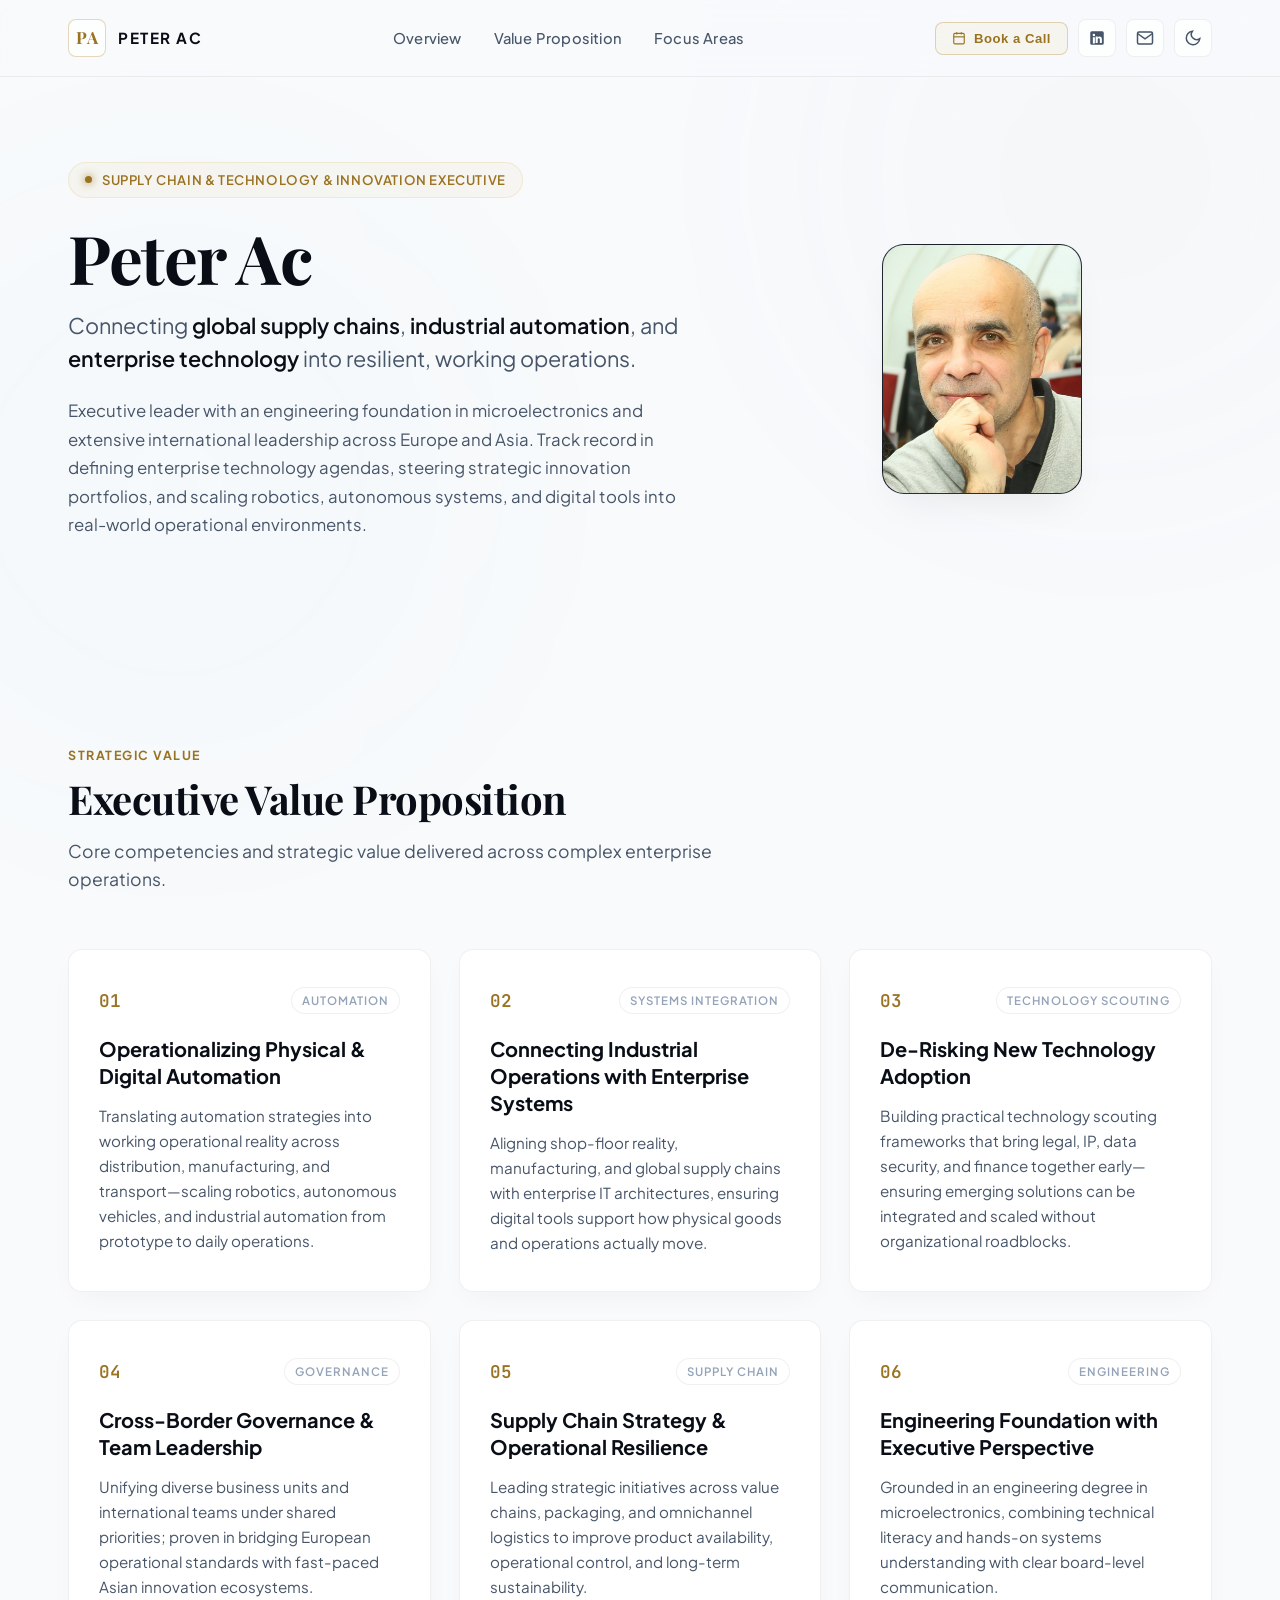
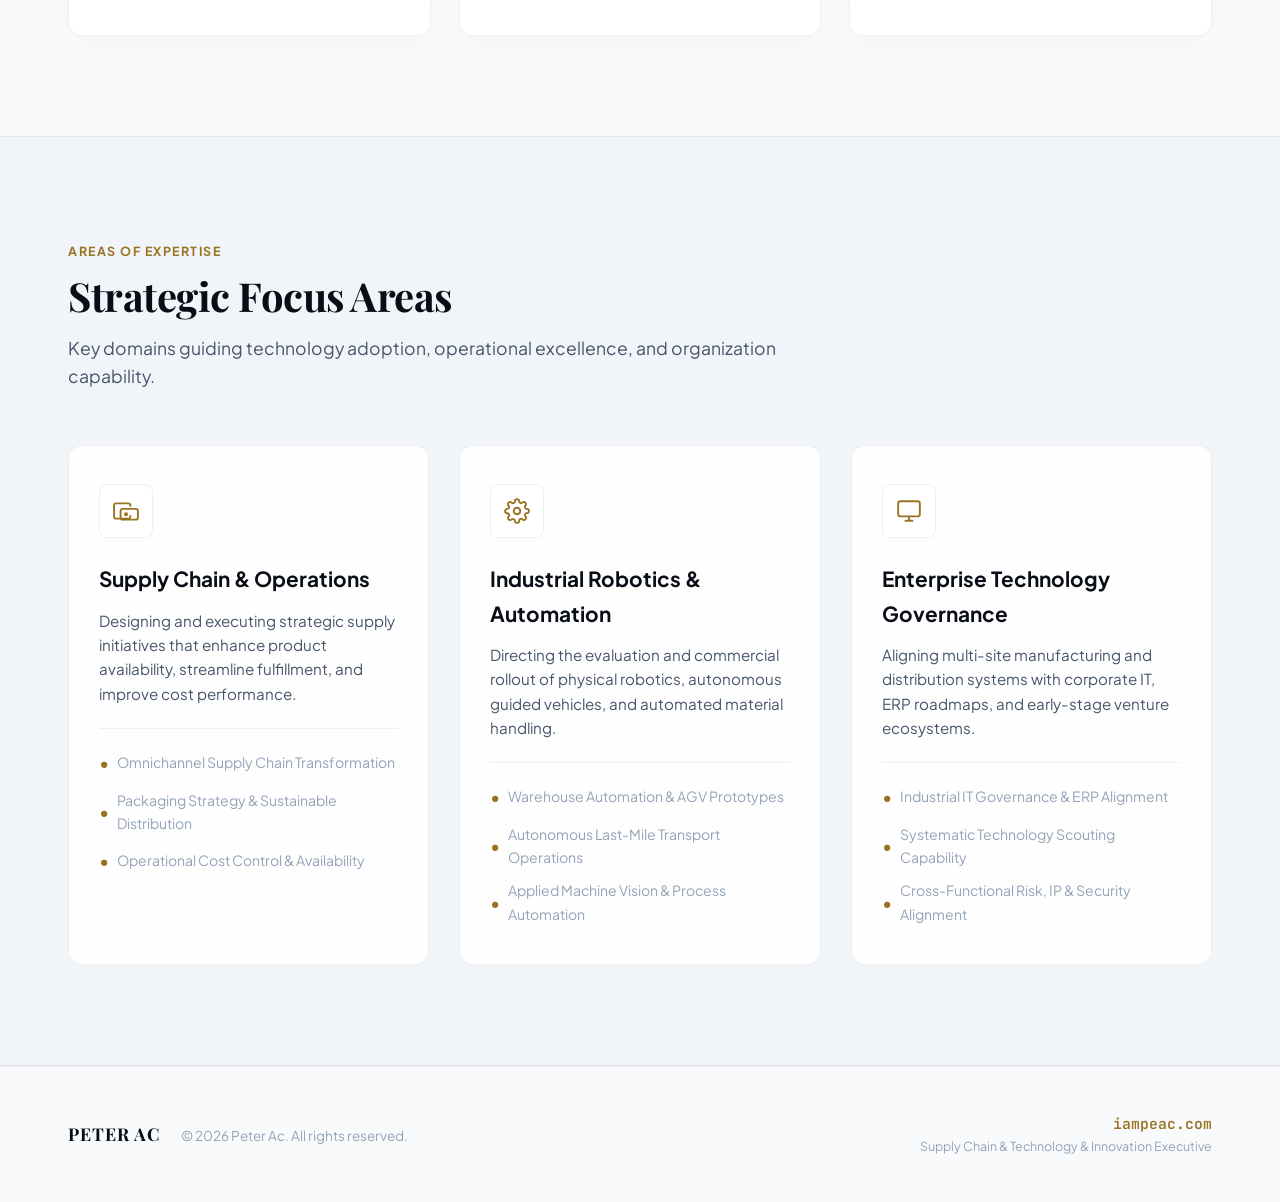
==== commit c683287a: "Fix header mail button with copy fallback; remove redundant bottom contact section" ====
--- a/index.html
+++ b/index.html
@@ -42,7 +42,6 @@
         <a href="#overview" class="nav-link">Overview</a>
         <a href="#value-proposition" class="nav-link">Value Proposition</a>
         <a href="#focus-areas" class="nav-link">Focus Areas</a>
-        <a href="#contact" class="nav-link">Contact</a>
       </nav>
 
       <div class="nav-actions">
@@ -65,7 +64,7 @@
         </a>
 
         <!-- Direct Email Link -->
-        <a href="mailto:peter@iampeac.com" class="btn-icon" title="Send Email" aria-label="Send Email">
+        <a href="mailto:peter@iampeac.com?subject=Hello%20Peter" class="btn-icon" id="navMailBtn" title="Email peter@iampeac.com" aria-label="Email peter@iampeac.com">
           <svg viewBox="0 0 24 24" width="18" height="18" fill="none" stroke="currentColor" stroke-width="2">
             <path d="M4 4h16c1.1 0 2 .9 2 2v12c0 1.1-.9 2-2 2H4c-1.1 0-2-.9-2-2V6c0-1.1.9-2 2-2z"/>
             <polyline points="22,6 12,13 2,6"/>
@@ -299,71 +298,6 @@
     </div>
   </section>
 
-  <!-- Executive Contact Section -->
-  <section id="contact" class="section">
-    <div class="container">
-      <div class="executive-contact-box">
-        <div class="contact-header">
-          <span class="section-pretitle">Get in Touch</span>
-          <h2 class="section-title">Direct Communication</h2>
-          <p class="section-subtitle">
-            Open to discussions regarding executive leadership roles, advisory mandates, and strategic initiatives.
-          </p>
-        </div>
-
-        <div class="contact-channels">
-          
-          <!-- Consultation Booking Channel -->
-          <div class="channel-card channel-card-highlight">
-            <div class="channel-icon icon-meet">
-              <svg viewBox="0 0 24 24" width="24" height="24" fill="none" stroke="currentColor" stroke-width="2">
-                <rect x="3" y="4" width="18" height="18" rx="2" ry="2"></rect>
-                <line x1="16" y1="2" x2="16" y2="6"></line>
-                <line x1="8" y1="2" x2="8" y2="6"></line>
-                <line x1="3" y1="10" x2="21" y2="10"></line>
-              </svg>
-            </div>
-            <div class="channel-body">
-              <div class="channel-label">Executive Consultation</div>
-              <span class="channel-link">30-Min Google Meet</span>
-            </div>
-            <button class="btn-visit" id="contactChannelBookBtn" title="Schedule 30-min consultation">Book Slot &rarr;</button>
-          </div>
-
-          <!-- Direct Email Channel -->
-          <div class="channel-card">
-            <div class="channel-icon">
-              <svg viewBox="0 0 24 24" width="24" height="24" fill="none" stroke="currentColor" stroke-width="2">
-                <path d="M4 4h16c1.1 0 2 .9 2 2v12c0 1.1-.9 2-2 2H4c-1.1 0-2-.9-2-2V6c0-1.1.9-2 2-2z"/>
-                <polyline points="22,6 12,13 2,6"/>
-              </svg>
-            </div>
-            <div class="channel-body">
-              <div class="channel-label">Direct Email</div>
-              <a href="mailto:peter@iampeac.com" class="channel-link font-mono" id="emailDisplay">peter@iampeac.com</a>
-            </div>
-            <button class="btn-copy-channel" id="copyEmailBtn" title="Copy email address">Copy</button>
-          </div>
-
-          <!-- LinkedIn Channel -->
-          <div class="channel-card">
-            <div class="channel-icon icon-linkedin">
-              <svg viewBox="0 0 24 24" width="24" height="24" fill="currentColor">
-                <path d="M19 3a2 2 0 0 1 2 2v14a2 2 0 0 1-2 2H5a2 2 0 0 1-2-2V5a2 2 0 0 1 2-2h14m-.5 15.5v-5.3a3.26 3.26 0 0 0-3.26-3.26c-.85 0-1.84.52-2.28 1.3v-1.11h-2.79v8.37h2.79v-4.93c0-.77.62-1.4 1.39-1.4a1.4 1.4 0 0 1 1.4 1.4v4.93h2.75M6.46 10.9v8.37H9.2V10.9H6.46M7.83 6.2a1.65 1.65 0 1 0 0 3.3 1.65 1.65 0 0 0 0-3.3Z"/>
-              </svg>
-            </div>
-            <div class="channel-body">
-              <div class="channel-label">LinkedIn Profile</div>
-              <a href="https://www.linkedin.com/in/peter-ac/" target="_blank" rel="noopener noreferrer" class="channel-link">linkedin.com/in/peter-ac</a>
-            </div>
-            <a href="https://www.linkedin.com/in/peter-ac/" target="_blank" rel="noopener noreferrer" class="btn-visit" title="Open LinkedIn Profile">Visit &rarr;</a>
-          </div>
-
-        </div>
-      </div>
-    </div>
-  </section>
-
   <!-- Executive Footer -->
   <footer class="footer">
     <div class="container footer-layout">
@@ -411,6 +345,8 @@
     </div>
   </div>
 
+  <div class="toast" id="toast" role="status" aria-live="polite"></div>
+
   <script src="script.js"></script>
 </body>
 </html>
--- a/style.css
+++ b/style.css
@@ -1210,3 +1210,27 @@
     font-size: 1.25rem;
   }
 }
+
+/* Toast (mail fallback feedback) */
+.toast {
+  position: fixed;
+  bottom: 28px;
+  left: 50%;
+  transform: translate(-50%, 20px);
+  background: var(--bg-card-hover);
+  color: var(--text-primary);
+  border: 1px solid var(--border-accent);
+  border-radius: var(--radius-sm);
+  padding: 12px 20px;
+  font-size: 0.9rem;
+  box-shadow: var(--shadow-card);
+  opacity: 0;
+  pointer-events: none;
+  transition: opacity var(--transition-fast), transform var(--transition-fast);
+  z-index: 300;
+}
+
+.toast.show {
+  opacity: 1;
+  transform: translate(-50%, 0);
+}
